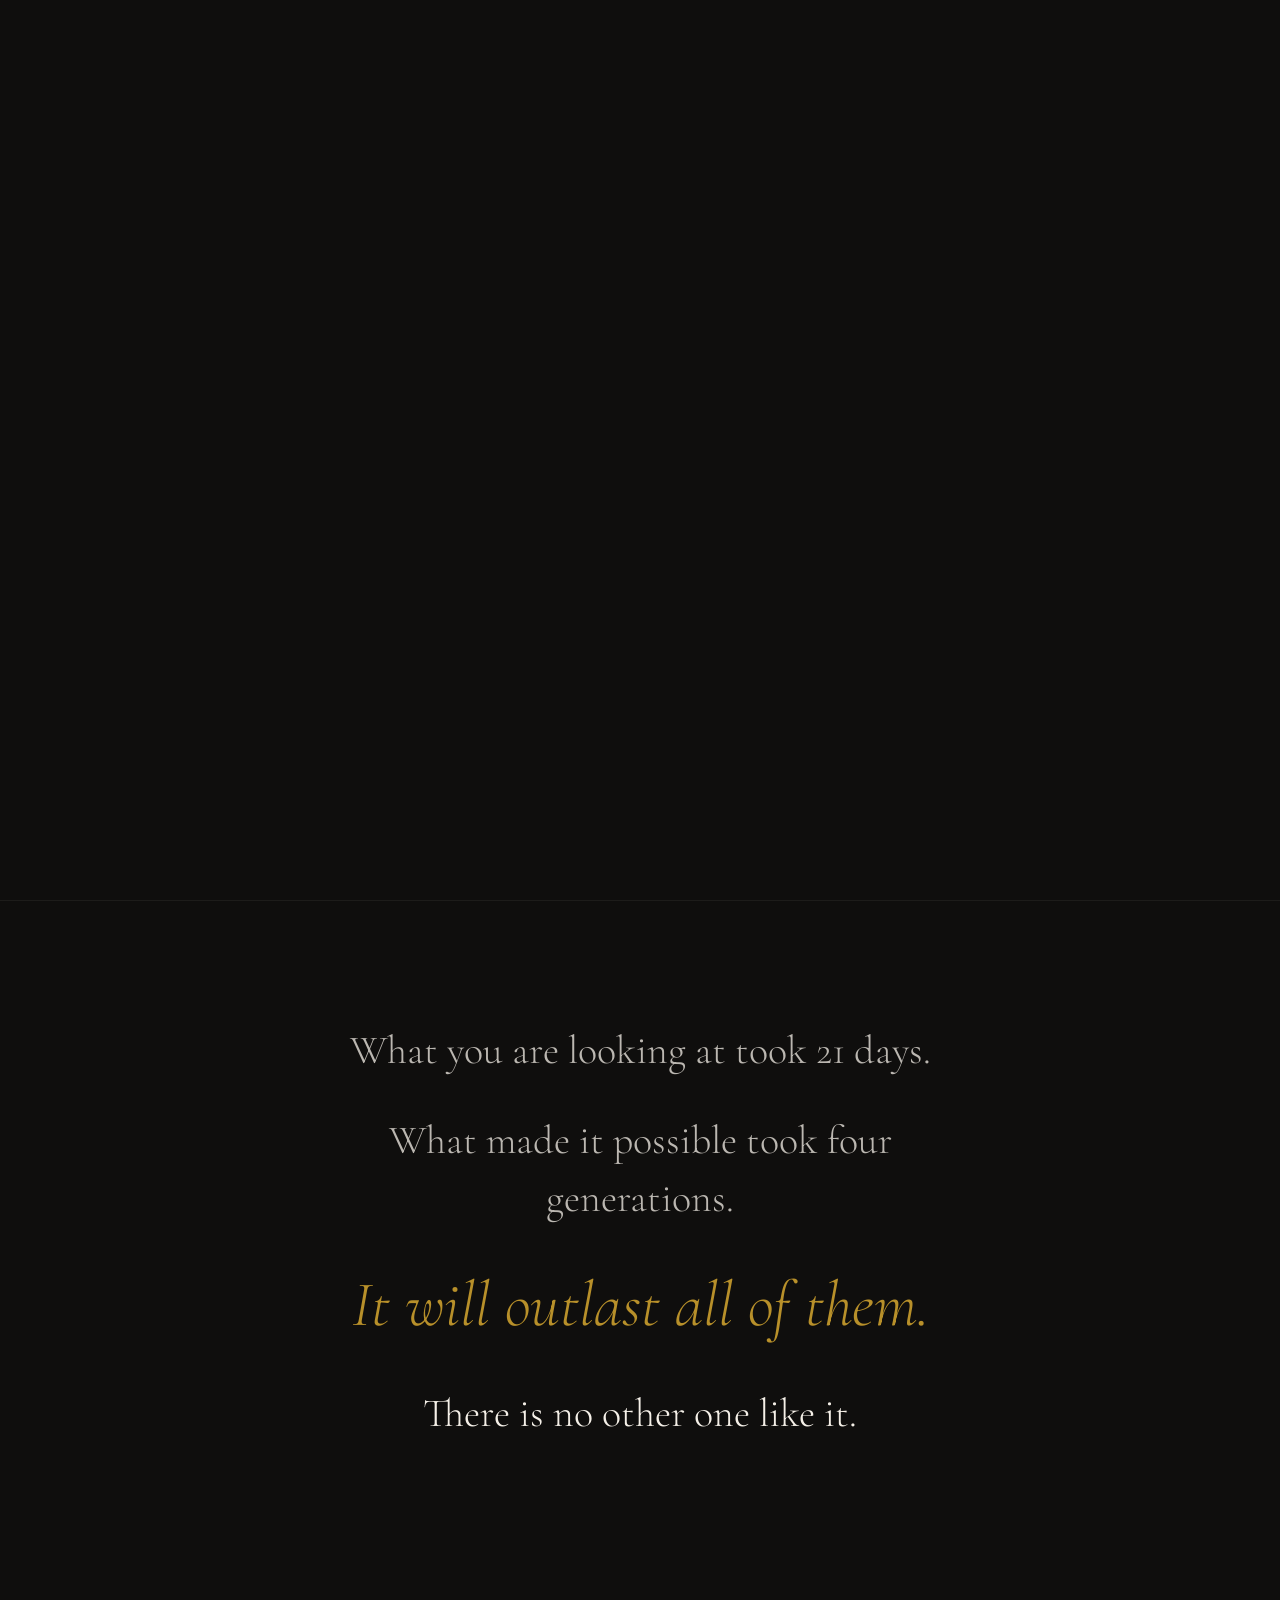
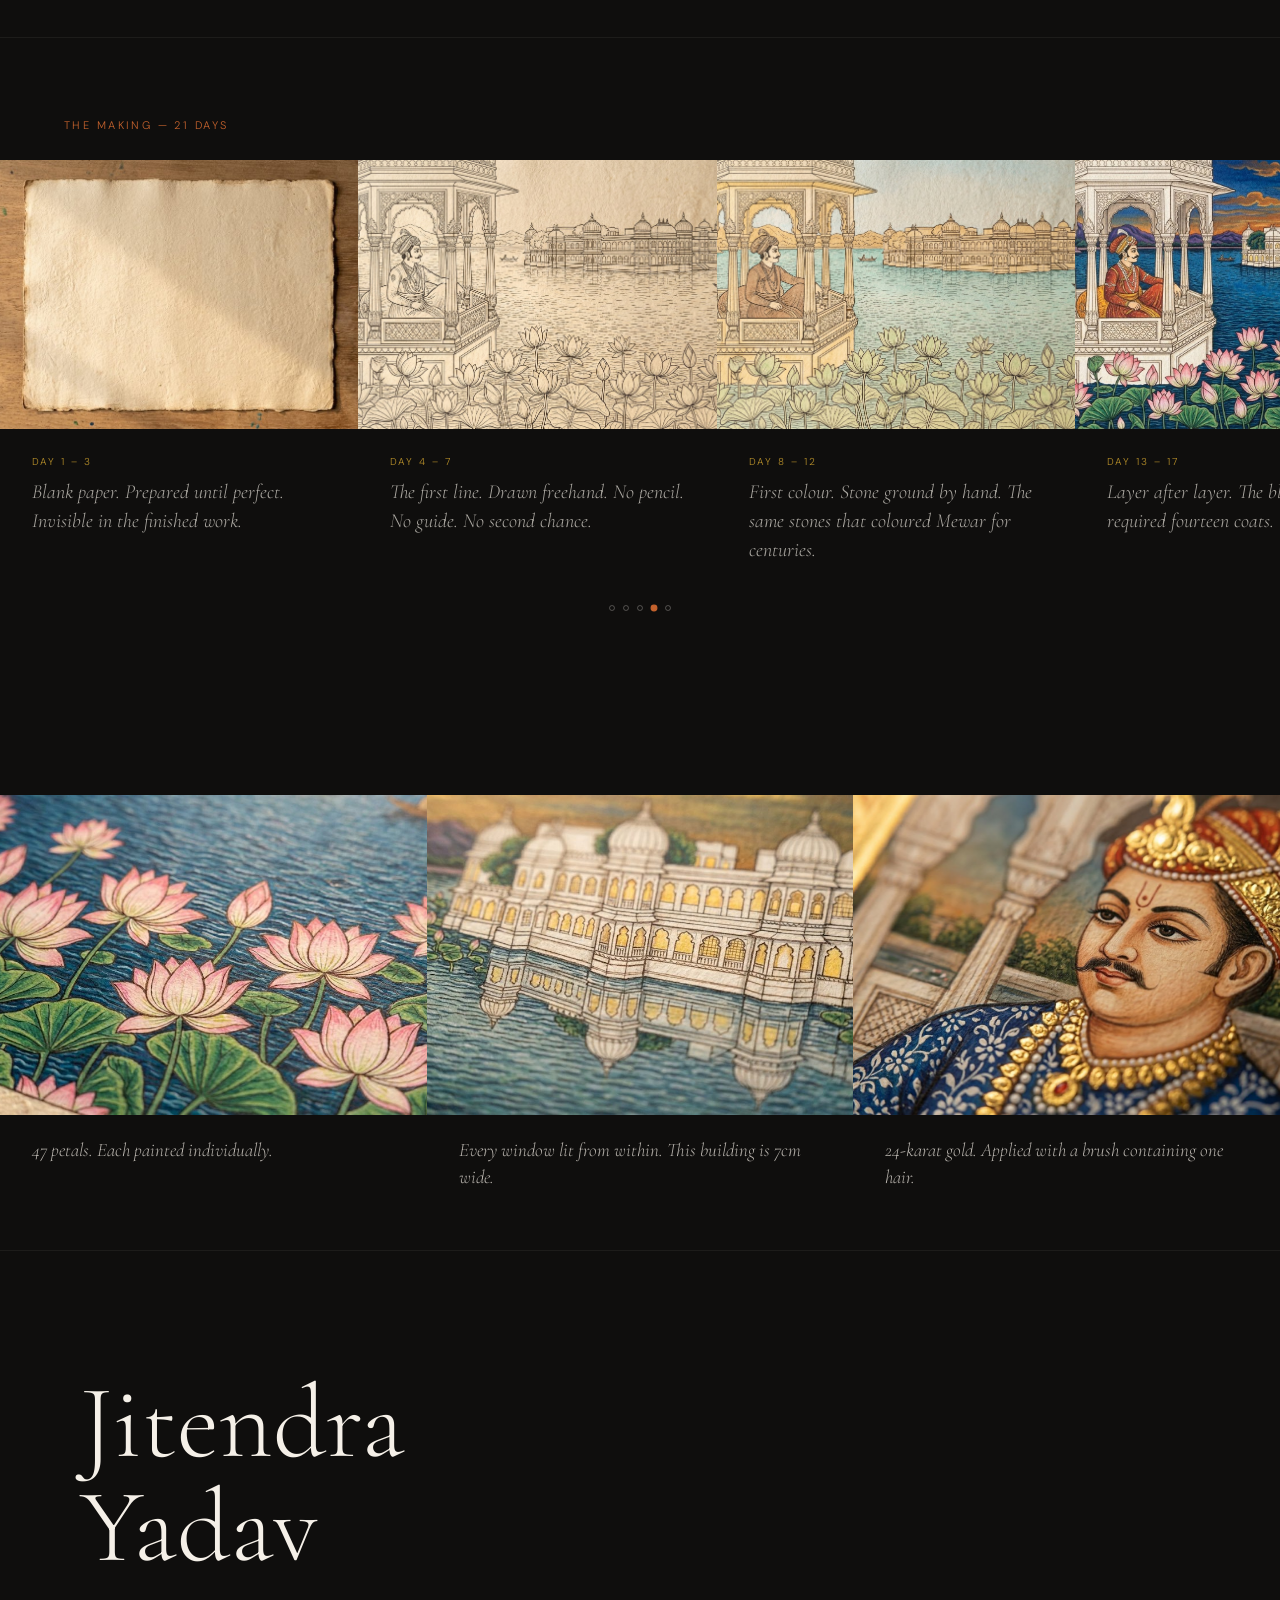
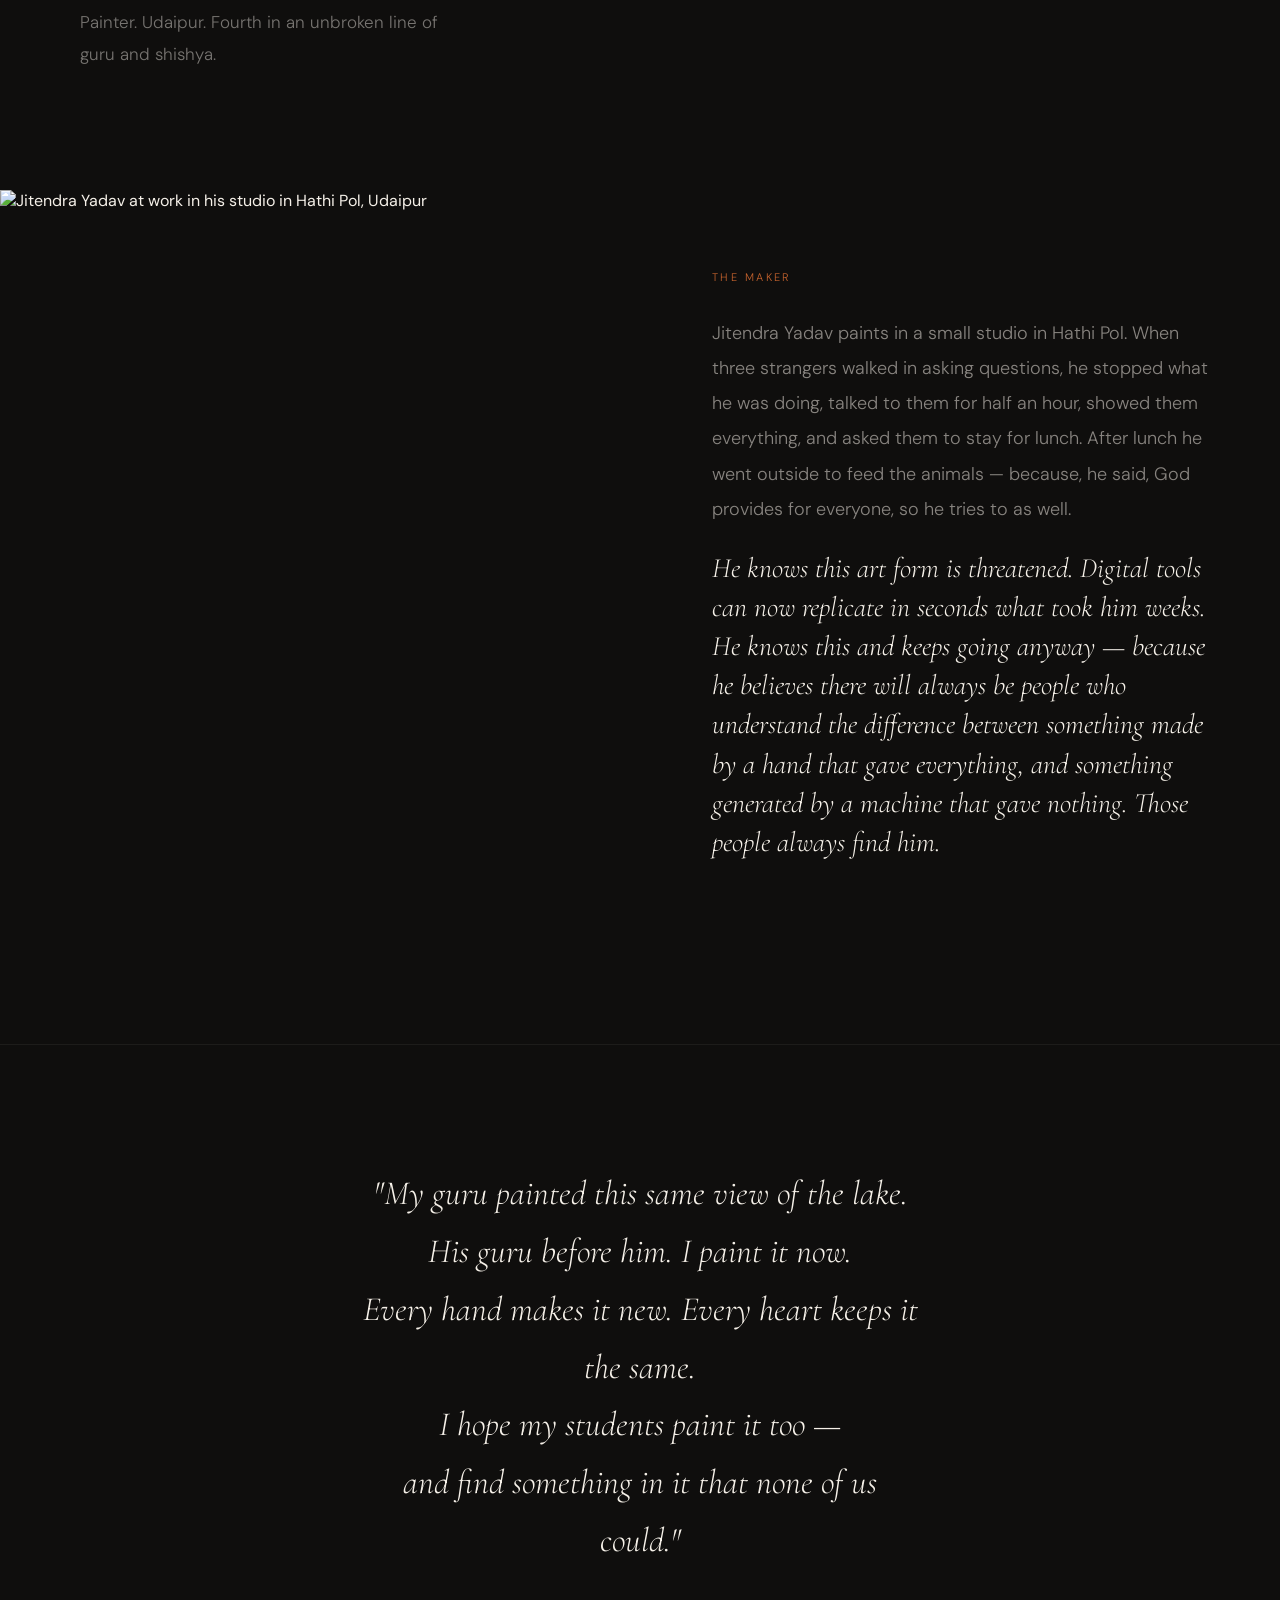
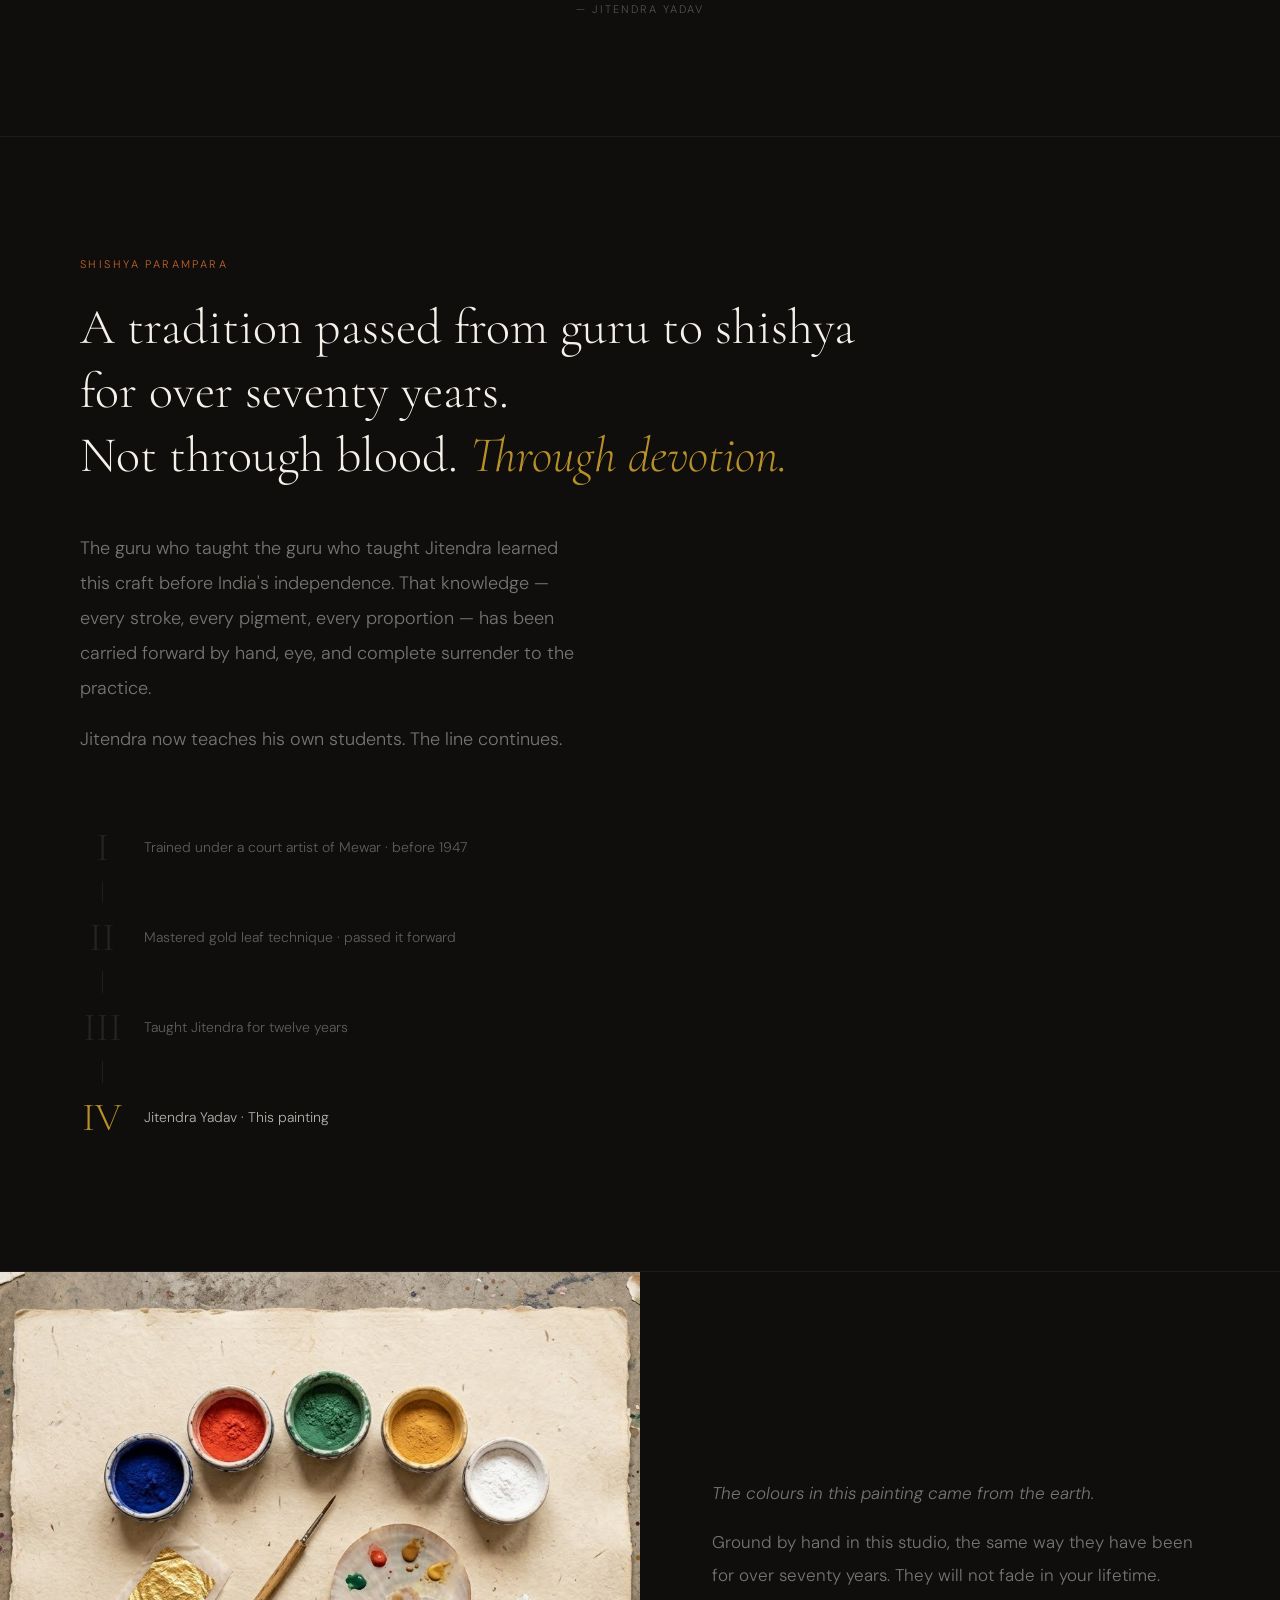
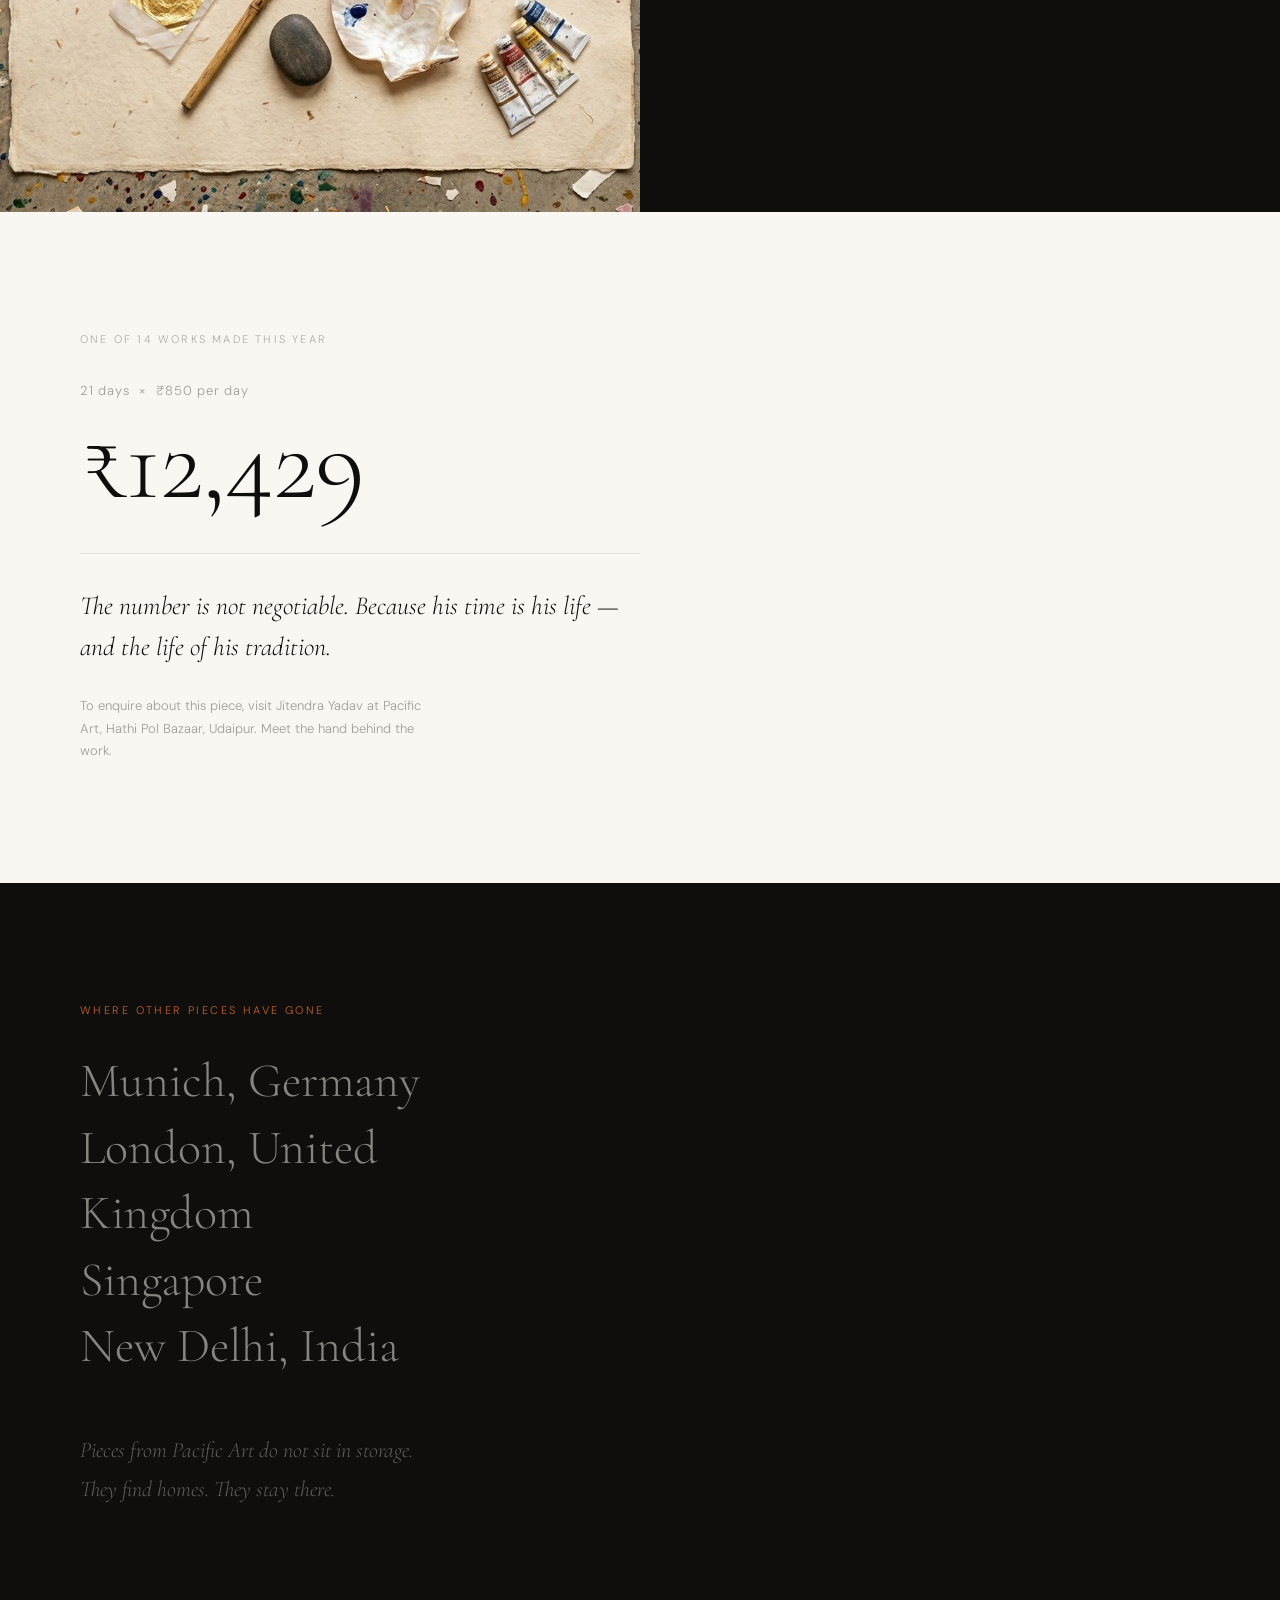
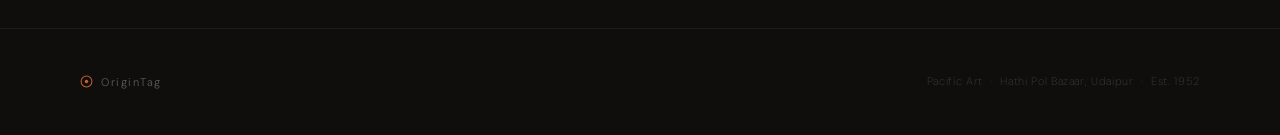
==== v2/index.html @ b02975dc "V2 Phase 1 — structural reorder + 12 content changes + 3 animations STRUCTURE - New order: Hero → Es" ====
<!DOCTYPE html>
<html lang="en">
<head>
  <meta charset="UTF-8">
  <meta name="viewport" content="width=device-width, initial-scale=1.0">
  <meta name="description" content="Udaipur ki Shaam — a Rajasthani miniature by Jitendra Yadav. 21 days. Four generations. One painting.">
  <meta property="og:title" content="Udaipur ki Shaam — Pacific Art, Udaipur">
  <meta property="og:description" content="Four generations. 21 days. A Rajasthani miniature carrying a lineage seventy years in the making.">
  <meta property="og:image" content="https://devashishjose.github.io/origintag/images/painting-finished.png">
  <meta property="og:url" content="https://devashishjose.github.io/origintag/v2/">
  <meta property="og:type" content="website">
  <meta name="twitter:card" content="summary_large_image">
  <title>Udaipur ki Shaam — Pacific Art</title>
  <link rel="preconnect" href="https://fonts.googleapis.com">
  <link rel="preconnect" href="https://fonts.gstatic.com" crossorigin>
  <link href="https://fonts.googleapis.com/css2?family=Cormorant+Garamond:ital,wght@0,200;0,300;0,400;1,200;1,300;1,400&family=DM+Sans:ital,opsz,wght@0,9..40,200;0,9..40,300;0,9..40,400;1,9..40,200&display=swap" rel="stylesheet">
  <link rel="stylesheet" href="css/style.css">
</head>
<body>

<!-- ─── INTRO ───────────────────────────────────────────────── -->
<div id="intro" role="presentation">
  <p class="intro-line" id="iline-1">Some things take a lifetime to make.</p>
  <p class="intro-line" id="iline-2">Four generations, in fact.</p>
  <p class="intro-line" id="iline-3">Take a moment to see one.</p>
</div>

<!-- ─── NAV ─────────────────────────────────────────────────── -->
<nav id="nav" aria-label="Site navigation">
  <div class="nav-logo">
    <svg width="16" height="16" viewBox="0 0 18 18" fill="none" xmlns="http://www.w3.org/2000/svg" aria-hidden="true">
      <circle cx="9" cy="9" r="7.5" stroke="#C4622D" stroke-width="1.4"/>
      <circle cx="9" cy="9" r="2.4" fill="#C4622D"/>
    </svg>
    <span>ORIGINTAG</span>
  </div>
  <div class="nav-right">Pacific Art &nbsp;·&nbsp; Udaipur</div>
</nav>

<!-- ─── 1. HERO ──────────────────────────────────────────────── -->
<section id="hero" aria-label="Udaipur ki Shaam — finished painting">
  <img id="hero-img" src="../images/painting-finished.png" alt="Udaipur ki Shaam — Rajasthani miniature by Jitendra Yadav">
  <div id="hero-overlay" aria-hidden="true"></div>
  <div id="hero-content">
    <h1 id="hero-title">Udaipur ki Shaam</h1>
    <p id="hero-sub">The lake. The light. The last moment before dark.</p>
  </div>
  <div id="scroll-cue" aria-hidden="true"><span></span></div>
</section>

<!-- ─── 2. ESCALATION ────────────────────────────────────────── -->
<section id="escalation" aria-label="About this painting">
  <div class="escalation-inner">
    <p class="esc-line" data-delay="0">What you are looking at took 21 days.</p>
    <p class="esc-line" data-delay="400">What made it possible took four generations.</p>
    <p class="esc-line" data-delay="900">It will outlast all of them.</p>
    <p class="esc-line" data-delay="1400">There is no other one like it.</p>
    <p class="esc-line" data-delay="1800">There never will be.</p>
  </div>
</section>

<!-- ─── 3. THE MAKING ────────────────────────────────────────── -->
<section id="making" aria-label="The making — 21 days">
  <p class="section-label r">The making — 21 days</p>
  <div class="carousel" id="making-carousel" role="region" aria-label="Five stages of making — swipe to explore">
    <div class="carousel-slide stage-slide" role="group" aria-label="Stage 1 of 5">
      <div class="slide-img">
        <img src="../images/stage-01-wasli-paper.png" alt="Blank wasli paper — Day 1">
      </div>
      <div class="stage-info">
        <p class="stage-day-label">Day 1 – 3</p>
        <p class="stage-line">Blank paper. Prepared until perfect. Invisible in the finished work.</p>
      </div>
    </div>
    <div class="carousel-slide stage-slide" role="group" aria-label="Stage 2 of 5">
      <div class="slide-img">
        <img src="../images/stage-02-ink-outline.png" alt="Ink outline — Day 4">
      </div>
      <div class="stage-info">
        <p class="stage-day-label">Day 4 – 7</p>
        <p class="stage-line">The first line. Drawn freehand. No pencil. No guide. No second chance.</p>
      </div>
    </div>
    <div class="carousel-slide stage-slide" role="group" aria-label="Stage 3 of 5">
      <div class="slide-img">
        <img src="../images/stage-03-first-colour.png" alt="First colour — Day 8">
      </div>
      <div class="stage-info">
        <p class="stage-day-label">Day 8 – 12</p>
        <p class="stage-line">First colour. Stone ground by hand. The same stones that coloured Mewar for centuries.</p>
      </div>
    </div>
    <div class="carousel-slide stage-slide" role="group" aria-label="Stage 4 of 5">
      <div class="slide-img">
        <img src="../images/stage-04-deep-pigment.png" alt="Deep pigment — Day 13">
      </div>
      <div class="stage-info">
        <p class="stage-day-label">Day 13 – 17</p>
        <p class="stage-line">Layer after layer. The blue alone required fourteen coats.</p>
      </div>
    </div>
    <div class="carousel-slide stage-slide" role="group" aria-label="Stage 5 of 5">
      <div class="slide-img">
        <img src="../images/painting-finished-alt.png" alt="Finished painting — Day 21">
      </div>
      <div class="stage-info">
        <p class="stage-day-label">Day 18 – 21</p>
        <p class="stage-line">Gold. Applied with natural gum. Burnished. Breathed upon. Complete.</p>
      </div>
    </div>
  </div>
  <div class="carousel-dots" id="making-dots" aria-hidden="true">
    <span class="dot active"></span>
    <span class="dot"></span>
    <span class="dot"></span>
    <span class="dot"></span>
    <span class="dot"></span>
  </div>
</section>

<!-- ─── 4. WHAT YOU CANNOT SEE ──────────────────────────────── -->
<section id="details" aria-label="Detail close-ups">
  <p class="section-label r">What you cannot see</p>
  <div class="carousel" id="detail-carousel" role="region" aria-label="Detail zooms — swipe to explore">
    <div class="carousel-slide" role="group" aria-label="Detail 1 of 3">
      <div class="slide-img">
        <img src="../images/detail-lotus.png" alt="Macro close-up of lotus flowers">
      </div>
      <p class="slide-caption">47 petals. Each painted individually.</p>
    </div>
    <div class="carousel-slide" role="group" aria-label="Detail 2 of 3">
      <div class="slide-img">
        <img src="../images/detail-lake-palace.png" alt="Macro close-up of Lake Palace architecture">
      </div>
      <p class="slide-caption">Every window lit from within. This building is 7cm wide.</p>
    </div>
    <div class="carousel-slide" role="group" aria-label="Detail 3 of 3">
      <div class="slide-img">
        <img src="../images/detail-nobleman.png" alt="Macro close-up of nobleman with gold leaf">
      </div>
      <p class="slide-caption">24-karat gold. Applied with a brush containing one hair.</p>
    </div>
  </div>
  <div class="carousel-dots" id="detail-dots" aria-hidden="true">
    <span class="dot active"></span>
    <span class="dot"></span>
    <span class="dot"></span>
  </div>
</section>

<!-- ─── 5. JITENDRA INTRO ────────────────────────────────────── -->
<section id="jitendra-intro">
  <div class="ji-inner r">
    <p class="ji-name">Jitendra<br>Yadav</p>
    <p class="ji-identity r d1">Painter. Udaipur. Fourth in an unbroken line of guru and shishya.</p>
  </div>
</section>

<!-- ─── 6. JITENDRA PORTRAIT ─────────────────────────────────── -->
<section id="artist">
  <div class="artist-layout">
    <div class="artist-img-wrap r">
      <img src="../images/artist-jitendra-yadav.png" alt="Jitendra Yadav at work in his studio in Hathi Pol, Udaipur">
    </div>
    <div class="artist-story">
      <span class="eyebrow r">The Maker</span>
      <p class="r d1">
        Jitendra Yadav paints in a small studio in Hathi Pol. When three strangers walked in asking questions, he stopped what he was doing, talked to them for half an hour, showed them everything, and asked them to stay for lunch. After lunch he went outside to feed the animals — because, he said, God provides for everyone, so he tries to as well.
      </p>
      <p class="artist-closing r d2">
        He knows this art form is threatened. Digital tools can now replicate in seconds what took him weeks. He knows this and keeps going anyway — because he believes there will always be people who understand the difference between something made by a hand that gave everything, and something generated by a machine that gave nothing. Those people always find him.
      </p>
    </div>
  </div>
</section>

<!-- ─── 7. THE QUOTE ─────────────────────────────────────────── -->
<section id="quote">
  <div class="quote-inner r">
    <blockquote>
      "My guru painted this same view of the lake.<br>
      His guru before him. I paint it now.<br>
      Every hand makes it new. Every heart keeps it the same.<br>
      I hope my students paint it too —<br>
      and find something in it that none of us could."
    </blockquote>
    <p class="quote-attr">— Jitendra Yadav</p>
  </div>
</section>

<!-- ─── 8. SHISHYA PARAMPARA ─────────────────────────────────── -->
<section id="lineage">
  <div class="lineage-inner">
    <span class="eyebrow r">Shishya Parampara</span>
    <h2 class="r d1">A tradition passed from guru to shishya<br>for over seventy years.<br>Not through blood. <em>Through devotion.</em></h2>
    <div class="lineage-prose r d2">
      <p>The guru who taught the guru who taught Jitendra learned this craft before India's independence. That knowledge — every stroke, every pigment, every proportion — has been carried forward by hand, eye, and complete surrender to the practice.</p>
      <p>Jitendra now teaches his own students. The line continues.</p>
    </div>
    <div class="lineage-chain r d3">
      <div class="chain-item">
        <div class="chain-gen">I</div>
        <p class="chain-desc">Trained under a court artist of Mewar · before 1947</p>
      </div>
      <div class="chain-connector" aria-hidden="true"></div>
      <div class="chain-item">
        <div class="chain-gen">II</div>
        <p class="chain-desc">Mastered gold leaf technique · passed it forward</p>
      </div>
      <div class="chain-connector" aria-hidden="true"></div>
      <div class="chain-item">
        <div class="chain-gen">III</div>
        <p class="chain-desc">Taught Jitendra for twelve years</p>
      </div>
      <div class="chain-connector" aria-hidden="true"></div>
      <div class="chain-item active">
        <div class="chain-gen">IV</div>
        <p class="chain-desc">Jitendra Yadav · This painting</p>
      </div>
    </div>
  </div>
</section>

<!-- ─── 9. THE PIGMENTS ──────────────────────────────────────── -->
<section id="pigments">
  <div class="pigments-img-wrap r">
    <img src="../images/pigments-flatlay.png" alt="Natural mineral pigments — bowls of ground colour and a grinding stone">
  </div>
  <div class="pigments-text">
    <p class="pig-lead r">The colours in this painting came from the earth.</p>
    <p class="r d1">Ground by hand in this studio, the same way they have been for over seventy years. They will not fade in your lifetime.</p>
  </div>
</section>

<!-- ─── 10. THE CLOSE ────────────────────────────────────────── -->
<section id="close" aria-label="Pricing">
  <div class="close-inner">
    <p class="close-label r">One of 14 works made this year</p>
    <p class="close-calc r d1">21 days &nbsp;×&nbsp; ₹850 per day</p>
    <p class="close-price r d2">₹17,850</p>
    <hr class="close-rule r d3" aria-hidden="true">
    <p class="close-note r d4">The number is not negotiable. Because his time is his life — and the life of his tradition.</p>
    <p class="close-contact r d5">To enquire about this piece, visit Jitendra Yadav at Pacific Art, Hathi Pol Bazaar, Udaipur. Meet the hand behind the work.</p>
  </div>
</section>

<!-- ─── 11. PROVENANCE ───────────────────────────────────────── -->
<section id="provenance">
  <div class="prov-inner">
    <span class="eyebrow r">Where other pieces have gone</span>
    <div class="prov-locations">
      <p class="prov-item r">Munich, Germany</p>
      <p class="prov-item r d1">London, United Kingdom</p>
      <p class="prov-item r d2">Singapore</p>
      <p class="prov-item r d3">New Delhi, India</p>
    </div>
    <p class="prov-note r d4">Pieces from Pacific Art do not sit in storage.<br>They find homes. They stay there.</p>
  </div>
</section>

<!-- ─── FOOTER ────────────────────────────────────────────────── -->
<footer id="footer">
  <div class="footer-logo">
    <svg width="13" height="13" viewBox="0 0 18 18" fill="none" xmlns="http://www.w3.org/2000/svg" aria-hidden="true">
      <circle cx="9" cy="9" r="7.5" stroke="#C4622D" stroke-width="1.4"/>
      <circle cx="9" cy="9" r="2.4" fill="#C4622D"/>
    </svg>
    <span>OriginTag</span>
  </div>
  <p class="footer-right">Pacific Art &nbsp;·&nbsp; Hathi Pol Bazaar, Udaipur &nbsp;·&nbsp; Est. 1952</p>
</footer>

<script src="js/main.js"></script>
</body>
</html>
---- v2/css/style.css ----
/* ─────────────────────────────────────────────────────────────
   OriginTag V2 — Mobile-First Stylesheet
   Base = mobile (375px+). Breakpoints scale UP.
   ───────────────────────────────────────────────────────────── */

/* ── VARIABLES ─────────────────────────────────────────────── */
:root {
  --ink:    #0F0E0D;
  --cream:  #F5F0E8;
  --warm:   #FAF7F2;
  --gold:   #B8902A;
  --terra:  #C4622D;
  --sans:   'DM Sans', sans-serif;
  --serif:  'Cormorant Garamond', serif;
  --ease:   cubic-bezier(0.76, 0, 0.24, 1);
}

/* ── RESET ──────────────────────────────────────────────────── */
*, *::before, *::after { box-sizing: border-box; margin: 0; padding: 0; }
html { scroll-behavior: smooth; -webkit-text-size-adjust: 100%; }
body {
  font-family: var(--sans);
  background: var(--ink);
  color: var(--cream);
  overflow-x: hidden;
  -webkit-font-smoothing: antialiased;
}
img { display: block; max-width: 100%; }
button { background: none; border: none; cursor: pointer; font: inherit; }

/* ── SCROLL REVEAL ──────────────────────────────────────────── */
.r {
  opacity: 0;
  transform: translateY(28px);
  transition: opacity 0.9s ease, transform 0.9s ease;
}
.r.on { opacity: 1; transform: none; }
.d1 { transition-delay: 0.12s; }
.d2 { transition-delay: 0.24s; }
.d3 { transition-delay: 0.36s; }
.d4 { transition-delay: 0.48s; }
.d5 { transition-delay: 0.62s; }

/* ── EYEBROW LABEL ──────────────────────────────────────────── */
.eyebrow {
  font-family: var(--sans);
  font-size: 11px;
  font-weight: 300;
  letter-spacing: 0.22em;
  text-transform: uppercase;
  color: var(--terra);
  display: block;
  margin-bottom: 24px;
}

/* ── SECTION LABEL ──────────────────────────────────────────── */
.section-label {
  font-family: var(--sans);
  font-size: 11px;
  font-weight: 300;
  letter-spacing: 0.22em;
  text-transform: uppercase;
  color: var(--terra);
  padding: 52px 24px 20px;
  display: block;
}

/* ─────────────────────────────────────────────────────────────
   INTRO
   ───────────────────────────────────────────────────────────── */
#intro {
  position: fixed;
  inset: 0;
  background: var(--ink);
  display: flex;
  align-items: center;
  justify-content: center;
  z-index: 200;
}
.intro-line {
  position: absolute;
  font-family: var(--serif);
  font-size: clamp(22px, 5.5vw, 40px);
  font-weight: 300;
  font-style: italic;
  color: var(--cream);
  text-align: center;
  padding: 0 40px;
  max-width: 560px;
  line-height: 1.4;
  opacity: 0;
  transition: opacity 0.85s ease;
  pointer-events: none;
  user-select: none;
}
.intro-line.visible { opacity: 1; }

#intro-skip {
  position: absolute;
  bottom: 36px;
  font-family: var(--sans);
  font-size: 10px;
  font-weight: 300;
  letter-spacing: 0.22em;
  text-transform: uppercase;
  color: rgba(245,240,232,0.22);
  opacity: 0;
  animation: fadeInDelayed 0.8s ease 2.5s forwards;
  padding: 12px 20px;
}
@keyframes fadeInDelayed {
  to { opacity: 1; }
}

/* ─────────────────────────────────────────────────────────────
   NAVIGATION
   ───────────────────────────────────────────────────────────── */
#nav {
  position: fixed;
  top: 0; left: 0; right: 0;
  padding: 18px 24px;
  display: flex;
  align-items: center;
  justify-content: space-between;
  z-index: 100;
  opacity: 0;
  transition: opacity 0.9s ease, background 0.4s ease, backdrop-filter 0.4s ease;
}
#nav.show { opacity: 1; }
#nav.scrolled {
  background: rgba(15,14,13,0.88);
  backdrop-filter: blur(14px);
  -webkit-backdrop-filter: blur(14px);
}
.nav-logo {
  display: flex;
  align-items: center;
  gap: 9px;
  font-family: var(--sans);
  font-size: 10px;
  font-weight: 300;
  letter-spacing: 0.22em;
  text-transform: uppercase;
  color: var(--cream);
  text-decoration: none;
}
.nav-right {
  font-family: var(--sans);
  font-size: 11px;
  font-weight: 200;
  letter-spacing: 0.1em;
  color: rgba(245,240,232,0.42);
}

/* ─────────────────────────────────────────────────────────────
   HERO
   ───────────────────────────────────────────────────────────── */
#hero {
  position: relative;
  width: 100%;
  height: 70vh;
  min-height: 320px;
  background: var(--ink);
  overflow: hidden;
  clip-path: inset(0 0 100% 0);
  transition: clip-path 1.7s var(--ease);
}
#hero.open { clip-path: inset(0%); }

#hero-img {
  width: 100%;
  height: 100%;
  object-fit: contain;
  object-position: center center;
}
#hero-overlay {
  position: absolute;
  inset: 0;
  background: linear-gradient(
    to top,
    rgba(15,14,13,0.80) 0%,
    rgba(15,14,13,0.18) 42%,
    transparent 66%
  );
  pointer-events: none;
}
#hero-content {
  position: absolute;
  bottom: 36px;
  left: 24px;
  right: 24px;
  opacity: 0;
  transition: opacity 1.2s ease;
}
#hero-content.show { opacity: 1; }

#hero-title {
  font-family: var(--serif);
  font-size: clamp(34px, 9vw, 64px);
  font-weight: 300;
  line-height: 1.08;
  color: var(--cream);
  margin-bottom: 10px;
}
#hero-sub {
  font-family: var(--sans);
  font-size: 13px;
  font-weight: 200;
  letter-spacing: 0.04em;
  color: rgba(245,240,232,0.55);
  line-height: 1.5;
}
#scroll-cue {
  position: absolute;
  bottom: 28px;
  right: 24px;
}
#scroll-cue span {
  display: block;
  width: 1px;
  height: 44px;
  background: linear-gradient(to bottom, transparent, rgba(245,240,232,0.4));
  animation: scrollpulse 2.2s ease-in-out infinite;
}
@keyframes scrollpulse {
  0%, 100% { opacity: 0.35; transform: scaleY(1) translateY(0); }
  50%       { opacity: 0.9;  transform: scaleY(1.15) translateY(4px); }
}
@keyframes kb {
  from { transform: scale(1.06) translate(0, 0); }
  to   { transform: scale(1.00) translate(-1%, 0.8%); }
}

/* ─────────────────────────────────────────────────────────────
   CAROUSEL (shared — detail zooms + making stages)
   ───────────────────────────────────────────────────────────── */
.carousel {
  display: flex;
  overflow-x: auto;
  scroll-snap-type: x mandatory;
  -webkit-overflow-scrolling: touch;
  scrollbar-width: none;
}
.carousel::-webkit-scrollbar { display: none; }

.carousel-slide {
  flex: 0 0 100%;
  scroll-snap-align: start;
}
.slide-img {
  width: 100%;
  aspect-ratio: 4 / 3;
  overflow: hidden;
  background: #161514;
}
.slide-img img {
  width: 100%;
  height: 100%;
  object-fit: cover;
  object-position: center;
}
.slide-caption {
  font-family: var(--serif);
  font-size: 20px;
  font-weight: 300;
  font-style: italic;
  color: rgba(245,240,232,0.72);
  padding: 20px 24px 10px;
  line-height: 1.4;
}
.carousel-dots {
  display: flex;
  justify-content: center;
  align-items: center;
  gap: 8px;
  padding: 18px 0 10px;
}
.dot {
  width: 6px; height: 6px;
  border-radius: 50%;
  background: transparent;
  border: 1.5px solid rgba(245,240,232,0.28);
  transition: background 0.3s ease, border-color 0.3s ease, transform 0.3s ease;
}
.dot.active {
  background: var(--terra);
  border-color: var(--terra);
  transform: scale(1.15);
}

/* ─────────────────────────────────────────────────────────────
   DETAILS SECTION
   ───────────────────────────────────────────────────────────── */
#details {
  background: var(--ink);
  padding-bottom: 36px;
}

/* ─────────────────────────────────────────────────────────────
   MAKING SECTION
   ───────────────────────────────────────────────────────────── */
#making {
  background: var(--ink);
  border-top: 1px solid rgba(245,240,232,0.06);
  padding-bottom: 52px;
}
.stage-info {
  padding: 20px 24px 16px;
}
.stage-day-label {
  font-family: var(--sans);
  font-size: 10px;
  font-weight: 300;
  letter-spacing: 0.2em;
  text-transform: uppercase;
  color: var(--gold);
  margin-bottom: 10px;
}
.stage-line {
  font-family: var(--serif);
  font-size: 20px;
  font-weight: 300;
  font-style: italic;
  color: rgba(245,240,232,0.68);
  line-height: 1.45;
}

/* ─────────────────────────────────────────────────────────────
   THE HANDS
   ───────────────────────────────────────────────────────────── */
#hands {
  position: relative;
  width: 100%;
  height: 68vh;
  min-height: 360px;
  overflow: hidden;
}
#hands img {
  width: 100%;
  height: 100%;
  object-fit: cover;
  object-position: center 35%;
}
.hands-quote {
  position: absolute;
  inset: 0;
  display: flex;
  align-items: flex-end;
  padding: 0 24px 44px;
  background: linear-gradient(
    to top,
    rgba(15,14,13,0.88) 0%,
    rgba(15,14,13,0.35) 45%,
    transparent 78%
  );
}
.hands-quote p {
  font-family: var(--serif);
  font-size: clamp(19px, 5vw, 30px);
  font-style: italic;
  font-weight: 300;
  line-height: 1.6;
  color: rgba(245,240,232,0.95);
  text-shadow: 0 2px 24px rgba(15,14,13,0.85), 0 0 60px rgba(15,14,13,0.6);
  max-width: 500px;
}

/* ─────────────────────────────────────────────────────────────
   ESCALATION
   ───────────────────────────────────────────────────────────── */
#escalation {
  background: var(--ink);
  padding: 88px 24px 100px;
  display: flex;
  align-items: center;
  justify-content: center;
  min-height: 60vh;
  border-top: 1px solid rgba(245,240,232,0.06);
}
.escalation-inner {
  max-width: 600px;
  text-align: center;
}
.esc-line {
  font-family: var(--serif);
  font-weight: 300;
  line-height: 1.45;
  display: block;
  margin-bottom: 32px;
  opacity: 0;
  transform: translateY(18px);
  transition: opacity 1.2s ease, transform 1.2s ease;
}
.esc-line:last-child { margin-bottom: 0; }
.esc-line.on { opacity: 1; transform: none; }

/* Five lines — lines 1, 2, 4, 5 standard; line 3 is the peak */
.esc-line:nth-child(1),
.esc-line:nth-child(2) {
  font-size: clamp(20px, 5vw, 40px);
  color: rgba(245,240,232,0.75);
}
.esc-line:nth-child(3) {
  font-size: clamp(30px, 8vw, 64px);
  color: var(--gold);
  font-style: italic;
  margin-bottom: 32px;
  transition-duration: 1.5s; /* arrives slower */
}
.esc-line:nth-child(4) {
  font-size: clamp(20px, 5vw, 40px);
  color: var(--cream);
}
.esc-line:nth-child(5) {
  font-size: clamp(16px, 4vw, 30px);
  color: rgba(245,240,232,0.45);
  font-style: italic;
}

/* ─────────────────────────────────────────────────────────────
   JITENDRA INTRO
   ───────────────────────────────────────────────────────────── */
#jitendra-intro {
  background: var(--ink);
  padding: 80px 24px;
  border-top: 1px solid rgba(245,240,232,0.06);
}
.ji-inner { max-width: 520px; }
.ji-name {
  font-family: var(--serif);
  font-size: clamp(52px, 14vw, 104px);
  font-weight: 200;
  line-height: 1.0;
  color: var(--cream);
  margin-bottom: 28px;
}
.ji-identity {
  font-family: var(--sans);
  font-size: 16px;
  font-weight: 300;
  line-height: 1.85;
  color: rgba(245,240,232,0.45);
  max-width: 380px;
}

/* ─────────────────────────────────────────────────────────────
   ARTIST FULL
   ───────────────────────────────────────────────────────────── */
#artist {
  background: var(--ink);
  padding-bottom: 80px;
}
.artist-layout {
  display: flex;
  flex-direction: column;
}
.artist-img-wrap {
  width: 100%;
  aspect-ratio: 3 / 4;
  overflow: hidden;
  max-height: 90vw; /* prevent it going too tall on wide phones */
}
.artist-img-wrap img {
  width: 100%;
  height: 100%;
  object-fit: cover;
  object-position: center 15%; /* keeps face + upper body in frame */
}
.artist-story {
  padding: 44px 24px 0;
}
.artist-story .eyebrow { margin-bottom: 32px; }
.artist-story p {
  font-family: var(--sans);
  font-size: 17px;
  font-weight: 300;
  line-height: 1.95;
  color: rgba(245,240,232,0.52);
  margin-bottom: 22px;
}
.artist-closing {
  font-family: var(--serif) !important;
  font-size: clamp(20px, 5vw, 28px) !important;
  font-style: italic;
  color: var(--cream) !important;
  line-height: 1.4 !important;
  margin-top: 8px;
}

/* ─────────────────────────────────────────────────────────────
   THE QUOTE
   ───────────────────────────────────────────────────────────── */
#quote {
  background: var(--ink);
  padding: 80px 24px;
  border-top: 1px solid rgba(245,240,232,0.06);
  border-bottom: 1px solid rgba(245,240,232,0.06);
}
.quote-inner {
  max-width: 560px;
  margin: 0 auto;
  text-align: center;
}
.quote-inner blockquote {
  font-family: var(--serif);
  font-size: clamp(20px, 5.5vw, 34px);
  font-style: italic;
  font-weight: 300;
  line-height: 1.7;
  color: var(--cream);
  margin-bottom: 32px;
  quotes: none;
}
.quote-attr {
  font-family: var(--sans);
  font-size: 11px;
  font-weight: 300;
  letter-spacing: 0.18em;
  text-transform: uppercase;
  color: rgba(245,240,232,0.3);
}

/* ─────────────────────────────────────────────────────────────
   SHISHYA PARAMPARA
   ───────────────────────────────────────────────────────────── */
#lineage {
  background: var(--ink);
  padding: 80px 24px;
}
.lineage-inner h2 {
  font-family: var(--serif);
  font-size: clamp(26px, 7vw, 50px);
  font-weight: 300;
  line-height: 1.28;
  color: var(--cream);
  margin-bottom: 44px;
}
.lineage-inner h2 em { color: var(--gold); font-style: italic; }
.lineage-prose p {
  font-family: var(--sans);
  font-size: 16px;
  font-weight: 300;
  line-height: 1.95;
  color: rgba(245,240,232,0.45);
  margin-bottom: 16px;
  max-width: 500px;
}
.lineage-chain {
  margin-top: 56px;
  display: flex;
  flex-direction: column;
}
.chain-item {
  display: flex;
  align-items: center;
  gap: 20px;
  padding: 14px 0;
}
.chain-gen {
  font-family: var(--serif);
  font-size: 40px;
  font-weight: 200;
  color: rgba(245,240,232,0.1);
  min-width: 44px;
  text-align: center;
  line-height: 1;
  transition: color 0.4s ease;
}
.chain-item.active .chain-gen { color: var(--gold); }
.chain-desc {
  font-family: var(--sans);
  font-size: 14px;
  font-weight: 300;
  line-height: 1.55;
  color: rgba(245,240,232,0.35);
  transition: color 0.4s ease;
}
.chain-item.active .chain-desc { color: rgba(245,240,232,0.72); }
.chain-connector {
  width: 1px;
  height: 22px;
  background: rgba(245,240,232,0.07);
  margin-left: 22px;
}

/* ─────────────────────────────────────────────────────────────
   THE PIGMENTS
   ───────────────────────────────────────────────────────────── */
#pigments {
  background: var(--ink);
  border-top: 1px solid rgba(245,240,232,0.06);
  padding-bottom: 80px;
}
.pigments-img-wrap {
  width: 100%;
  aspect-ratio: 16 / 9;
  overflow: hidden;
  background: #161514;
}
.pigments-img-wrap img {
  width: 100%;
  height: 100%;
  object-fit: cover;
  object-position: center;
}
.pigments-text { padding: 40px 24px 0; }
.pig-lead {
  font-family: var(--serif);
  font-size: clamp(22px, 5.5vw, 34px);
  font-weight: 300;
  font-style: italic;
  color: var(--cream);
  line-height: 1.38;
  margin-bottom: 24px;
}
.pigments-text p {
  font-family: var(--sans);
  font-size: 16px;
  font-weight: 300;
  line-height: 1.95;
  color: rgba(245,240,232,0.45);
  margin-bottom: 16px;
  max-width: 500px;
}

/* ─────────────────────────────────────────────────────────────
   THE CLOSE — completely different feel
   ───────────────────────────────────────────────────────────── */
#close {
  background: var(--warm);
  padding: 80px 24px;
}
.close-inner { max-width: 480px; }
.close-label {
  font-family: var(--sans);
  font-size: 11px;
  font-weight: 300;
  letter-spacing: 0.2em;
  text-transform: uppercase;
  color: rgba(15,14,13,0.32);
  margin-bottom: 36px;
}
.close-calc {
  font-family: var(--sans);
  font-size: 13px;
  font-weight: 300;
  letter-spacing: 0.06em;
  color: rgba(15,14,13,0.38);
  margin-bottom: 10px;
}
.close-price {
  font-family: var(--serif);
  font-size: clamp(56px, 16vw, 108px);
  font-weight: 200;
  color: var(--ink);
  line-height: 1;
  margin-bottom: 36px;
  letter-spacing: -0.01em;
}
.close-rule {
  border: none;
  border-top: 1px solid rgba(15,14,13,0.1);
  margin-bottom: 32px;
}
.close-note {
  font-family: var(--serif);
  font-size: clamp(18px, 4.5vw, 26px);
  font-style: italic;
  font-weight: 300;
  color: var(--ink);
  line-height: 1.55;
  margin-bottom: 28px;
}
.close-contact {
  font-family: var(--sans);
  font-size: 13px;
  font-weight: 300;
  line-height: 1.75;
  color: rgba(15,14,13,0.38);
  max-width: 360px;
}

/* ─────────────────────────────────────────────────────────────
   PROVENANCE
   ───────────────────────────────────────────────────────────── */
#provenance {
  background: var(--ink);
  padding: 80px 24px;
}
.prov-inner { max-width: 460px; }
.prov-locations {
  margin: 32px 0 52px;
  display: flex;
  flex-direction: column;
  gap: 2px;
}
.prov-item {
  font-family: var(--serif);
  font-size: clamp(28px, 7.5vw, 48px);
  font-weight: 200;
  color: rgba(245,240,232,0.16);
  line-height: 1.35;
  transition: color 0.6s ease;
  transform: translateY(28px);    /* override .r for colour-based reveal */
}
.prov-item.on { color: rgba(245,240,232,0.52); }
.prov-note {
  font-family: var(--serif);
  font-size: clamp(16px, 4vw, 22px);
  font-style: italic;
  font-weight: 300;
  color: rgba(245,240,232,0.35);
  line-height: 1.75;
}

/* ─────────────────────────────────────────────────────────────
   FOOTER
   ───────────────────────────────────────────────────────────── */
#footer {
  background: var(--ink);
  border-top: 1px solid rgba(245,240,232,0.06);
  padding: 32px 24px;
  display: flex;
  flex-direction: column;
  gap: 10px;
}
.footer-logo {
  display: flex;
  align-items: center;
  gap: 8px;
  font-family: var(--sans);
  font-size: 11px;
  font-weight: 300;
  letter-spacing: 0.14em;
  color: rgba(245,240,232,0.35);
}
.footer-right {
  font-family: var(--sans);
  font-size: 11px;
  font-weight: 200;
  letter-spacing: 0.06em;
  color: rgba(245,240,232,0.2);
  line-height: 1.6;
}

/* ═════════════════════════════════════════════════════════════
   BREAKPOINT — TABLET (min-width: 640px)
   ═════════════════════════════════════════════════════════════ */
@media (min-width: 640px) {
  #hero { height: 78vh; }
  #hero-content { bottom: 44px; left: 32px; right: 32px; }

  .carousel-slide { flex: 0 0 85%; }

  .section-label { padding: 60px 32px 22px; }
  .slide-caption { font-size: 22px; padding: 22px 32px 12px; }
  .stage-info { padding: 22px 32px 18px; }
  .stage-line { font-size: 22px; }

  #jitendra-intro { padding: 96px 48px; }
  .ji-identity { font-size: 17px; }

  .artist-story { padding: 52px 48px 0; }
  .artist-story p { font-size: 18px; }

  #quote { padding: 96px 48px; }
  #lineage { padding: 96px 48px; }
  .lineage-prose p { font-size: 17px; }
  #pigments { padding-bottom: 96px; }
  .pigments-text { padding: 44px 48px 0; }

  #close { padding: 96px 48px; }
  #provenance { padding: 96px 48px; }

  #footer { flex-direction: row; justify-content: space-between; align-items: center; padding: 36px 48px; }
}

/* ═════════════════════════════════════════════════════════════
   BREAKPOINT — DESKTOP (min-width: 1024px)
   ═════════════════════════════════════════════════════════════ */
@media (min-width: 1024px) {
  /* Hero — full viewport, Ken Burns, cover */
  #hero { height: 100vh; }
  #hero-img {
    object-fit: cover;
    object-position: center 25%;
    animation: kb 24s ease-in-out infinite alternate;
    will-change: transform;
  }
  #hero-content { bottom: 64px; left: 64px; right: 64px; }
  #hero-title { font-size: clamp(56px, 5.5vw, 80px); }
  #hero-sub { font-size: 15px; }
  #scroll-cue { bottom: 40px; right: 48px; }

  .section-label { padding: 80px 64px 28px; }

  /* Details — 3-column grid */
  #detail-carousel {
    display: grid;
    grid-template-columns: repeat(3, 1fr);
    overflow-x: visible;
    scroll-snap-type: none;
  }
  #detail-carousel .carousel-slide {
    flex: unset;
    scroll-snap-align: unset;
  }
  #detail-dots { display: none; }
  .slide-caption { font-size: 19px; padding: 22px 32px 24px; }

  /* Making — show 3 at a time, scroll for more */
  #making-carousel .carousel-slide { flex: 0 0 36%; }
  .stage-info { padding: 26px 32px 22px; }
  .stage-line { font-size: 20px; }

  /* Hands */
  #hands { height: 85vh; }

  /* Escalation */
  #escalation { padding: 120px 80px; min-height: 70vh; }

  /* Jitendra intro */
  #jitendra-intro { padding: 120px 80px; }

  /* Artist — 2-column */
  .artist-layout {
    display: grid;
    grid-template-columns: 1fr 1fr;
    align-items: start;
    min-height: 70vh;
  }
  .artist-img-wrap {
    aspect-ratio: unset;
    height: 80vh;
    min-height: 560px;
  }
  .artist-story { padding: 80px 72px; }
  .artist-story p { font-size: 18px; }

  /* Quote */
  #quote { padding: 120px 80px; }

  /* Lineage */
  #lineage { padding: 120px 80px; }
  .lineage-prose p { font-size: 18px; }

  /* Pigments — 2-column */
  #pigments {
    display: grid;
    grid-template-columns: 1fr 1fr;
    align-items: center;
    padding-bottom: 0;
    min-height: 60vh;
  }
  .pigments-img-wrap {
    aspect-ratio: unset;
    height: 60vh;
    min-height: 420px;
  }
  .pigments-text { padding: 0 72px; }
  .pigments-text p { font-size: 17px; }

  /* Close */
  #close { padding: 120px 80px; }
  .close-inner { max-width: 560px; }

  /* Provenance */
  #provenance { padding: 120px 80px; }

  /* Footer */
  #footer { padding: 44px 80px; }
}

/* ═════════════════════════════════════════════════════════════
   BREAKPOINT — LARGE DESKTOP (min-width: 1280px)
   ═════════════════════════════════════════════════════════════ */
@media (min-width: 1280px) {
  /* Making — show 4 at a time */
  #making-carousel .carousel-slide { flex: 0 0 28%; }

  #hero-title { font-size: clamp(64px, 5vw, 88px); }
}
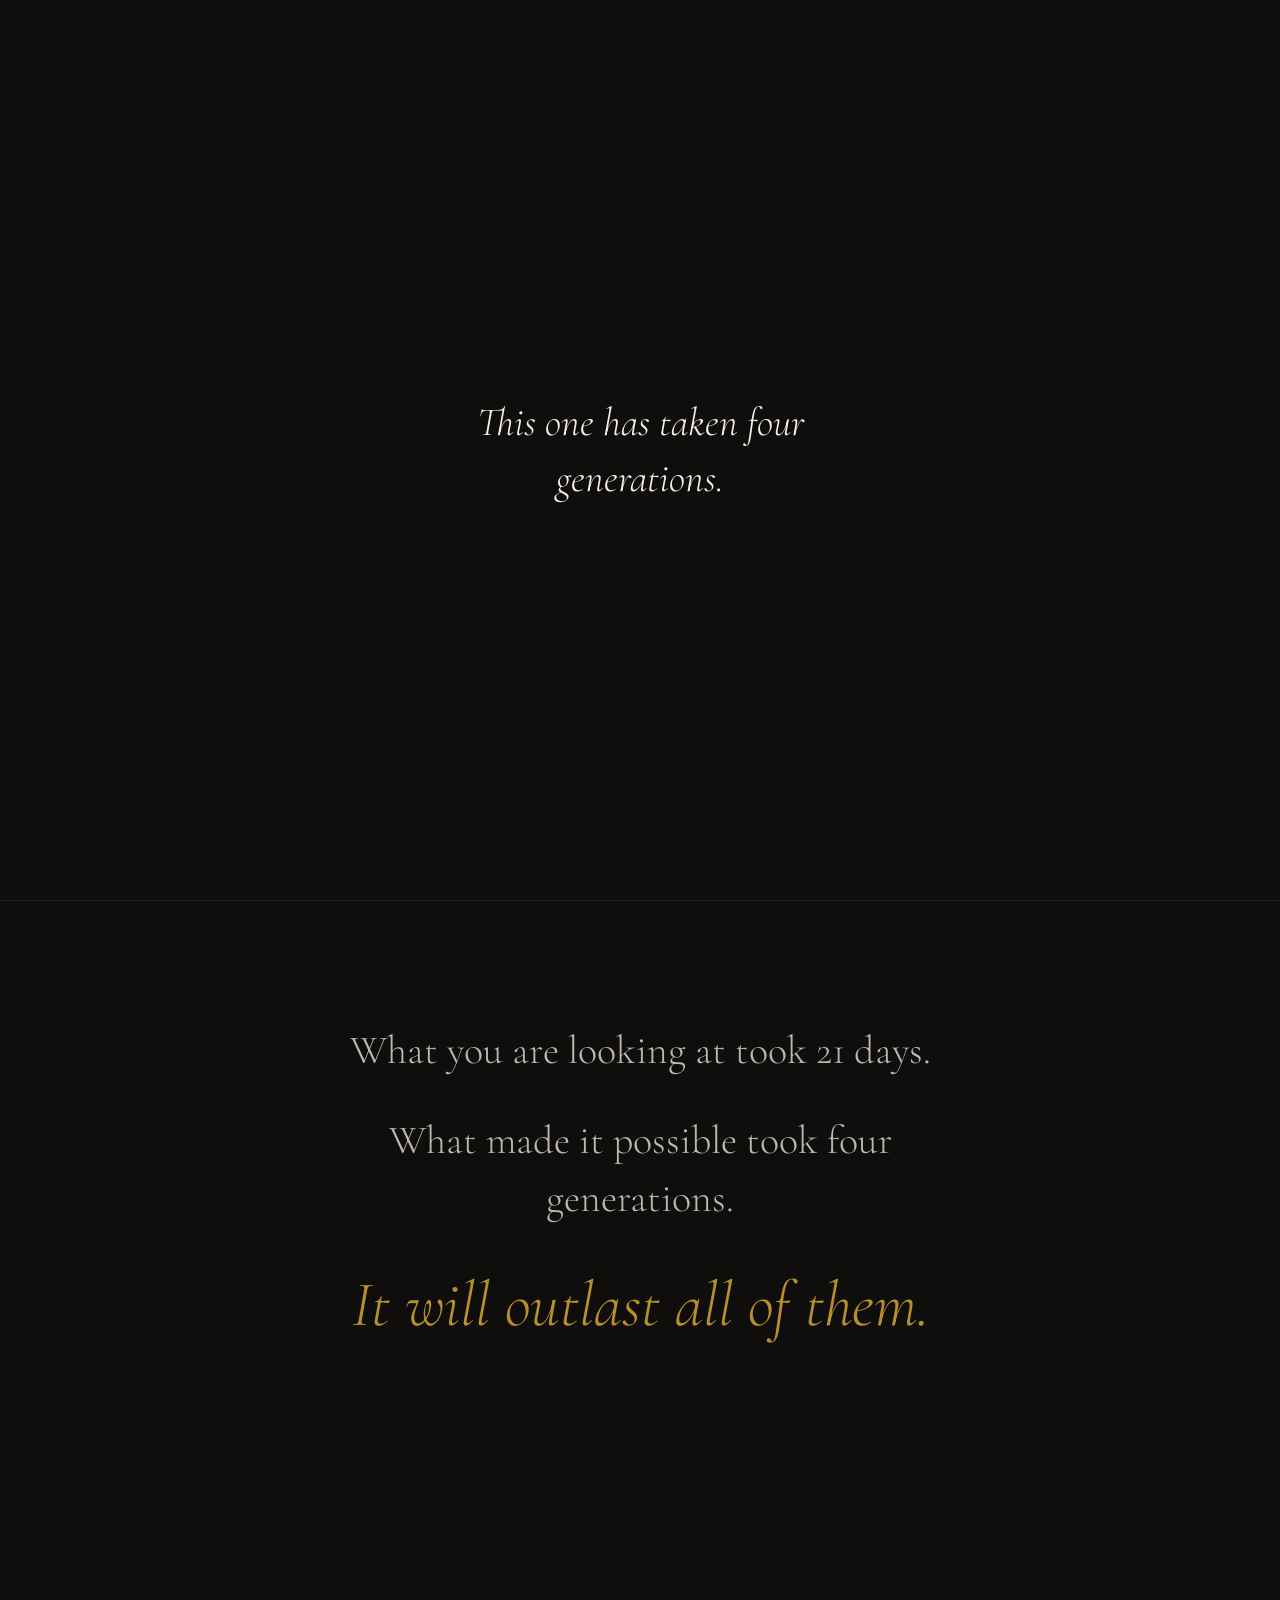
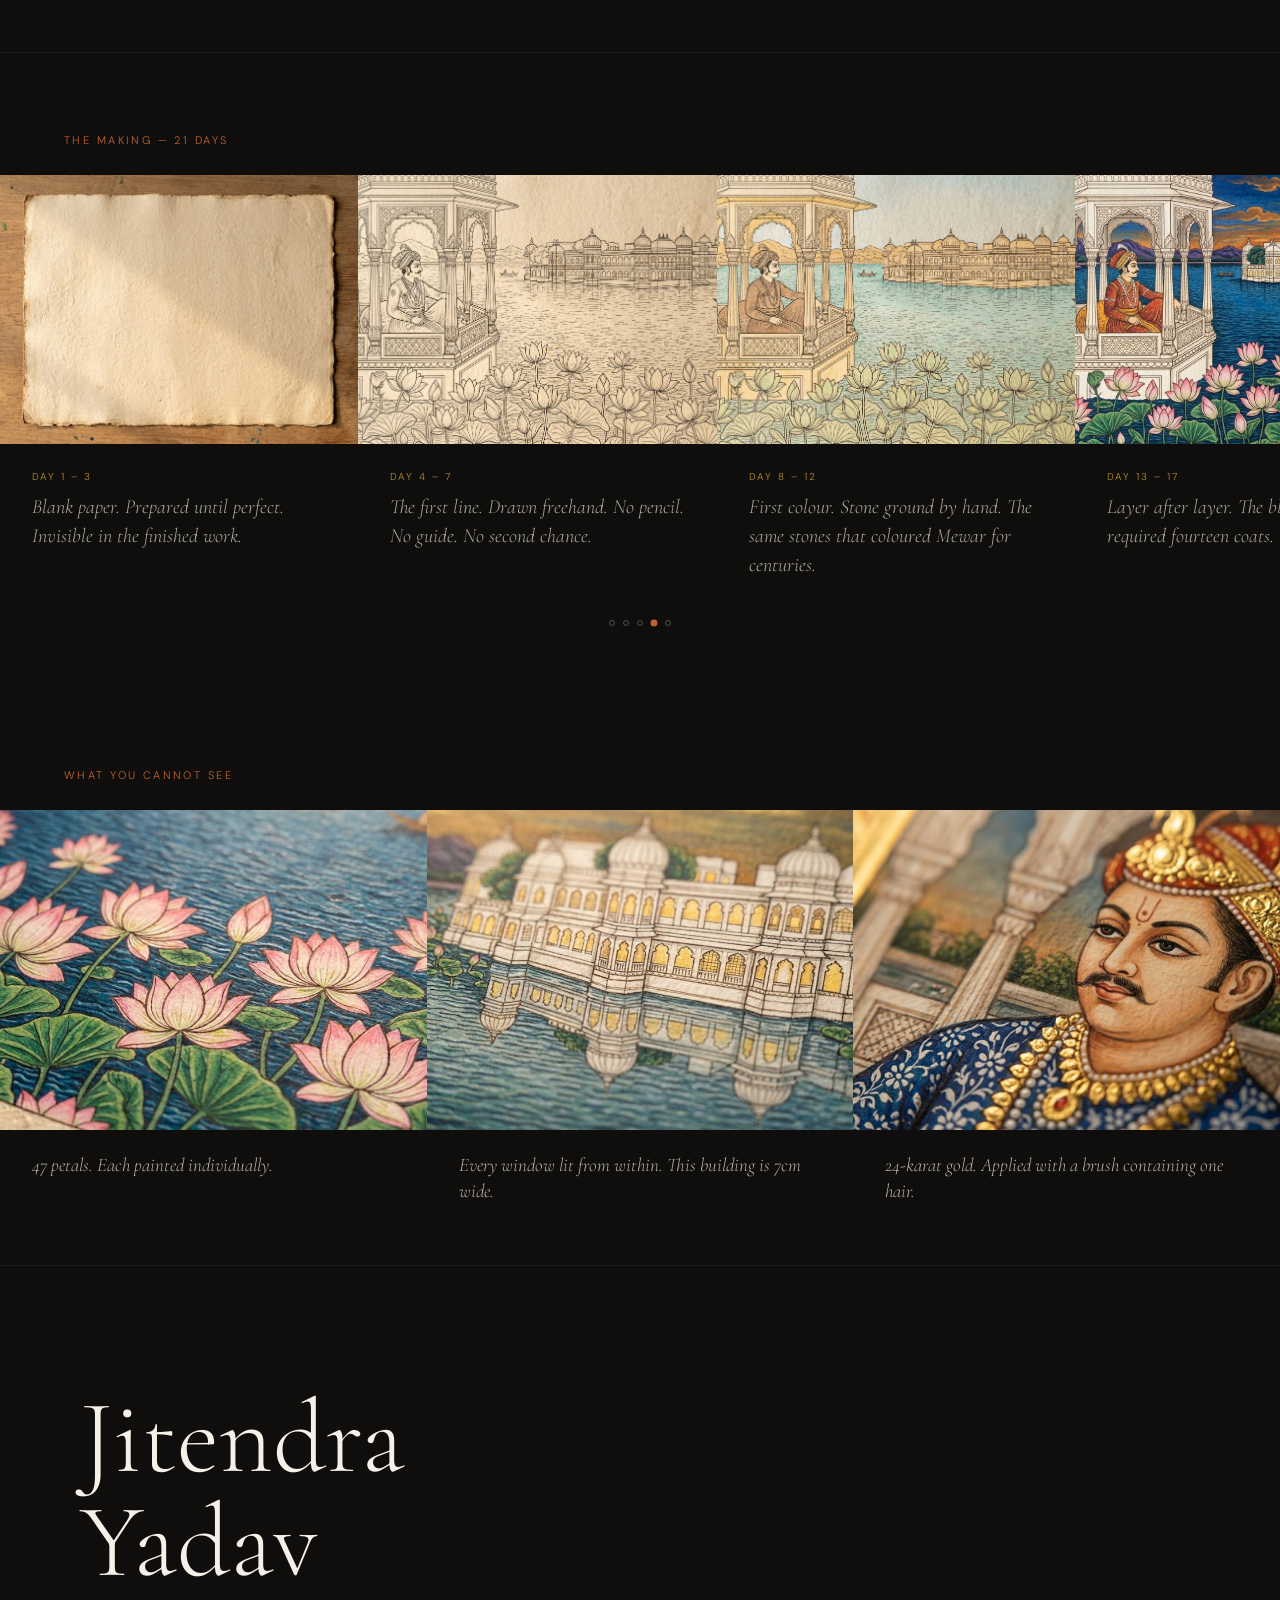
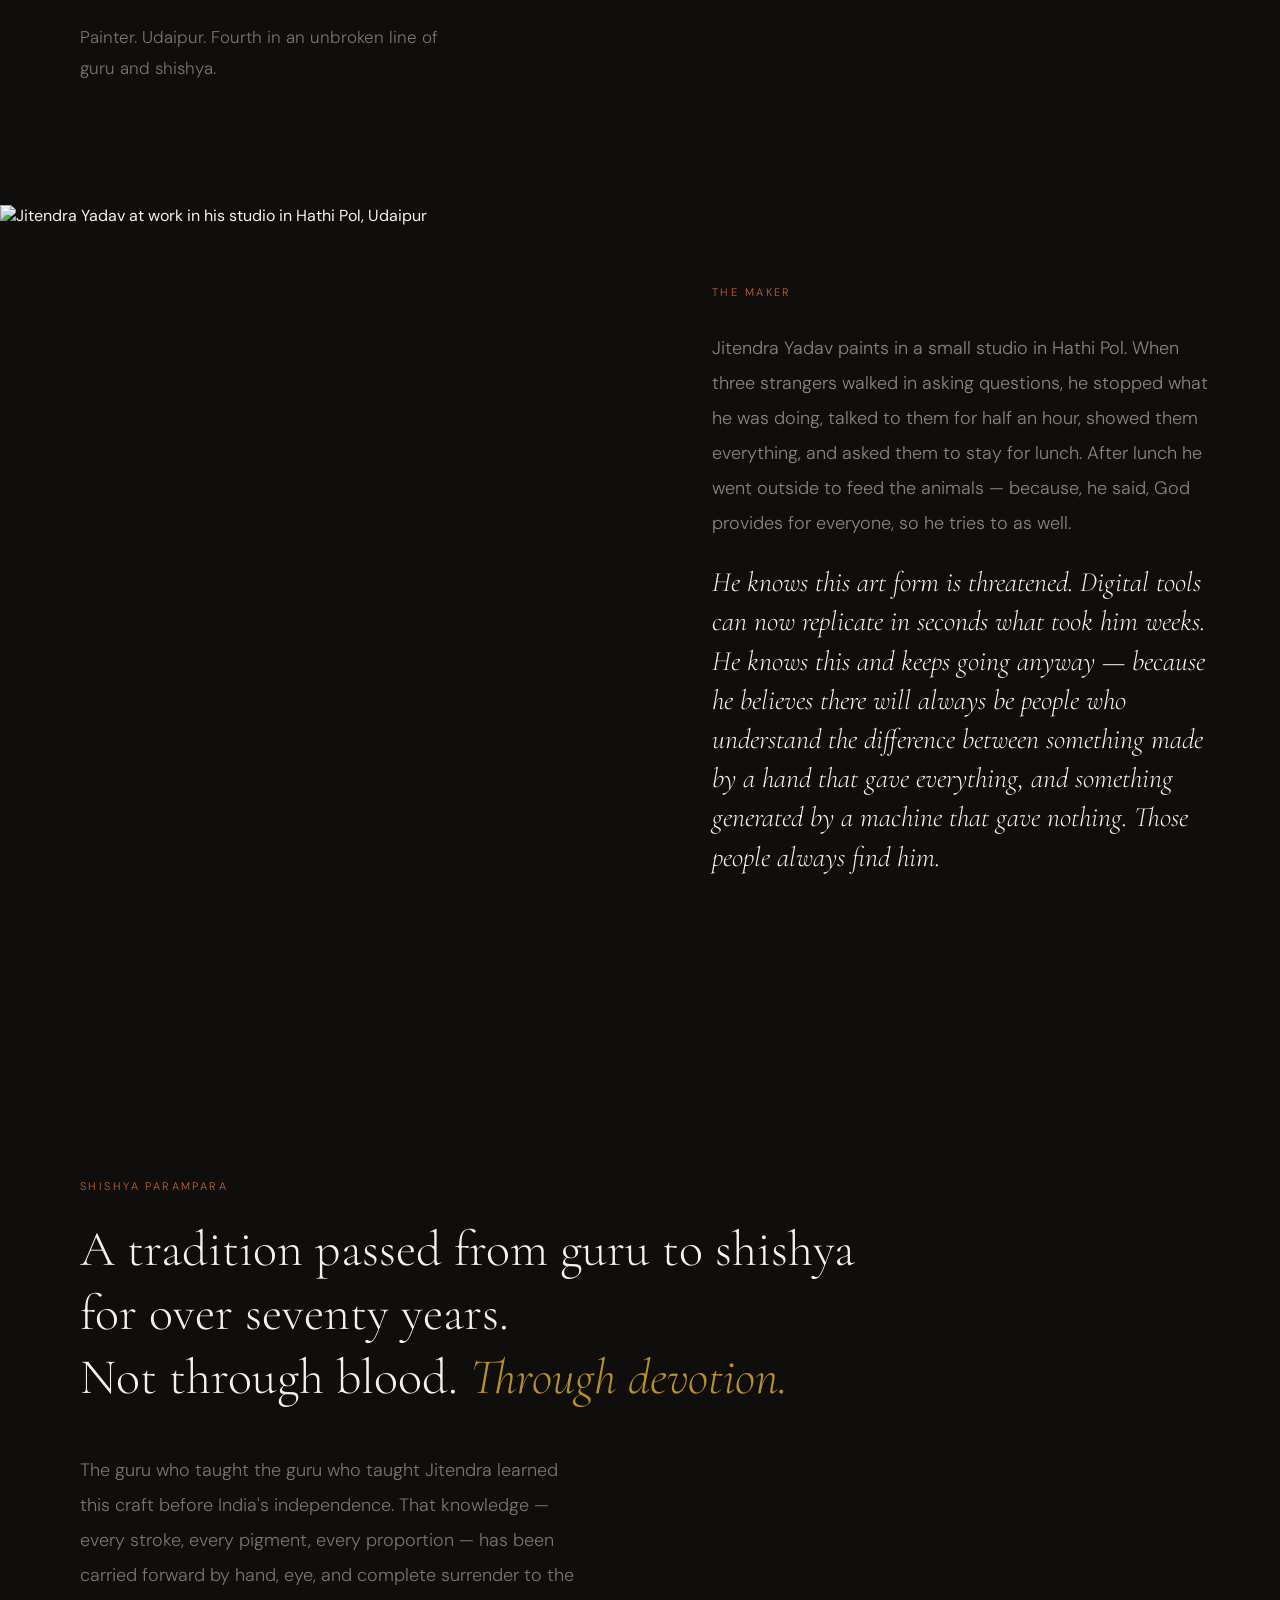
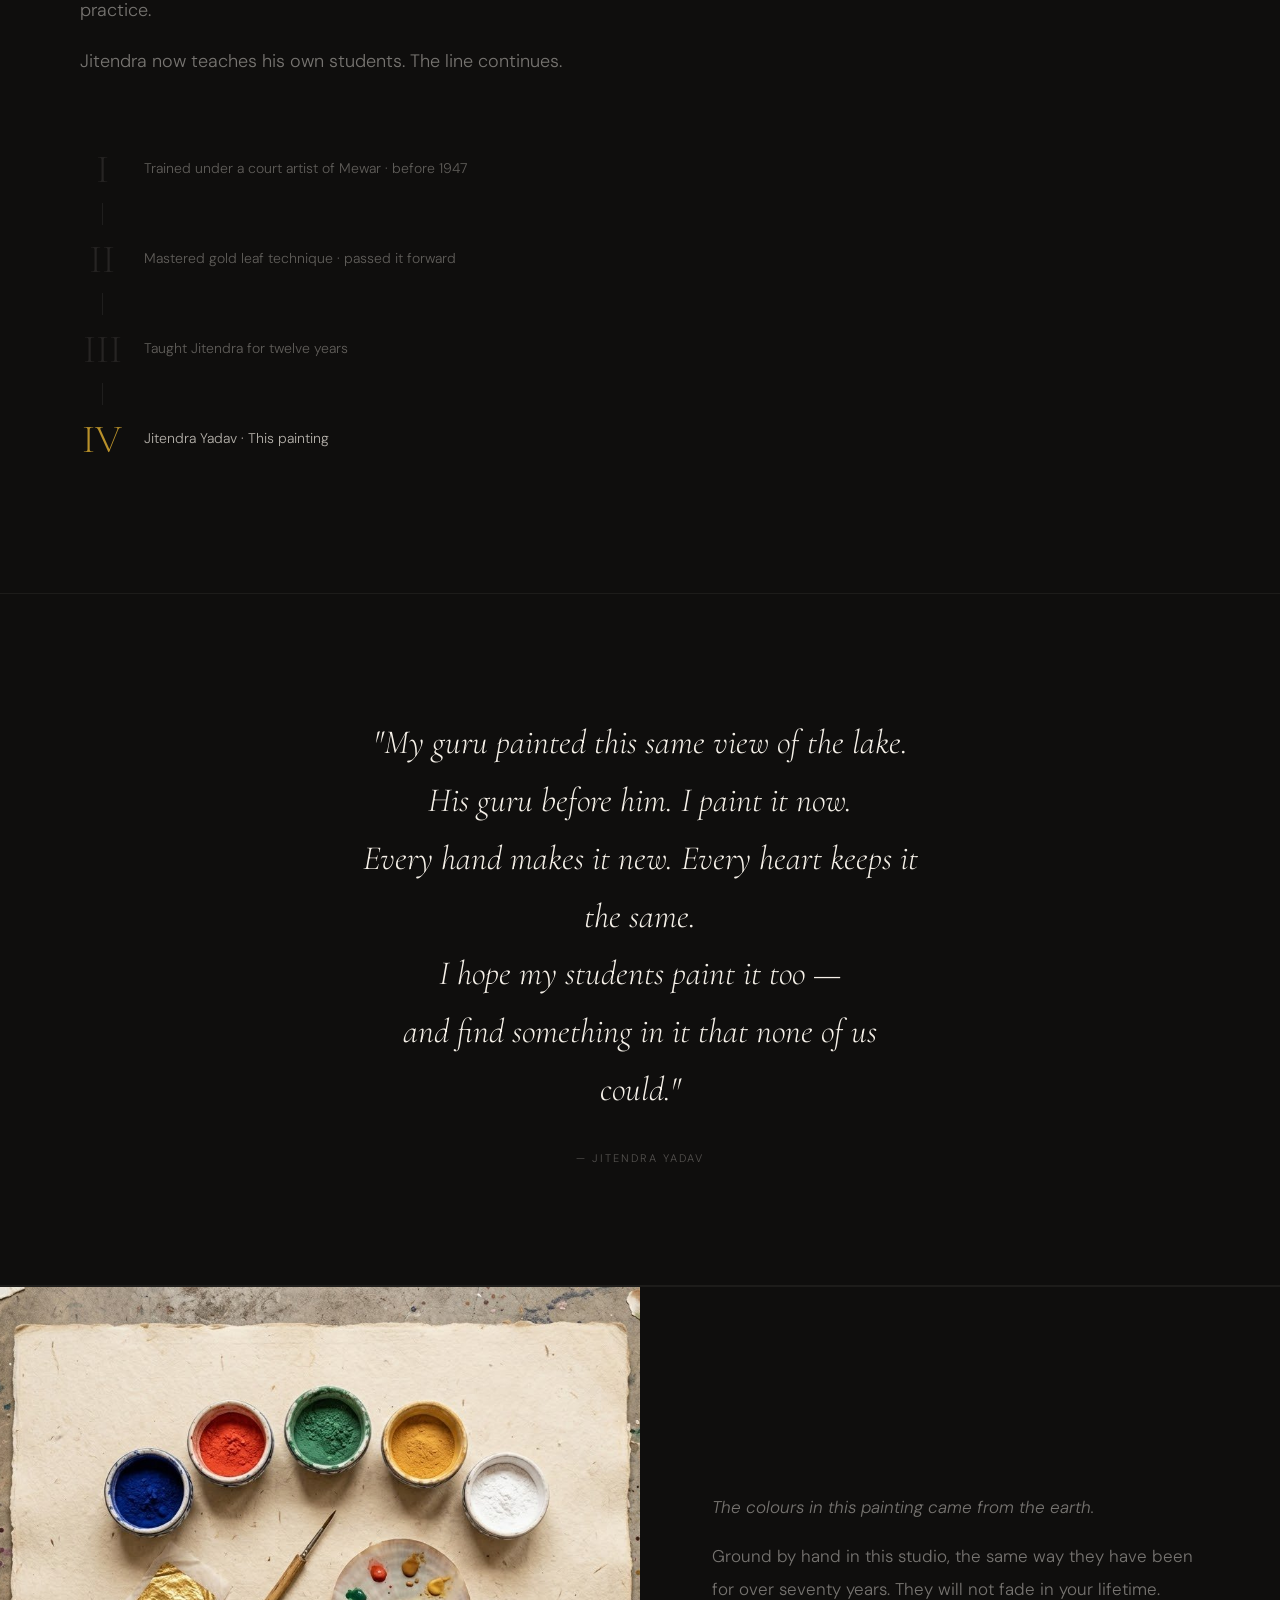
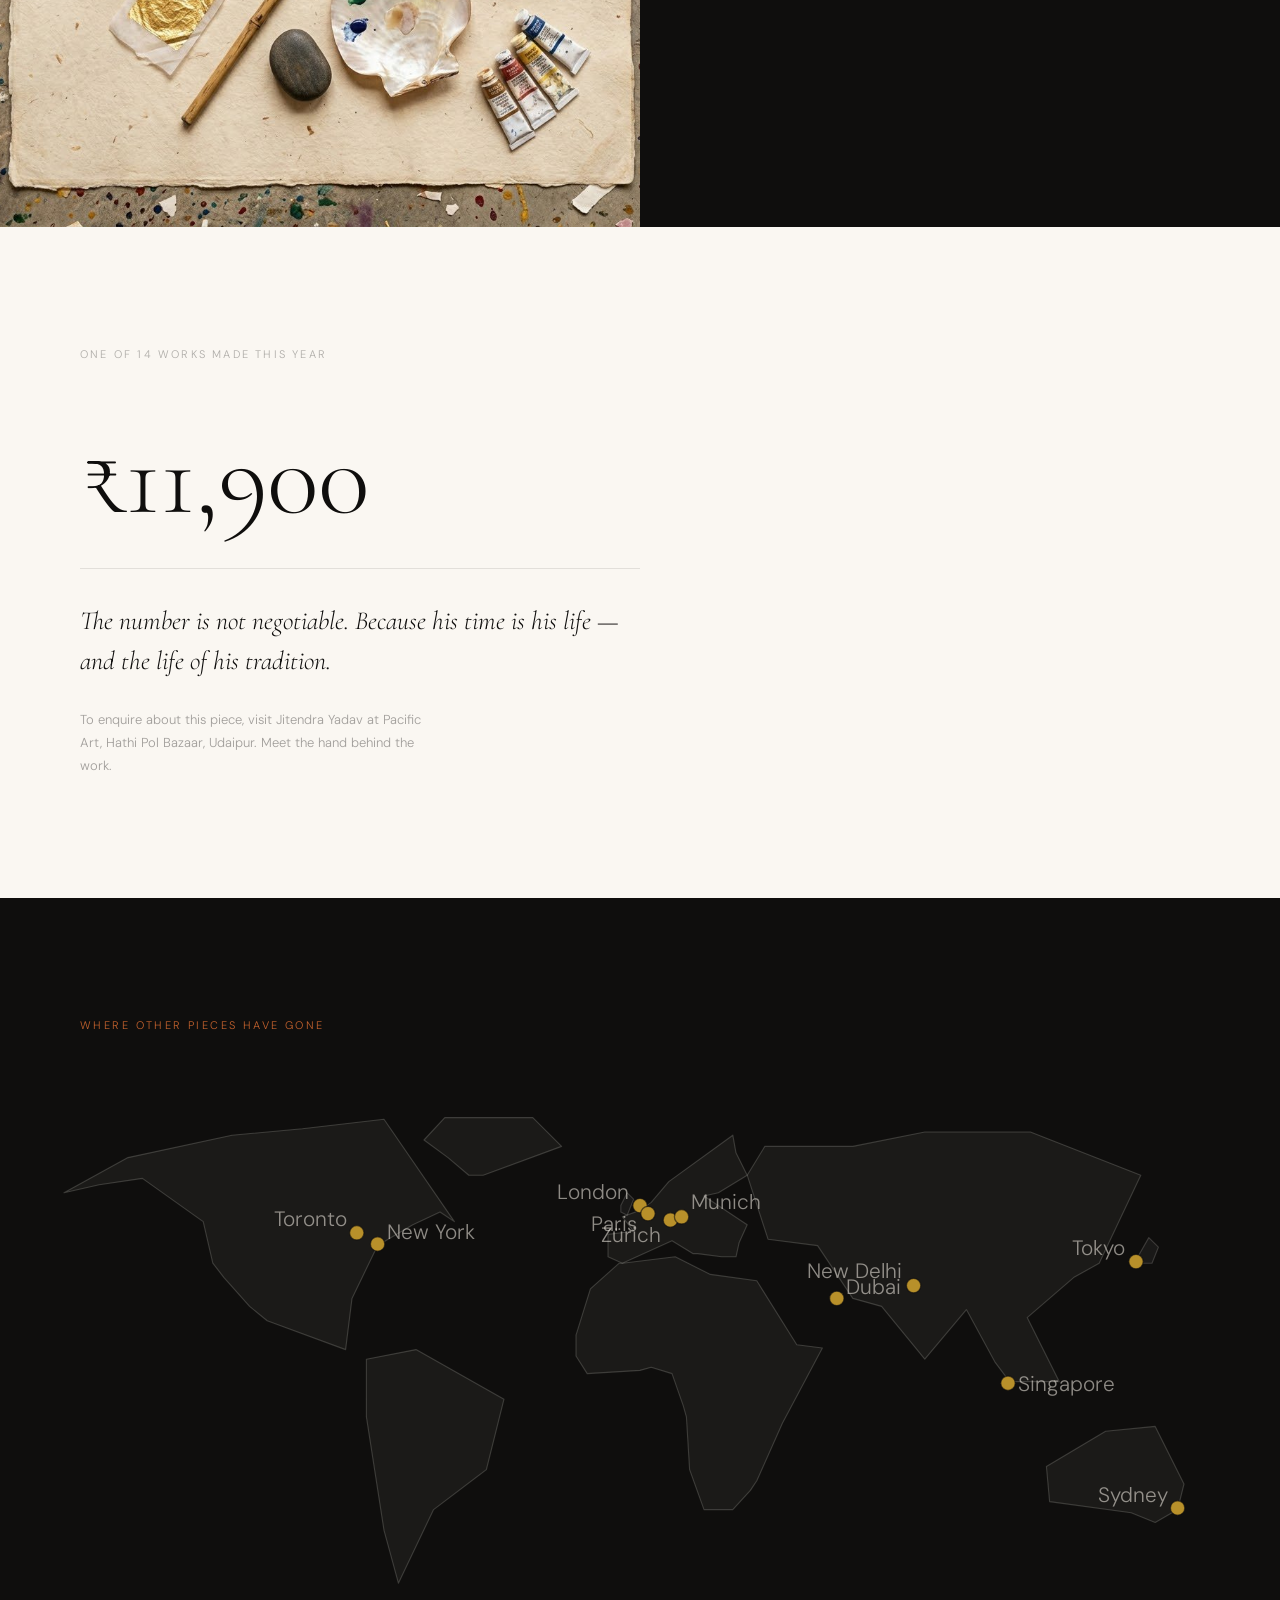
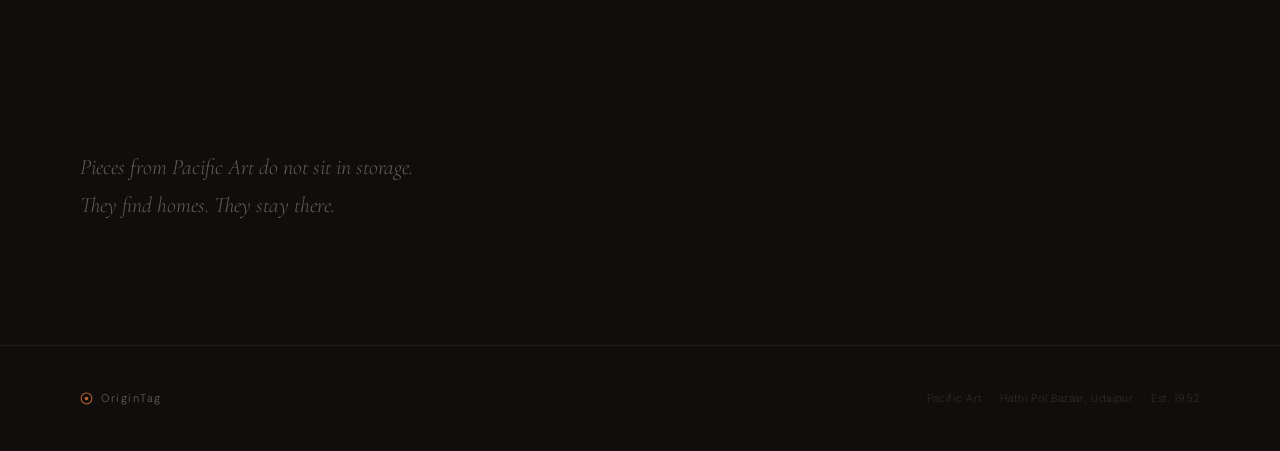
==== commit 9abe46a2: "V2 Phase 2 — 9 animation + content changes Change 1: Intro lines updated Change 2: Hero fills full v" ====
--- a/v2/index.html
+++ b/v2/index.html
@@ -20,8 +20,8 @@
 
 <!-- ─── INTRO ───────────────────────────────────────────────── -->
 <div id="intro" role="presentation">
-  <p class="intro-line" id="iline-1">Some things take a lifetime to make.</p>
-  <p class="intro-line" id="iline-2">Four generations, in fact.</p>
+  <p class="intro-line" id="iline-1">Some crafts take a lifetime to master.</p>
+  <p class="intro-line" id="iline-2">This one has taken four generations.</p>
   <p class="intro-line" id="iline-3">Take a moment to see one.</p>
 </div>
 
@@ -52,10 +52,10 @@
 <section id="escalation" aria-label="About this painting">
   <div class="escalation-inner">
     <p class="esc-line" data-delay="0">What you are looking at took 21 days.</p>
-    <p class="esc-line" data-delay="400">What made it possible took four generations.</p>
-    <p class="esc-line" data-delay="900">It will outlast all of them.</p>
-    <p class="esc-line" data-delay="1400">There is no other one like it.</p>
-    <p class="esc-line" data-delay="1800">There never will be.</p>
+    <p class="esc-line" data-delay="700">What made it possible took four generations.</p>
+    <p class="esc-line" data-delay="1600">It will outlast all of them.</p>
+    <p class="esc-line" data-delay="2800">There is no other one like it.</p>
+    <p class="esc-line" data-delay="3500">There never will be.</p>
   </div>
 </section>
 
@@ -174,7 +174,40 @@
   </div>
 </section>
 
-<!-- ─── 7. THE QUOTE ─────────────────────────────────────────── -->
+<!-- ─── 8. SHISHYA PARAMPARA ─────────────────────────────────── -->
+<section id="lineage">
+  <div class="lineage-inner">
+    <span class="eyebrow r">Shishya Parampara</span>
+    <h2 class="r d1">A tradition passed from guru to shishya<br>for over seventy years.<br>Not through blood. <em>Through devotion.</em></h2>
+    <div class="lineage-prose r d2">
+      <p>The guru who taught the guru who taught Jitendra learned this craft before India's independence. That knowledge — every stroke, every pigment, every proportion — has been carried forward by hand, eye, and complete surrender to the practice.</p>
+      <p>Jitendra now teaches his own students. The line continues.</p>
+    </div>
+    <div class="lineage-chain">
+      <div class="chain-item">
+        <div class="chain-gen">I</div>
+        <p class="chain-desc">Trained under a court artist of Mewar · before 1947</p>
+      </div>
+      <div class="chain-connector" aria-hidden="true"></div>
+      <div class="chain-item">
+        <div class="chain-gen">II</div>
+        <p class="chain-desc">Mastered gold leaf technique · passed it forward</p>
+      </div>
+      <div class="chain-connector" aria-hidden="true"></div>
+      <div class="chain-item">
+        <div class="chain-gen">III</div>
+        <p class="chain-desc">Taught Jitendra for twelve years</p>
+      </div>
+      <div class="chain-connector" aria-hidden="true"></div>
+      <div class="chain-item active">
+        <div class="chain-gen">IV</div>
+        <p class="chain-desc">Jitendra Yadav · This painting</p>
+      </div>
+    </div>
+  </div>
+</section>
+
+<!-- ─── 7. THE QUOTE — Change 5: moved after lineage ─────────── -->
 <section id="quote">
   <div class="quote-inner r">
     <blockquote>
@@ -188,39 +221,6 @@
   </div>
 </section>
 
-<!-- ─── 8. SHISHYA PARAMPARA ─────────────────────────────────── -->
-<section id="lineage">
-  <div class="lineage-inner">
-    <span class="eyebrow r">Shishya Parampara</span>
-    <h2 class="r d1">A tradition passed from guru to shishya<br>for over seventy years.<br>Not through blood. <em>Through devotion.</em></h2>
-    <div class="lineage-prose r d2">
-      <p>The guru who taught the guru who taught Jitendra learned this craft before India's independence. That knowledge — every stroke, every pigment, every proportion — has been carried forward by hand, eye, and complete surrender to the practice.</p>
-      <p>Jitendra now teaches his own students. The line continues.</p>
-    </div>
-    <div class="lineage-chain r d3">
-      <div class="chain-item">
-        <div class="chain-gen">I</div>
-        <p class="chain-desc">Trained under a court artist of Mewar · before 1947</p>
-      </div>
-      <div class="chain-connector" aria-hidden="true"></div>
-      <div class="chain-item">
-        <div class="chain-gen">II</div>
-        <p class="chain-desc">Mastered gold leaf technique · passed it forward</p>
-      </div>
-      <div class="chain-connector" aria-hidden="true"></div>
-      <div class="chain-item">
-        <div class="chain-gen">III</div>
-        <p class="chain-desc">Taught Jitendra for twelve years</p>
-      </div>
-      <div class="chain-connector" aria-hidden="true"></div>
-      <div class="chain-item active">
-        <div class="chain-gen">IV</div>
-        <p class="chain-desc">Jitendra Yadav · This painting</p>
-      </div>
-    </div>
-  </div>
-</section>
-
 <!-- ─── 9. THE PIGMENTS ──────────────────────────────────────── -->
 <section id="pigments">
   <div class="pigments-img-wrap r">
@@ -236,25 +236,76 @@
 <section id="close" aria-label="Pricing">
   <div class="close-inner">
     <p class="close-label r">One of 14 works made this year</p>
-    <p class="close-calc r d1">21 days &nbsp;×&nbsp; ₹850 per day</p>
-    <p class="close-price r d2">₹17,850</p>
+    <p class="close-calc">21 days &nbsp;×&nbsp; ₹850 per day</p>
+    <p class="close-price">₹17,850</p>
     <hr class="close-rule r d3" aria-hidden="true">
     <p class="close-note r d4">The number is not negotiable. Because his time is his life — and the life of his tradition.</p>
     <p class="close-contact r d5">To enquire about this piece, visit Jitendra Yadav at Pacific Art, Hathi Pol Bazaar, Udaipur. Meet the hand behind the work.</p>
   </div>
 </section>
 
-<!-- ─── 11. PROVENANCE ───────────────────────────────────────── -->
+<!-- ─── 11. PROVENANCE — Change 6: SVG world map ─────────────── -->
 <section id="provenance">
   <div class="prov-inner">
-    <span class="eyebrow r">Where other pieces have gone</span>
-    <div class="prov-locations">
-      <p class="prov-item r">Munich, Germany</p>
-      <p class="prov-item r d1">London, United Kingdom</p>
-      <p class="prov-item r d2">Singapore</p>
-      <p class="prov-item r d3">New Delhi, India</p>
-    </div>
-    <p class="prov-note r d4">Pieces from Pacific Art do not sit in storage.<br>They find homes. They stay there.</p>
+    <div class="prov-header">
+      <span class="eyebrow r">Where other pieces have gone</span>
+    </div>
+    <div class="world-map-wrap r d1" aria-hidden="true">
+      <svg class="world-map" viewBox="0 0 800 400" xmlns="http://www.w3.org/2000/svg" aria-label="World map showing cities where Pacific Art pieces have found homes">
+        <!-- ── Continent fills ── -->
+        <g fill="rgba(245,240,232,0.05)" stroke="rgba(245,240,232,0.18)" stroke-width="0.7" stroke-linejoin="round">
+          <!-- Africa -->
+          <polygon points="387,122 369,138 360,167 360,180 367,191 400,189 407,187 420,191 427,211 429,218 431,251 440,276 458,276 469,264 473,258 489,222 514,175 498,173 473,133 444,129 422,118 389,122"/>
+          <!-- Europe -->
+          <polygon points="380,118 380,104 396,102 389,93 400,89 407,84 418,71 458,42 460,53 467,67 449,78 440,80 467,98 462,109 460,118 451,118 436,116 433,116 420,108 389,122"/>
+          <!-- Asia (mainland) -->
+          <polygon points="480,107 511,111 533,144 551,149 578,182 604,151 622,184 631,196 662,196 642,156 671,131 687,122 713,67 644,40 578,40 533,49 478,49 467,67 480,107"/>
+          <!-- Japan (small island) -->
+          <polygon points="710,120 718,106 724,112 720,122 714,122"/>
+          <!-- North America -->
+          <polygon points="40,78 62,73 89,69 127,96 133,122 140,131 156,149 167,158 216,176 220,144 236,111 258,98 275,90 284,96 240,32 189,38 145,42 80,56 40,78"/>
+          <!-- South America -->
+          <polygon points="229,182 260,176 315,207 304,251 271,276 249,322 240,289 229,218 229,182"/>
+          <!-- Australia -->
+          <polygon points="654,249 691,227 722,224 740,260 736,276 722,284 707,278 656,271 654,249"/>
+          <!-- Greenland -->
+          <polygon points="265,45 280,56 293,67 302,67 351,49 333,31 278,31 265,45"/>
+          <!-- UK / Ireland (small) -->
+          <polygon points="388,86 392,78 396,82 392,92 388,90"/>
+        </g>
+
+        <!-- ── City pins ── -->
+        <g fill="#B8902A" stroke="rgba(15,14,13,0.6)" stroke-width="0.8">
+          <!-- London -->    <circle cx="400" cy="86" r="4.5"/>
+          <!-- Paris -->     <circle cx="405" cy="91" r="4.5"/>
+          <!-- Zürich -->    <circle cx="419" cy="95" r="4.5"/>
+          <!-- Munich -->    <circle cx="426" cy="93" r="4.5"/>
+          <!-- Dubai -->     <circle cx="523" cy="144" r="4.5"/>
+          <!-- New Delhi --> <circle cx="571" cy="136" r="4.5"/>
+          <!-- Singapore --> <circle cx="630" cy="197" r="4.5"/>
+          <!-- Tokyo -->     <circle cx="710" cy="121" r="4.5"/>
+          <!-- Sydney -->    <circle cx="736" cy="275" r="4.5"/>
+          <!-- New York -->  <circle cx="236" cy="110" r="4.5"/>
+          <!-- Toronto -->   <circle cx="223" cy="103" r="4.5"/>
+        </g>
+
+        <!-- ── City labels ── -->
+        <g font-family="'DM Sans', sans-serif" font-weight="300" font-size="13" fill="rgba(245,240,232,0.55)">
+          <text x="393" y="82"  text-anchor="end">London</text>
+          <text x="398" y="102" text-anchor="end">Paris</text>
+          <text x="413" y="109" text-anchor="end">Zürich</text>
+          <text x="432" y="88"  text-anchor="start">Munich</text>
+          <text x="529" y="141" text-anchor="start">Dubai</text>
+          <text x="564" y="131" text-anchor="end">New Delhi</text>
+          <text x="636" y="202" text-anchor="start">Singapore</text>
+          <text x="703" y="117" text-anchor="end">Tokyo</text>
+          <text x="730" y="271" text-anchor="end">Sydney</text>
+          <text x="242" y="107" text-anchor="start">New York</text>
+          <text x="217" y="99"  text-anchor="end">Toronto</text>
+        </g>
+      </svg>
+    </div>
+    <p class="prov-note r d2">Pieces from Pacific Art do not sit in storage.<br>They find homes. They stay there.</p>
   </div>
 </section>
 
--- a/v2/css/style.css
+++ b/v2/css/style.css
@@ -153,13 +153,13 @@
 }
 
 /* ─────────────────────────────────────────────────────────────
-   HERO
+   HERO — Change 2: full viewport so escalation never bleeds in
    ───────────────────────────────────────────────────────────── */
 #hero {
   position: relative;
   width: 100%;
-  height: 70vh;
-  min-height: 320px;
+  height: 100vh;
+  min-height: 500px;
   background: var(--ink);
   overflow: hidden;
   clip-path: inset(0 0 100% 0);
@@ -259,6 +259,7 @@
   object-fit: cover;
   object-position: center;
 }
+/* Change 9 — captions start hidden, fade in 300ms after slide enters */
 .slide-caption {
   font-family: var(--serif);
   font-size: 20px;
@@ -267,6 +268,13 @@
   color: rgba(245,240,232,0.72);
   padding: 20px 24px 10px;
   line-height: 1.4;
+  opacity: 0;
+  transform: translateY(6px);
+  transition: opacity 0.5s ease, transform 0.5s ease;
+}
+.slide-caption.visible {
+  opacity: 1;
+  transform: none;
 }
 .carousel-dots {
   display: flex;
@@ -392,7 +400,8 @@
   transition: opacity 1.2s ease, transform 1.2s ease;
 }
 .esc-line:last-child { margin-bottom: 0; }
-.esc-line.on { opacity: 1; transform: none; }
+/* Change 3 — stagger uses .visible (set by JS setTimeout chain) */
+.esc-line.visible { opacity: 1; transform: none; }
 
 /* Five lines — lines 1, 2, 4, 5 standard; line 3 is the peak */
 .esc-line:nth-child(1),
@@ -411,10 +420,10 @@
   font-size: clamp(20px, 5vw, 40px);
   color: var(--cream);
 }
+/* Change 4 — "There never will be" same size as the others, not smaller */
 .esc-line:nth-child(5) {
-  font-size: clamp(16px, 4vw, 30px);
-  color: rgba(245,240,232,0.45);
-  font-style: italic;
+  font-size: clamp(20px, 5vw, 40px);
+  color: rgba(245,240,232,0.75);
 }
 
 /* ─────────────────────────────────────────────────────────────
@@ -550,11 +559,19 @@
   display: flex;
   flex-direction: column;
 }
+/* Change 8 — chain items start hidden, staggered in by JS */
 .chain-item {
   display: flex;
   align-items: center;
   gap: 20px;
   padding: 14px 0;
+  opacity: 0;
+  transform: translateY(12px);
+  transition: opacity 0.6s ease, transform 0.6s ease;
+}
+.chain-item.visible {
+  opacity: 1;
+  transform: none;
 }
 .chain-gen {
   font-family: var(--serif);
@@ -640,6 +657,7 @@
   color: rgba(15,14,13,0.32);
   margin-bottom: 36px;
 }
+/* Change 7 — calc starts hidden, revealed by JS after count finishes */
 .close-calc {
   font-family: var(--sans);
   font-size: 13px;
@@ -647,7 +665,10 @@
   letter-spacing: 0.06em;
   color: rgba(15,14,13,0.38);
   margin-bottom: 10px;
-}
+  opacity: 0;
+  transition: opacity 0.8s ease;
+}
+/* Change 7 — price starts hidden, JS sets opacity:1 when animation begins */
 .close-price {
   font-family: var(--serif);
   font-size: clamp(56px, 16vw, 108px);
@@ -656,6 +677,8 @@
   line-height: 1;
   margin-bottom: 36px;
   letter-spacing: -0.01em;
+  opacity: 0;
+  transition: opacity 0.4s ease;
 }
 .close-rule {
   border: none;
@@ -681,29 +704,33 @@
 }
 
 /* ─────────────────────────────────────────────────────────────
-   PROVENANCE
+   PROVENANCE — Change 6: SVG world map
    ───────────────────────────────────────────────────────────── */
 #provenance {
   background: var(--ink);
-  padding: 80px 24px;
-}
-.prov-inner { max-width: 460px; }
-.prov-locations {
-  margin: 32px 0 52px;
-  display: flex;
-  flex-direction: column;
-  gap: 2px;
-}
-.prov-item {
-  font-family: var(--serif);
-  font-size: clamp(28px, 7.5vw, 48px);
-  font-weight: 200;
-  color: rgba(245,240,232,0.16);
-  line-height: 1.35;
-  transition: color 0.6s ease;
-  transform: translateY(28px);    /* override .r for colour-based reveal */
-}
-.prov-item.on { color: rgba(245,240,232,0.52); }
+  padding: 80px 0 80px;
+}
+.prov-inner { max-width: 100%; }
+.prov-header {
+  padding: 0 24px;
+  margin-bottom: 36px;
+}
+.world-map-wrap {
+  width: 100%;
+  overflow: hidden;
+  margin: 0 0 40px;
+}
+.world-map {
+  width: 100%;
+  height: auto;
+  display: block;
+}
+/* City labels inside SVG */
+.map-label {
+  font-family: var(--sans);
+  font-weight: 300;
+  fill: rgba(245,240,232,0.55);
+}
 .prov-note {
   font-family: var(--serif);
   font-size: clamp(16px, 4vw, 22px);
@@ -711,6 +738,7 @@
   font-weight: 300;
   color: rgba(245,240,232,0.35);
   line-height: 1.75;
+  padding: 0 24px;
 }
 
 /* ─────────────────────────────────────────────────────────────
@@ -770,7 +798,9 @@
   .pigments-text { padding: 44px 48px 0; }
 
   #close { padding: 96px 48px; }
-  #provenance { padding: 96px 48px; }
+  #provenance { padding: 96px 0; }
+  .prov-header { padding: 0 48px; }
+  .prov-note { padding: 0 48px; }
 
   #footer { flex-direction: row; justify-content: space-between; align-items: center; padding: 36px 48px; }
 }
@@ -865,7 +895,9 @@
   .close-inner { max-width: 560px; }
 
   /* Provenance */
-  #provenance { padding: 120px 80px; }
+  #provenance { padding: 120px 0; }
+  .prov-header { padding: 0 80px; }
+  .prov-note { padding: 0 80px; }
 
   /* Footer */
   #footer { padding: 44px 80px; }
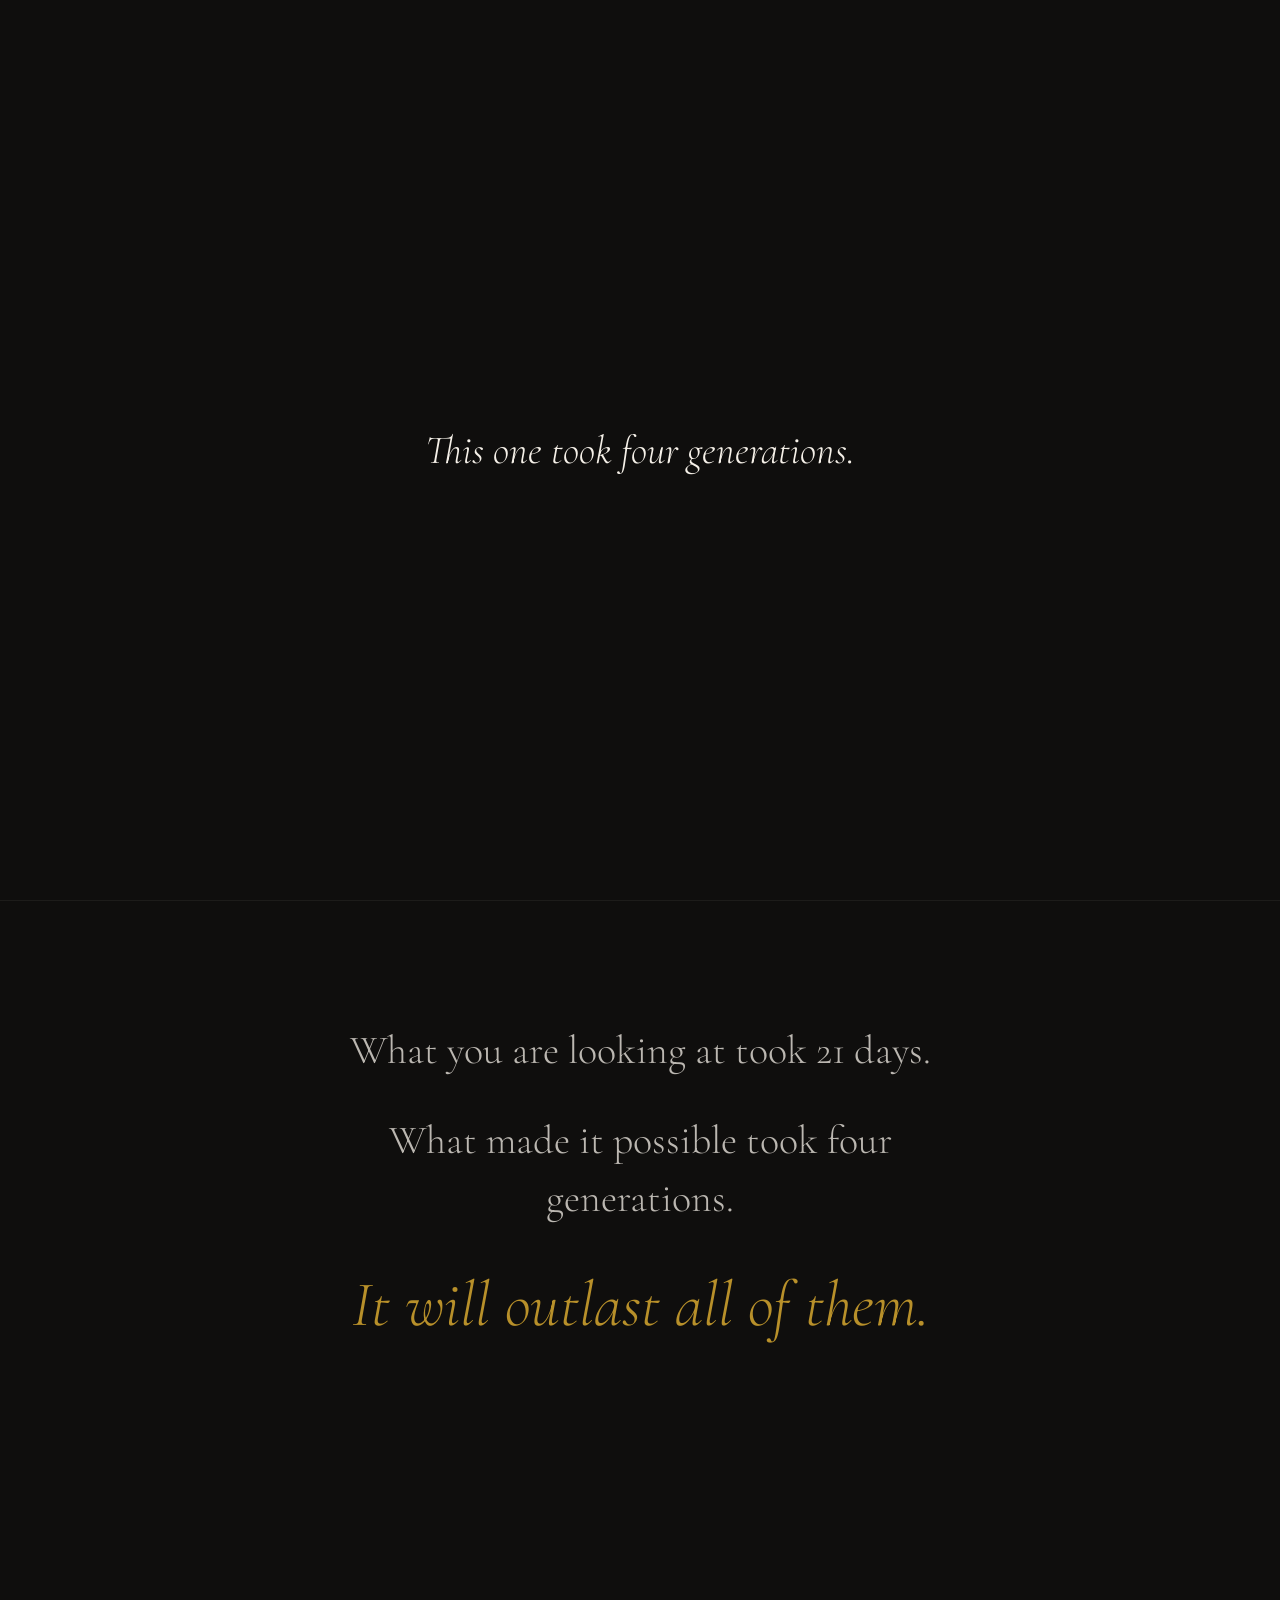
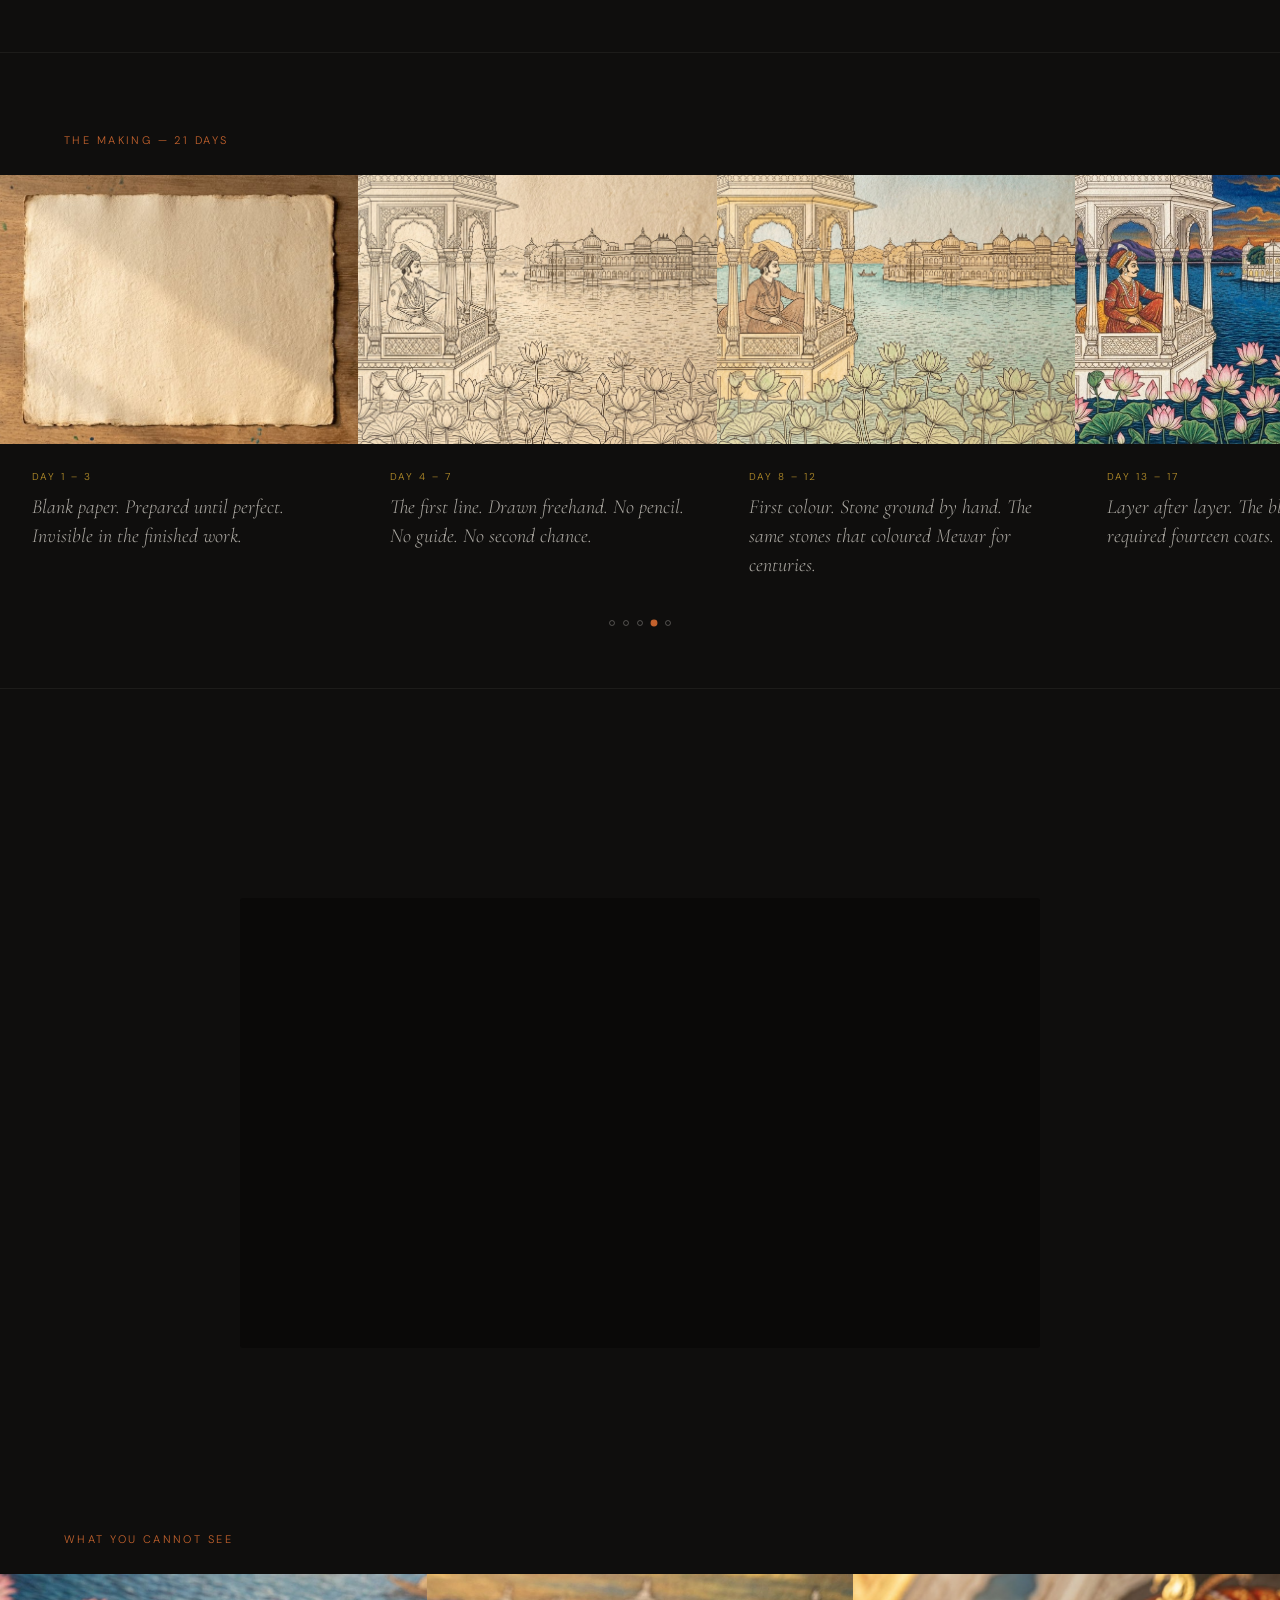
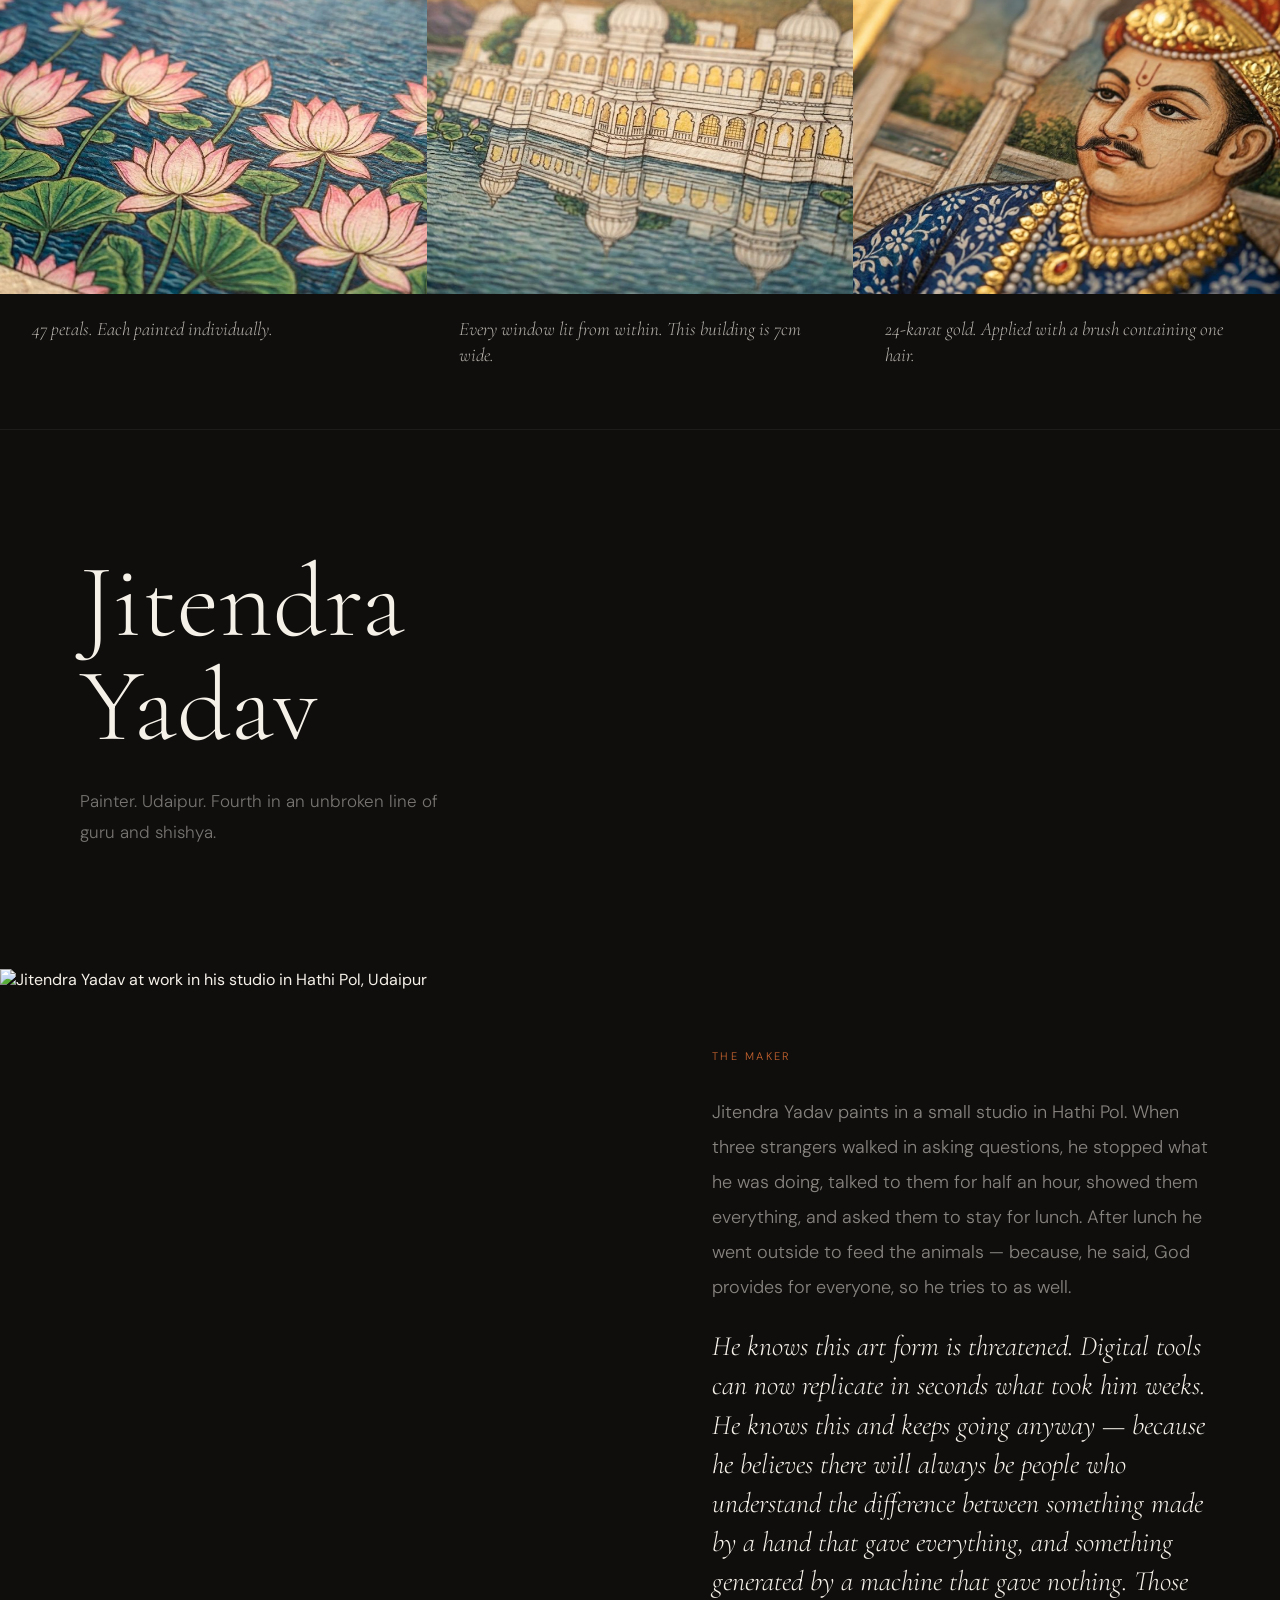
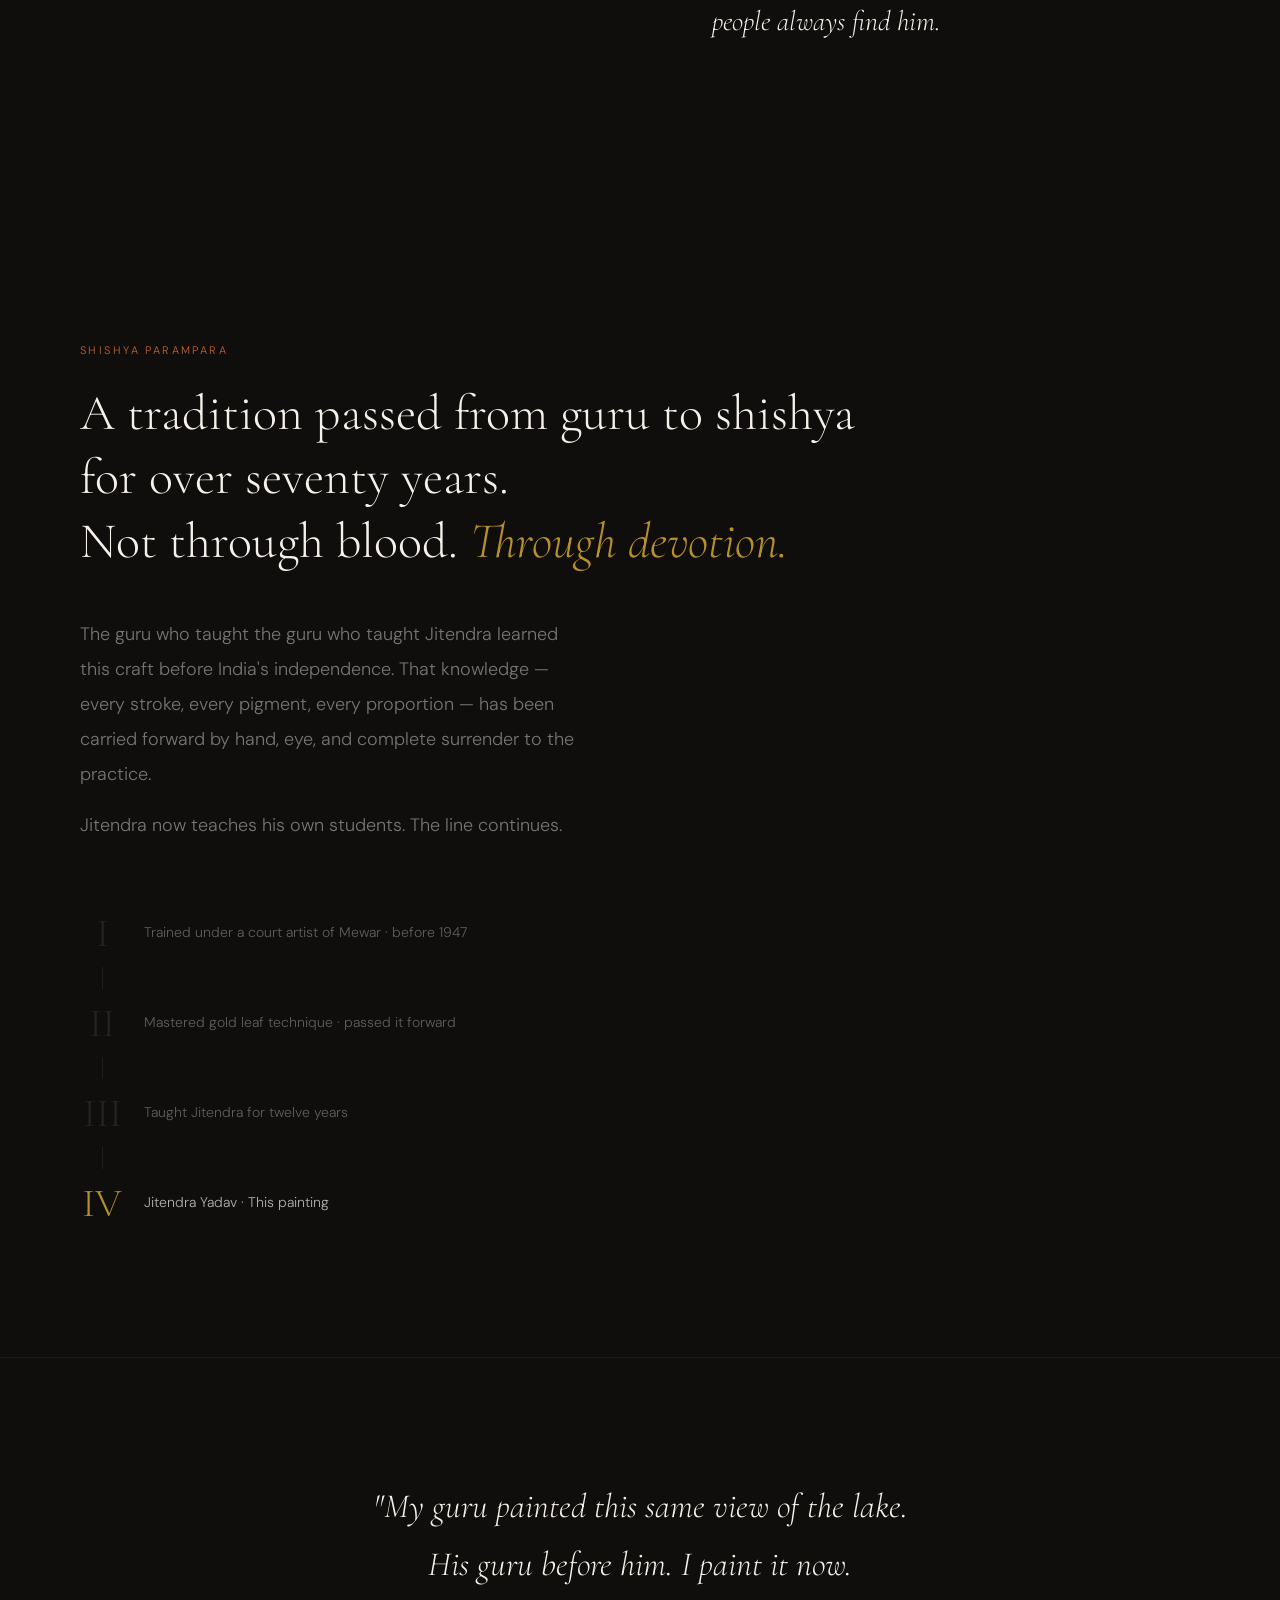
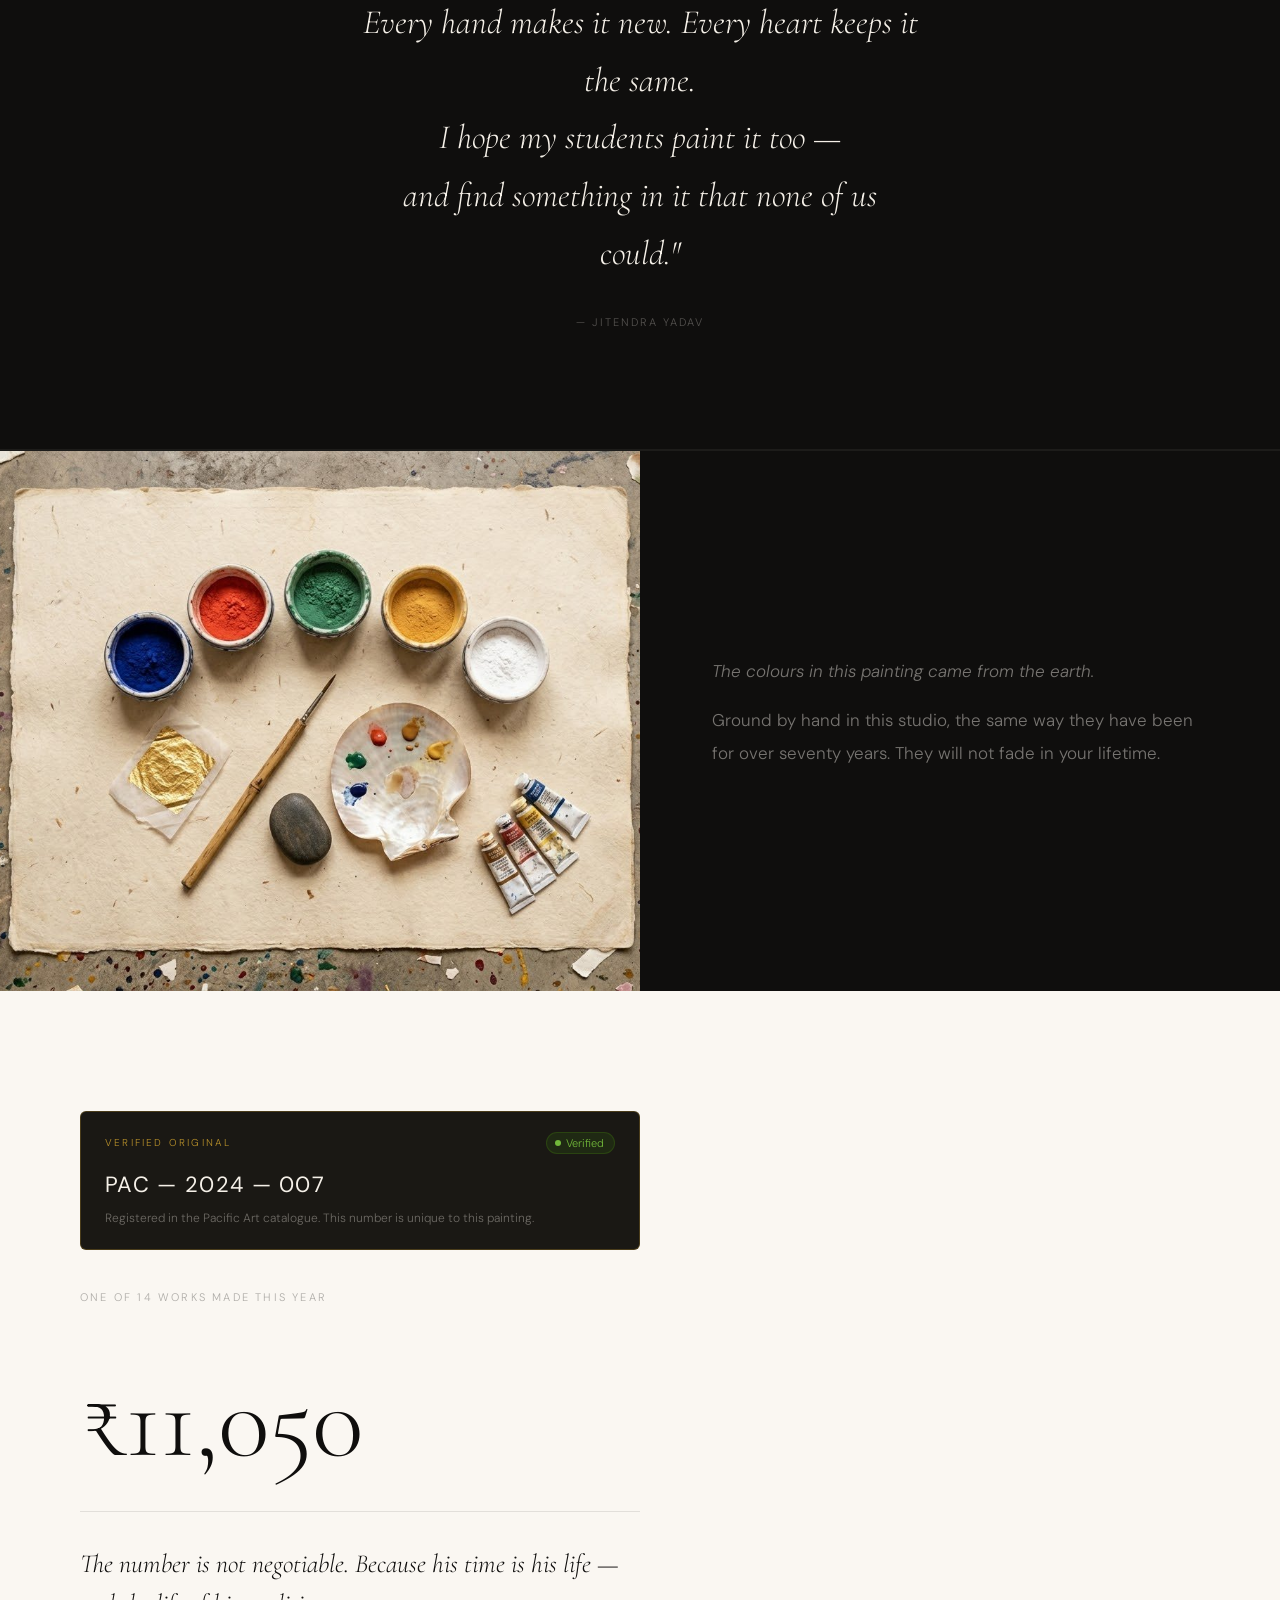
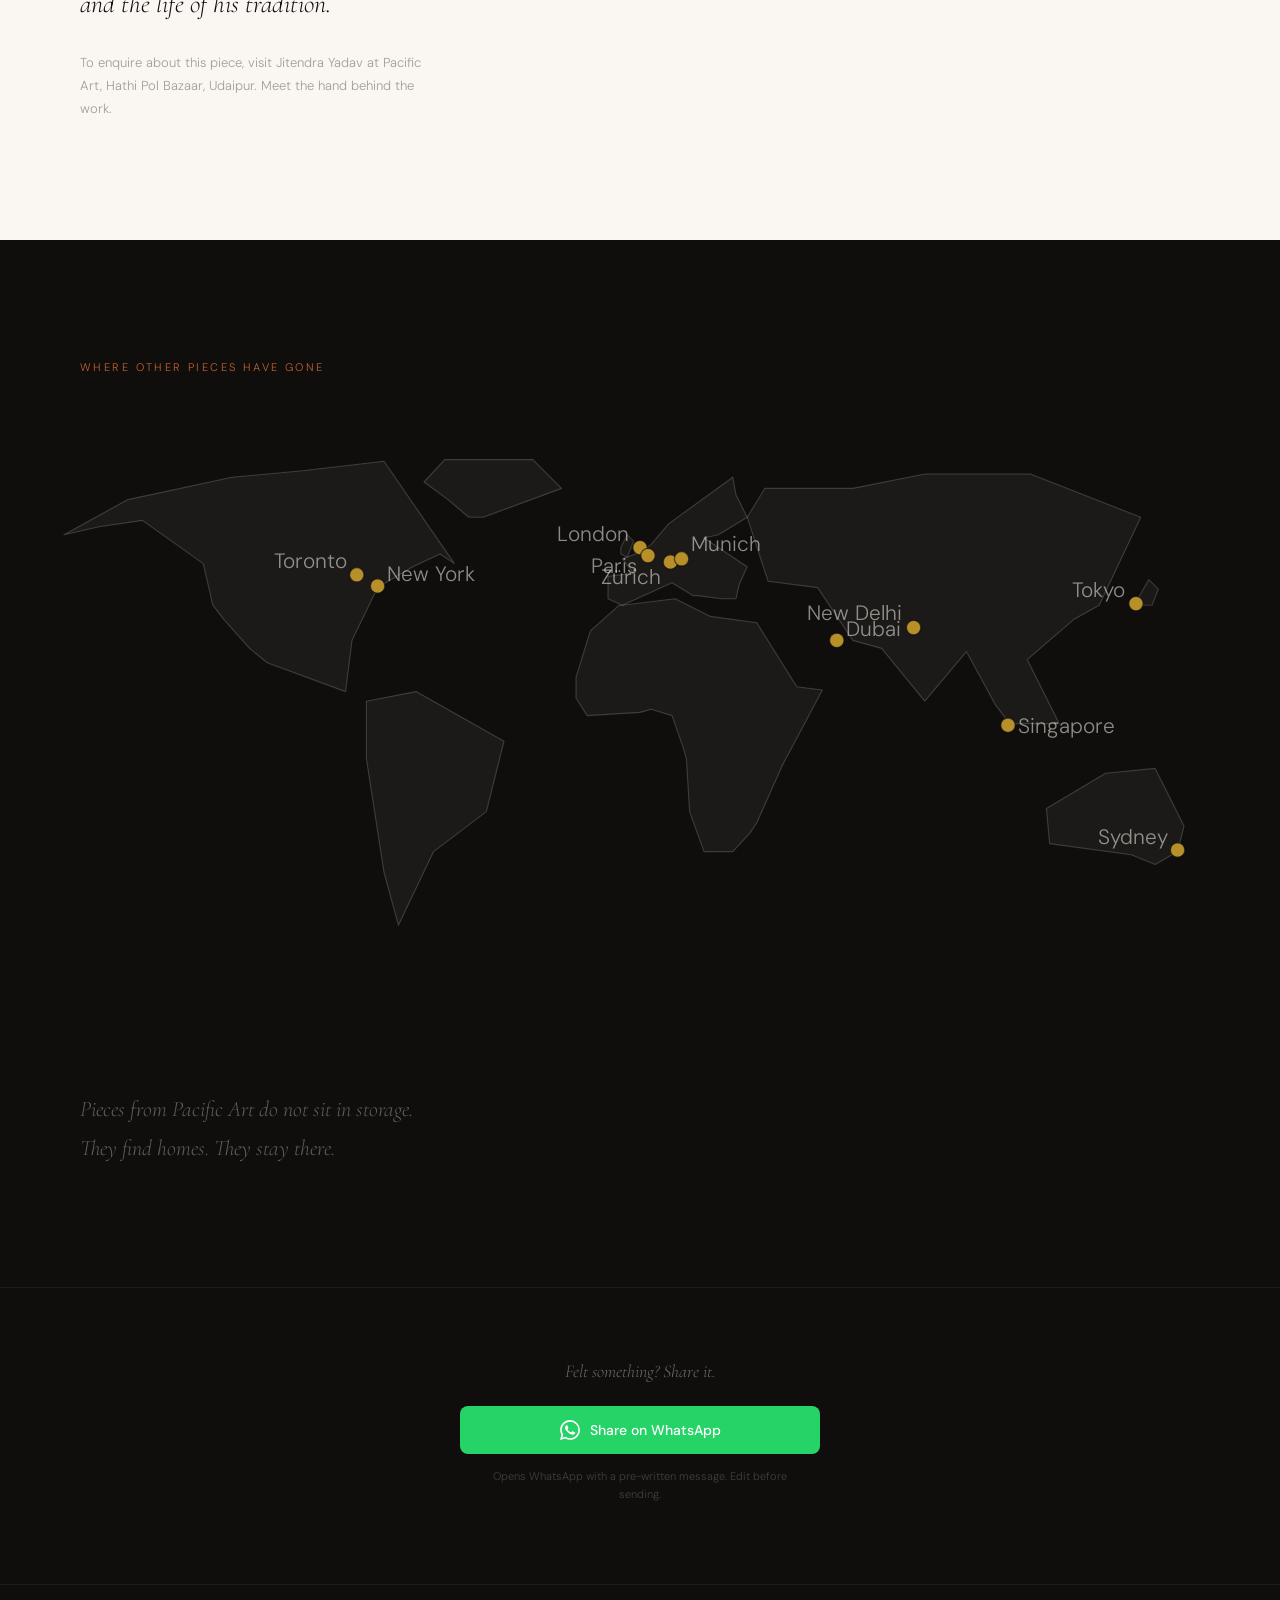
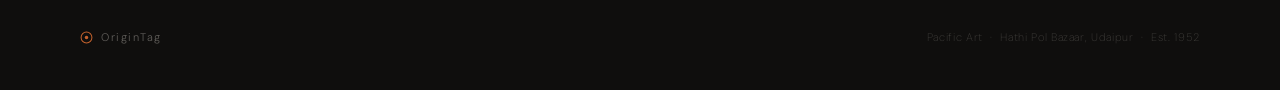
==== commit d115e55e: "V2 Phase 3 — intro rewrite + 4 new features Intro: Option A — 'Some paintings take more than their m" ====
--- a/v2/index.html
+++ b/v2/index.html
@@ -3,13 +3,16 @@
 <head>
   <meta charset="UTF-8">
   <meta name="viewport" content="width=device-width, initial-scale=1.0">
-  <meta name="description" content="Udaipur ki Shaam — a Rajasthani miniature by Jitendra Yadav. 21 days. Four generations. One painting.">
-  <meta property="og:title" content="Udaipur ki Shaam — Pacific Art, Udaipur">
-  <meta property="og:description" content="Four generations. 21 days. A Rajasthani miniature carrying a lineage seventy years in the making.">
-  <meta property="og:image" content="https://devashishjose.github.io/origintag/images/painting-finished.png">
-  <meta property="og:url" content="https://devashishjose.github.io/origintag/v2/">
-  <meta property="og:type" content="website">
-  <meta name="twitter:card" content="summary_large_image">
+  <meta name="description" content="21 days. Four generations. One painting. The story behind the work.">
+  <meta property="og:title" content="Udaipur ki Shaam — Pacific Art, Udaipur" />
+  <meta property="og:description" content="21 days. Four generations. One painting. The story behind the work." />
+  <meta property="og:image" content="https://devashishjose.github.io/origintag/images/painting-finished.png" />
+  <meta property="og:url" content="https://devashishjose.github.io/origintag/v2/" />
+  <meta property="og:type" content="website" />
+  <meta name="twitter:card" content="summary_large_image" />
+  <meta name="twitter:title" content="Udaipur ki Shaam — Pacific Art, Udaipur" />
+  <meta name="twitter:description" content="21 days. Four generations. One painting. The story behind the work." />
+  <meta name="twitter:image" content="https://devashishjose.github.io/origintag/images/painting-finished.png" />
   <title>Udaipur ki Shaam — Pacific Art</title>
   <link rel="preconnect" href="https://fonts.googleapis.com">
   <link rel="preconnect" href="https://fonts.gstatic.com" crossorigin>
@@ -20,9 +23,9 @@
 
 <!-- ─── INTRO ───────────────────────────────────────────────── -->
 <div id="intro" role="presentation">
-  <p class="intro-line" id="iline-1">Some crafts take a lifetime to master.</p>
-  <p class="intro-line" id="iline-2">This one has taken four generations.</p>
-  <p class="intro-line" id="iline-3">Take a moment to see one.</p>
+  <p class="intro-line" id="iline-1">Some paintings take more than their maker.</p>
+  <p class="intro-line" id="iline-2">This one took four generations.</p>
+  <p class="intro-line" id="iline-3">Here's its story.</p>
 </div>
 
 <!-- ─── NAV ─────────────────────────────────────────────────── -->
@@ -115,6 +118,24 @@
     <span class="dot"></span>
     <span class="dot"></span>
     <span class="dot"></span>
+  </div>
+</section>
+
+<!-- ─── VIDEO — Feature 2 ────────────────────────────────────── -->
+<section id="video-section" aria-label="Jitendra Yadav at work">
+  <div class="video-text">
+    <span class="eyebrow r">The hand</span>
+    <p class="video-title r d1">Jitendra at work. No narration needed.</p>
+  </div>
+  <div class="video-wrap r d2">
+    <iframe
+      src="https://www.youtube.com/embed/Vb2PH6cmevI?rel=0&modestbranding=1&color=white"
+      title="Jitendra Yadav — miniature painting at Pacific Art, Udaipur"
+      frameborder="0"
+      allow="accelerometer; clipboard-write; encrypted-media; gyroscope; picture-in-picture"
+      allowfullscreen
+      loading="lazy">
+    </iframe>
   </div>
 </section>
 
@@ -235,6 +256,17 @@
 <!-- ─── 10. THE CLOSE ────────────────────────────────────────── -->
 <section id="close" aria-label="Pricing">
   <div class="close-inner">
+    <!-- Feature 3 — Piece ID verification card -->
+    <div class="piece-id-card r">
+      <div class="piece-id-top">
+        <span class="piece-id-label">Verified Original</span>
+        <span class="piece-id-badge">
+          <span class="piece-id-dot"></span>Verified
+        </span>
+      </div>
+      <p class="piece-id-number">PAC — 2024 — 007</p>
+      <p class="piece-id-note">Registered in the Pacific Art catalogue. This number is unique to this painting.</p>
+    </div>
     <p class="close-label r">One of 14 works made this year</p>
     <p class="close-calc">21 days &nbsp;×&nbsp; ₹850 per day</p>
     <p class="close-price">₹17,850</p>
@@ -309,6 +341,24 @@
   </div>
 </section>
 
+<!-- ─── WHATSAPP SHARE — Feature 4 ──────────────────────────── -->
+<section id="whatsapp-share">
+  <p class="share-prompt r">Felt something? Share it.</p>
+  <div class="share-btn-wrap r d1">
+    <a class="whatsapp-btn"
+       href="https://wa.me/?text=Look%20at%20this%20%E2%80%94%20Udaipur%20ki%20Shaam%20by%20Jitendra%20Yadav.%2021%20days%20of%20work.%20Four%20generations%20of%20craft.%20This%20is%20what%20handmade%20looks%20like.%20https%3A%2F%2Fdevashishjose.github.io%2Forigintag%2Fv2%2F"
+       target="_blank"
+       rel="noopener noreferrer"
+       aria-label="Share on WhatsApp">
+      <svg width="20" height="20" viewBox="0 0 24 24" fill="white" xmlns="http://www.w3.org/2000/svg" aria-hidden="true">
+        <path d="M17.472 14.382c-.297-.149-1.758-.867-2.03-.967-.273-.099-.471-.148-.67.15-.197.297-.767.966-.94 1.164-.173.199-.347.223-.644.075-.297-.15-1.255-.463-2.39-1.475-.883-.788-1.48-1.761-1.653-2.059-.173-.297-.018-.458.13-.606.134-.133.298-.347.446-.52.149-.174.198-.298.298-.497.099-.198.05-.371-.025-.52-.075-.149-.669-1.612-.916-2.207-.242-.579-.487-.5-.669-.51-.173-.008-.371-.01-.57-.01-.198 0-.52.074-.792.372-.272.297-1.04 1.016-1.04 2.479 0 1.462 1.065 2.875 1.213 3.074.149.198 2.096 3.2 5.077 4.487.709.306 1.262.489 1.694.625.712.227 1.36.195 1.871.118.571-.085 1.758-.719 2.006-1.413.248-.694.248-1.289.173-1.413-.074-.124-.272-.198-.57-.347m-5.421 7.403h-.004a9.87 9.87 0 01-5.031-1.378l-.361-.214-3.741.982.998-3.648-.235-.374a9.86 9.86 0 01-1.51-5.26c.001-5.45 4.436-9.884 9.888-9.884 2.64 0 5.122 1.03 6.988 2.898a9.825 9.825 0 012.893 6.994c-.003 5.45-4.437 9.884-9.885 9.884m8.413-18.297A11.815 11.815 0 0012.05 0C5.495 0 .16 5.335.157 11.892c0 2.096.547 4.142 1.588 5.945L.057 24l6.305-1.654a11.882 11.882 0 005.683 1.448h.005c6.554 0 11.89-5.335 11.893-11.893a11.821 11.821 0 00-3.48-8.413Z"/>
+      </svg>
+      Share on WhatsApp
+    </a>
+    <p class="share-hint">Opens WhatsApp with a pre-written message. Edit before sending.</p>
+  </div>
+</section>
+
 <!-- ─── FOOTER ────────────────────────────────────────────────── -->
 <footer id="footer">
   <div class="footer-logo">
--- a/v2/css/style.css
+++ b/v2/css/style.css
@@ -171,7 +171,7 @@
   width: 100%;
   height: 100%;
   object-fit: contain;
-  object-position: center center;
+  object-position: center bottom; /* painting flush with bottom → title sits on painting */
 }
 #hero-overlay {
   position: absolute;
@@ -186,7 +186,7 @@
 }
 #hero-content {
   position: absolute;
-  bottom: 36px;
+  bottom: 56px;
   left: 24px;
   right: 24px;
   opacity: 0;
@@ -771,12 +771,162 @@
   line-height: 1.6;
 }
 
+/* ─────────────────────────────────────────────────────────────
+   VIDEO SECTION — Feature 2
+   ───────────────────────────────────────────────────────────── */
+#video-section {
+  background: var(--ink);
+  padding: 72px 24px 80px;
+  border-top: 1px solid rgba(245,240,232,0.06);
+}
+.video-text {
+  text-align: center;
+  margin-bottom: 36px;
+}
+.video-title {
+  font-family: var(--serif);
+  font-size: clamp(18px, 4.5vw, 26px);
+  font-style: italic;
+  font-weight: 300;
+  color: var(--cream);
+  line-height: 1.5;
+}
+.video-wrap {
+  position: relative;
+  width: 100%;
+  max-width: 800px;
+  margin: 0 auto;
+  aspect-ratio: 16 / 9;
+  overflow: hidden;
+  border-radius: 3px;
+  background: #0a0908;
+}
+.video-wrap iframe {
+  position: absolute;
+  inset: 0;
+  width: 100%;
+  height: 100%;
+  border: none;
+}
+
+/* ─────────────────────────────────────────────────────────────
+   PIECE ID CARD — Feature 3
+   ───────────────────────────────────────────────────────────── */
+.piece-id-card {
+  background: #1A1814;
+  border: 1px solid rgba(184, 144, 42, 0.3);
+  border-radius: 6px;
+  padding: 20px 24px;
+  margin-bottom: 40px;
+}
+.piece-id-top {
+  display: flex;
+  align-items: center;
+  justify-content: space-between;
+  margin-bottom: 16px;
+}
+.piece-id-label {
+  font-family: var(--sans);
+  font-size: 10px;
+  font-weight: 300;
+  letter-spacing: 0.22em;
+  text-transform: uppercase;
+  color: var(--gold);
+}
+.piece-id-badge {
+  display: inline-flex;
+  align-items: center;
+  gap: 5px;
+  background: rgba(59, 109, 17, 0.2);
+  border: 1px solid rgba(59, 109, 17, 0.4);
+  border-radius: 20px;
+  padding: 3px 10px 3px 8px;
+  font-family: var(--sans);
+  font-size: 11px;
+  font-weight: 300;
+  color: #72b83a;
+}
+.piece-id-dot {
+  width: 6px;
+  height: 6px;
+  border-radius: 50%;
+  background: #72b83a;
+  flex-shrink: 0;
+}
+.piece-id-number {
+  font-family: var(--sans);
+  font-size: 22px;
+  font-weight: 400;
+  color: var(--cream);
+  letter-spacing: 0.06em;
+  margin-bottom: 10px;
+}
+.piece-id-note {
+  font-family: var(--sans);
+  font-size: 12px;
+  font-weight: 300;
+  line-height: 1.65;
+  color: rgba(245,240,232,0.38);
+}
+
+/* ─────────────────────────────────────────────────────────────
+   WHATSAPP SHARE — Feature 4
+   ───────────────────────────────────────────────────────────── */
+#whatsapp-share {
+  background: var(--ink);
+  padding: 52px 24px 56px;
+  text-align: center;
+  border-top: 1px solid rgba(245,240,232,0.06);
+}
+.share-prompt {
+  font-family: var(--serif);
+  font-size: 18px;
+  font-style: italic;
+  font-weight: 300;
+  color: rgba(245,240,232,0.4);
+  margin-bottom: 24px;
+}
+.share-btn-wrap {
+  display: flex;
+  flex-direction: column;
+  align-items: center;
+  gap: 14px;
+}
+.whatsapp-btn {
+  display: inline-flex;
+  align-items: center;
+  justify-content: center;
+  gap: 10px;
+  background: #25D366;
+  border-radius: 8px;
+  padding: 14px 24px;
+  width: 100%;
+  max-width: 360px;
+  text-decoration: none;
+  font-family: var(--sans);
+  font-size: 14px;
+  font-weight: 500;
+  color: #fff;
+  transition: opacity 0.25s ease, transform 0.2s ease;
+  -webkit-tap-highlight-color: transparent;
+}
+.whatsapp-btn:hover  { opacity: 0.88; }
+.whatsapp-btn:active { transform: scale(0.97); opacity: 0.8; }
+.share-hint {
+  font-family: var(--sans);
+  font-size: 11px;
+  font-weight: 300;
+  color: rgba(245,240,232,0.22);
+  line-height: 1.6;
+  max-width: 300px;
+}
+
 /* ═════════════════════════════════════════════════════════════
    BREAKPOINT — TABLET (min-width: 640px)
    ═════════════════════════════════════════════════════════════ */
 @media (min-width: 640px) {
   #hero { height: 78vh; }
-  #hero-content { bottom: 44px; left: 32px; right: 32px; }
+  #hero-content { bottom: 60px; left: 32px; right: 32px; }
 
   .carousel-slide { flex: 0 0 85%; }
 
@@ -798,6 +948,8 @@
   .pigments-text { padding: 44px 48px 0; }
 
   #close { padding: 96px 48px; }
+  #video-section { padding: 80px 48px 88px; }
+  #whatsapp-share { padding: 60px 48px 64px; }
   #provenance { padding: 96px 0; }
   .prov-header { padding: 0 48px; }
   .prov-note { padding: 0 48px; }
@@ -894,6 +1046,12 @@
   #close { padding: 120px 80px; }
   .close-inner { max-width: 560px; }
 
+  /* Video */
+  #video-section { padding: 96px 80px 104px; }
+
+  /* WhatsApp */
+  #whatsapp-share { padding: 72px 80px 80px; }
+
   /* Provenance */
   #provenance { padding: 120px 0; }
   .prov-header { padding: 0 80px; }
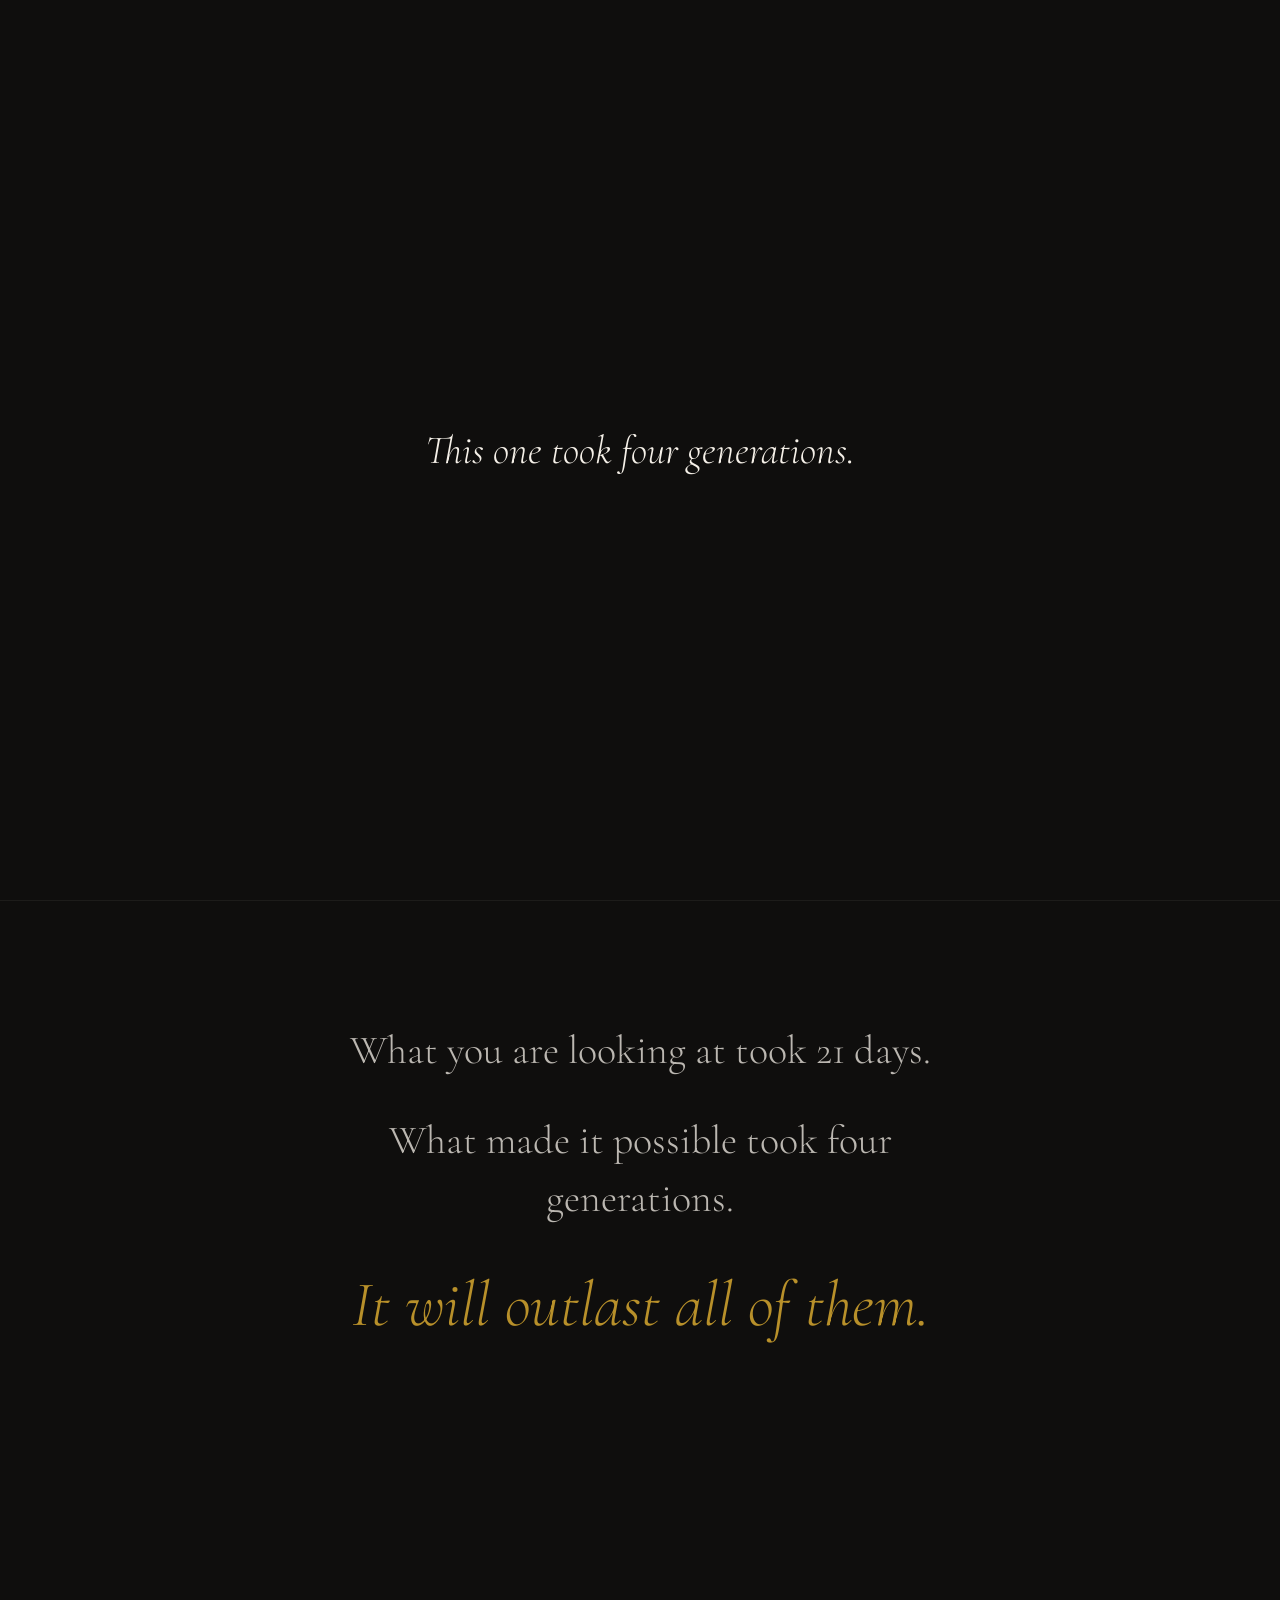
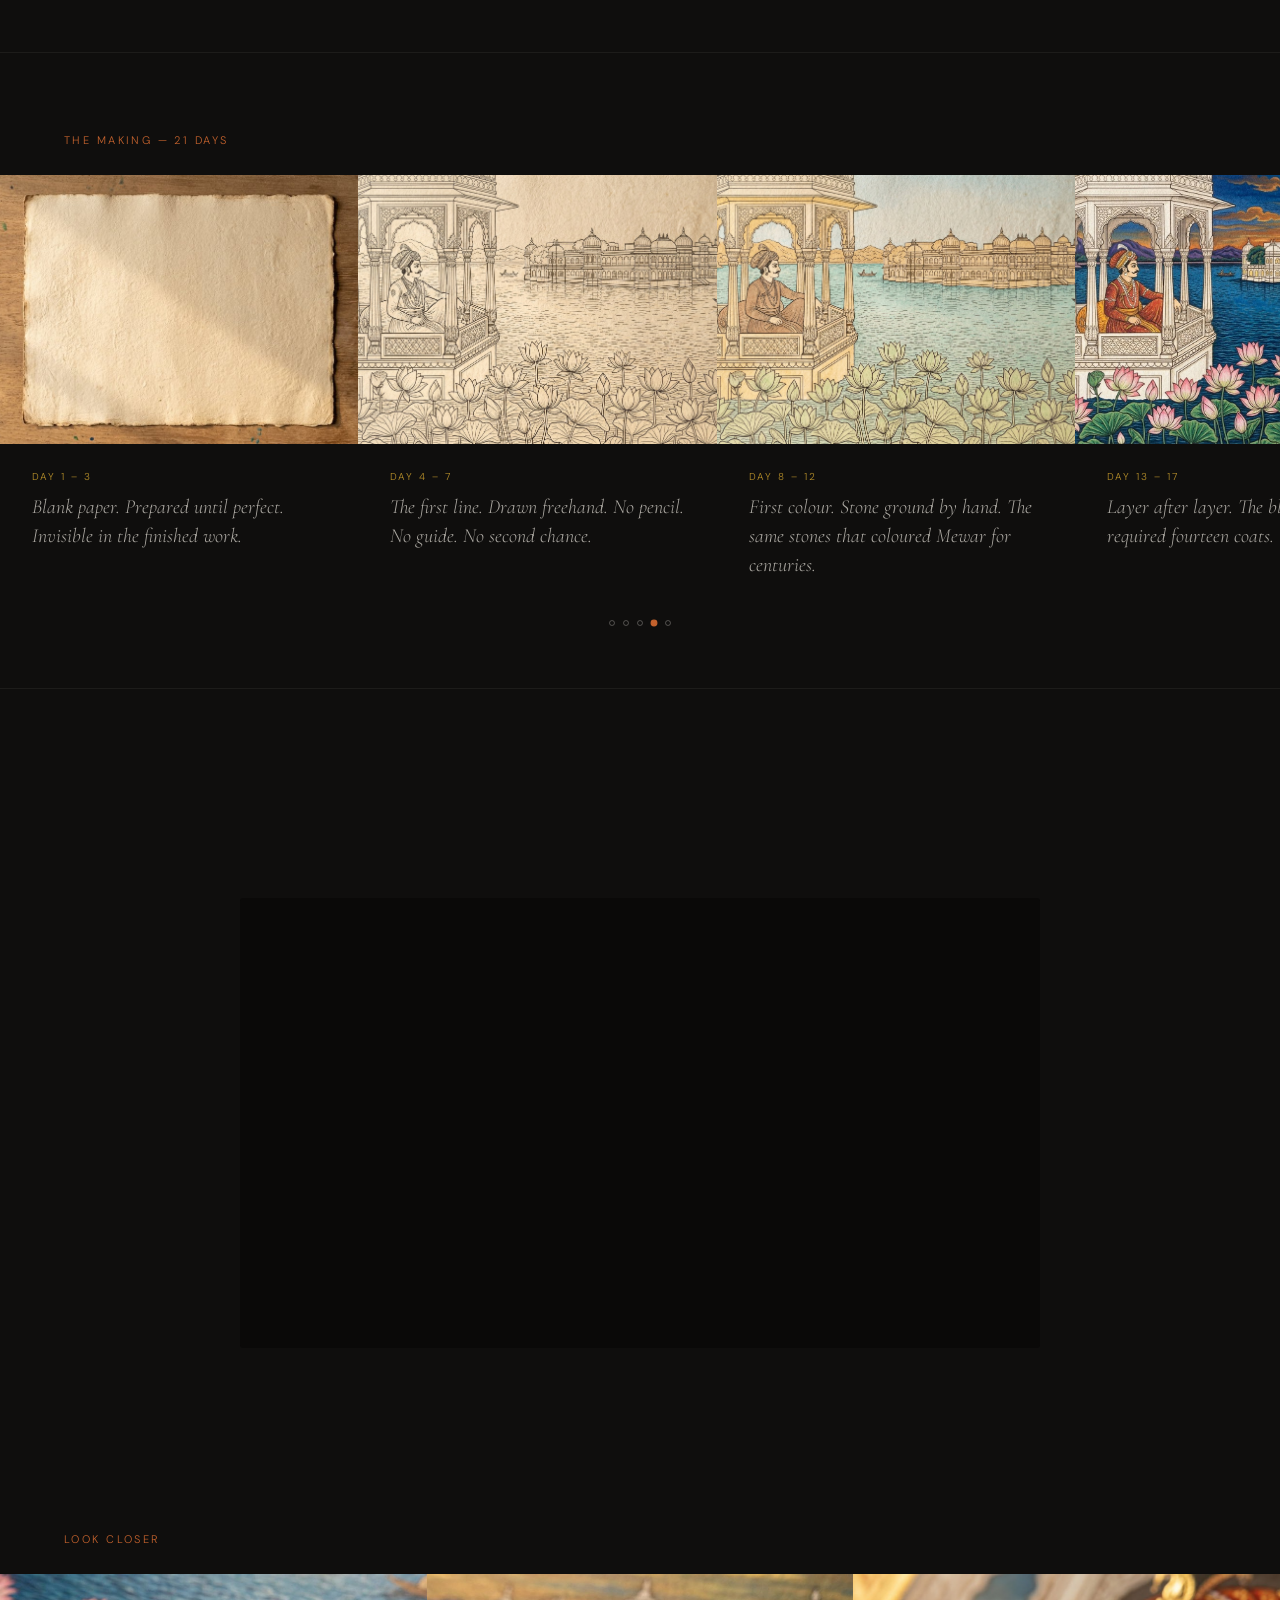
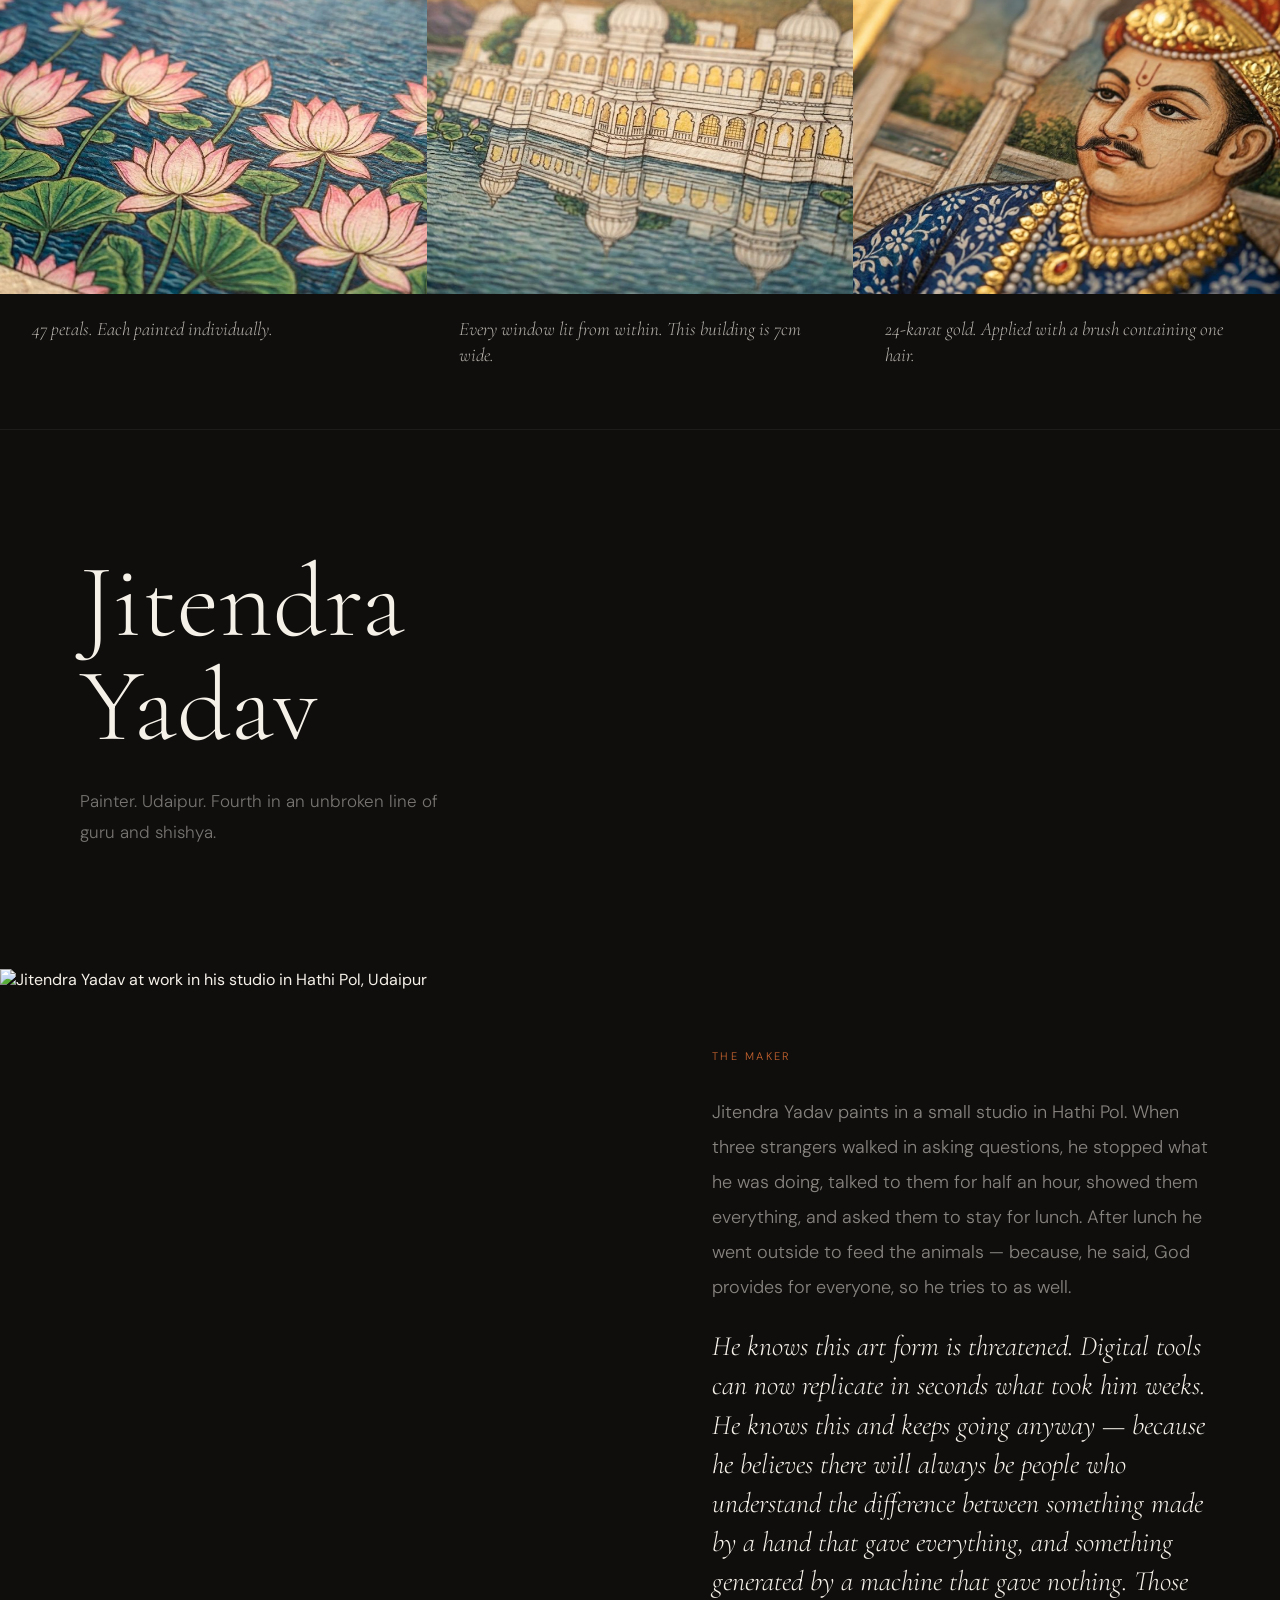
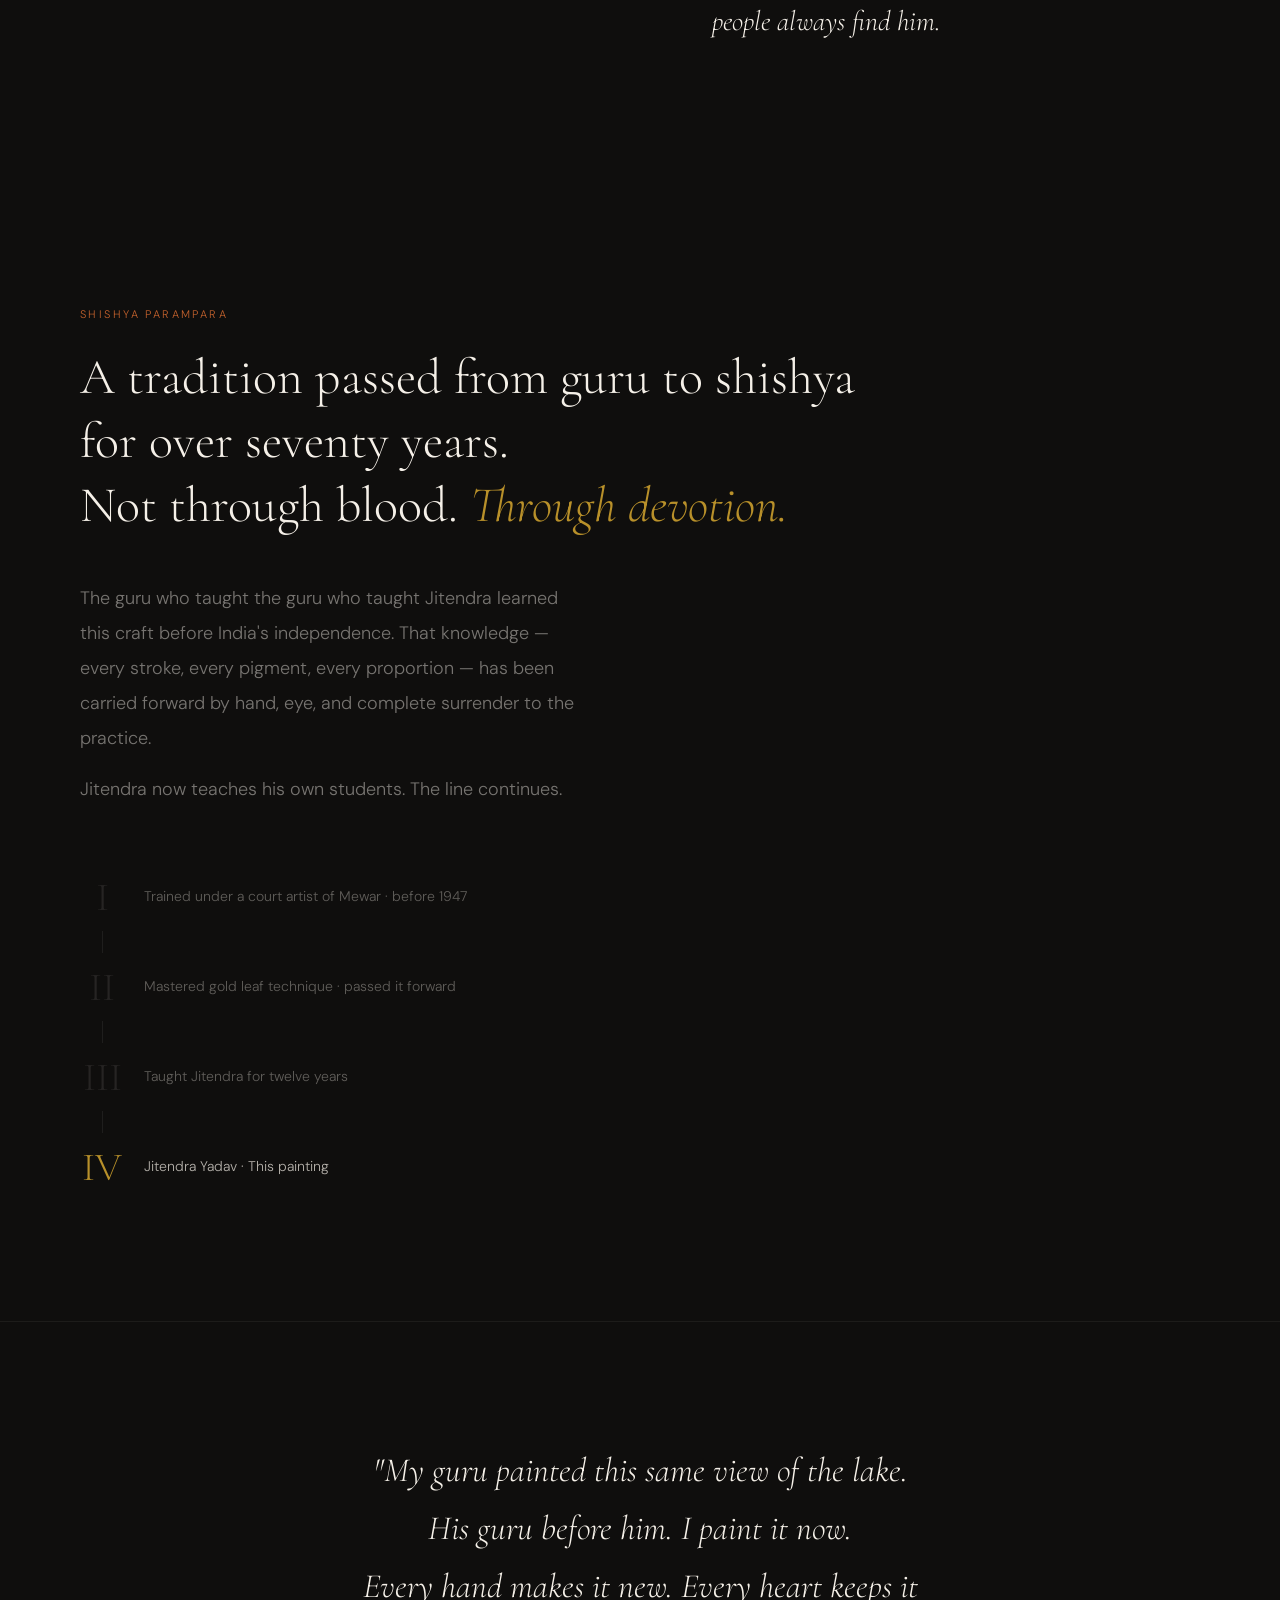
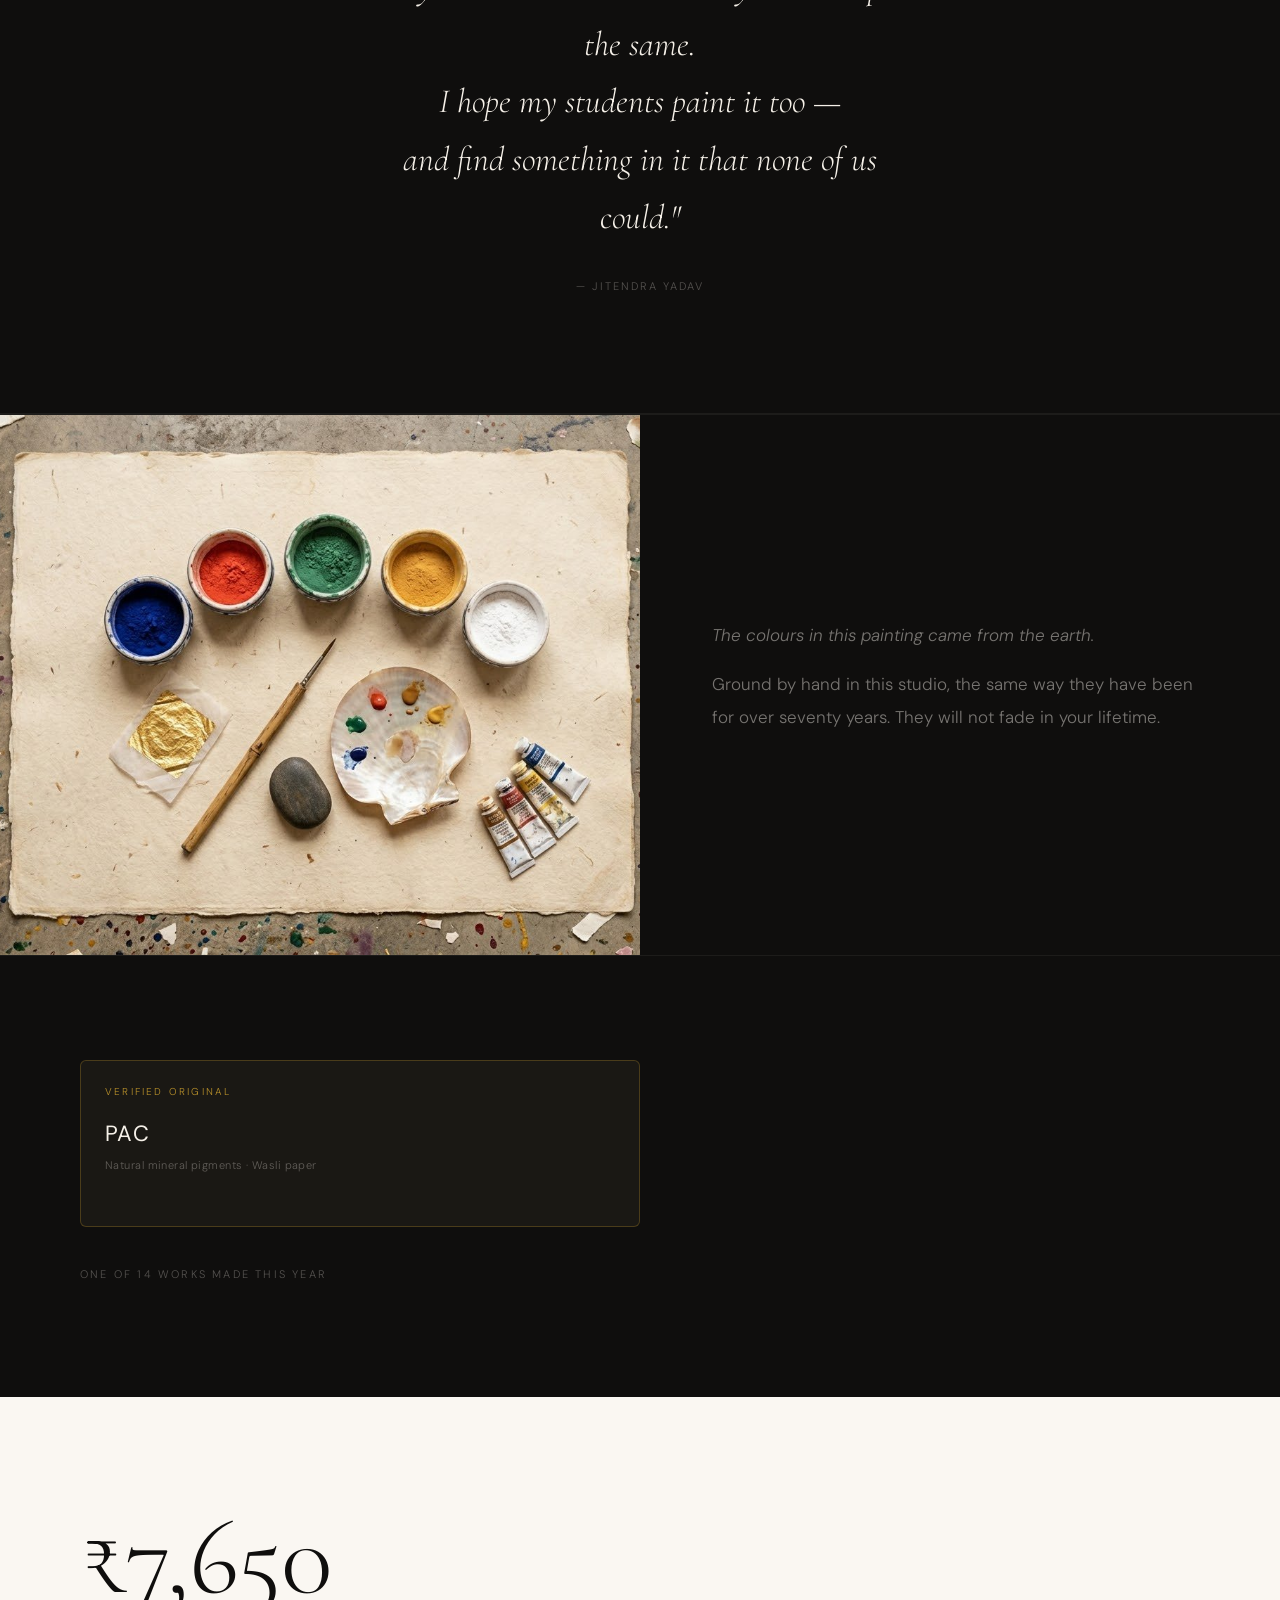
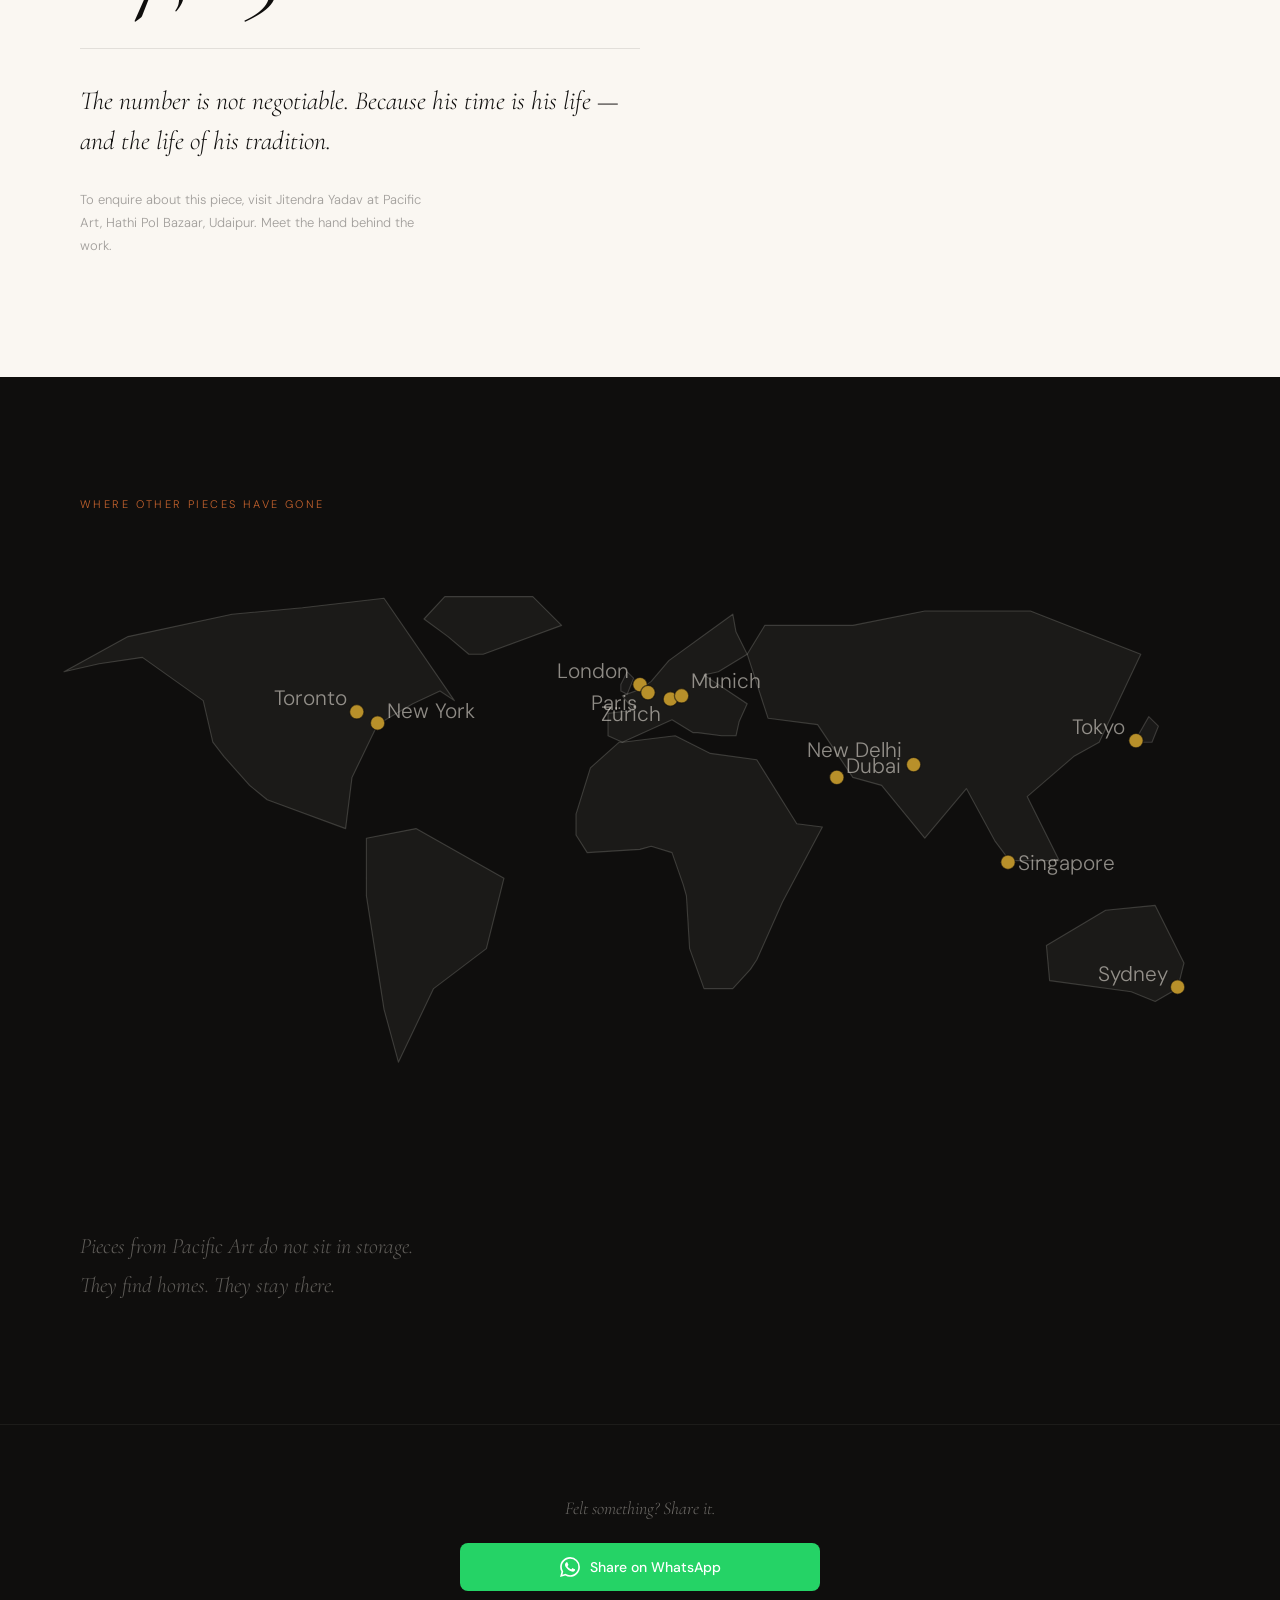
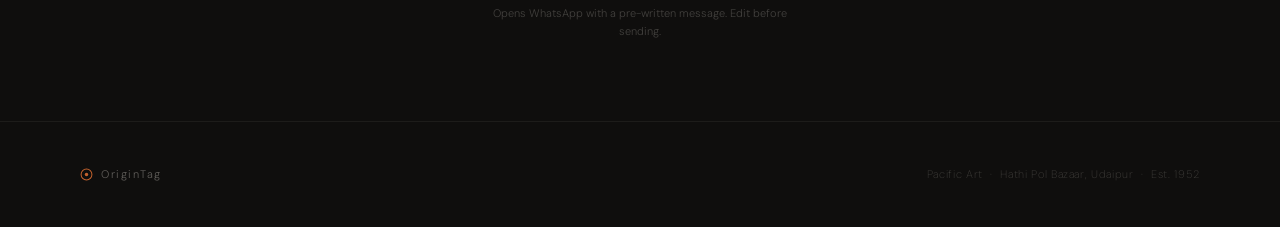
==== commit 09520b3f: "V2 Phase 4 — hero fix, layout tightening, card animation Note 1: 'What you cannot see' → 'Look close" ====
--- a/v2/index.html
+++ b/v2/index.html
@@ -141,7 +141,7 @@
 
 <!-- ─── 4. WHAT YOU CANNOT SEE ──────────────────────────────── -->
 <section id="details" aria-label="Detail close-ups">
-  <p class="section-label r">What you cannot see</p>
+  <p class="section-label r">Look closer</p>
   <div class="carousel" id="detail-carousel" role="region" aria-label="Detail zooms — swipe to explore">
     <div class="carousel-slide" role="group" aria-label="Detail 1 of 3">
       <div class="slide-img">
@@ -255,25 +255,36 @@
 
 <!-- ─── 10. THE CLOSE ────────────────────────────────────────── -->
 <section id="close" aria-label="Pricing">
-  <div class="close-inner">
-    <!-- Feature 3 — Piece ID verification card -->
-    <div class="piece-id-card r">
-      <div class="piece-id-top">
-        <span class="piece-id-label">Verified Original</span>
-        <span class="piece-id-badge">
-          <span class="piece-id-dot"></span>Verified
-        </span>
-      </div>
-      <p class="piece-id-number">PAC — 2024 — 007</p>
-      <p class="piece-id-note">Registered in the Pacific Art catalogue. This number is unique to this painting.</p>
-    </div>
-    <p class="close-label r">One of 14 works made this year</p>
-    <p class="close-calc">21 days &nbsp;×&nbsp; ₹850 per day</p>
-    <p class="close-price">₹17,850</p>
-    <hr class="close-rule r d3" aria-hidden="true">
-    <p class="close-note r d4">The number is not negotiable. Because his time is his life — and the life of his tradition.</p>
-    <p class="close-contact r d5">To enquire about this piece, visit Jitendra Yadav at Pacific Art, Hathi Pol Bazaar, Udaipur. Meet the hand behind the work.</p>
-  </div>
+
+  <!-- Dark zone — authentication -->
+  <div class="close-dark">
+    <div class="close-inner">
+      <div class="piece-id-card r">
+        <div class="piece-id-top">
+          <span class="piece-id-label">Verified Original</span>
+          <span class="piece-id-badge">
+            <span class="piece-id-dot"></span>Verified
+          </span>
+        </div>
+        <p class="piece-id-number">PAC — 2024 — 007</p>
+        <p class="piece-id-meta">Natural mineral pigments · Wasli paper</p>
+        <p class="piece-id-note">Registered in the Pacific Art catalogue. This number is unique to this painting.</p>
+      </div>
+      <p class="close-label r">One of 14 works made this year</p>
+    </div>
+  </div>
+
+  <!-- Cream zone — price -->
+  <div class="close-cream">
+    <div class="close-inner">
+      <p class="close-calc">21 days &nbsp;×&nbsp; ₹850 per day</p>
+      <p class="close-price">₹17,850</p>
+      <hr class="close-rule r d3" aria-hidden="true">
+      <p class="close-note r d4">The number is not negotiable. Because his time is his life — and the life of his tradition.</p>
+      <p class="close-contact r d5">To enquire about this piece, visit Jitendra Yadav at Pacific Art, Hathi Pol Bazaar, Udaipur. Meet the hand behind the work.</p>
+    </div>
+  </div>
+
 </section>
 
 <!-- ─── 11. PROVENANCE — Change 6: SVG world map ─────────────── -->
--- a/v2/css/style.css
+++ b/v2/css/style.css
@@ -170,8 +170,8 @@
 #hero-img {
   width: 100%;
   height: 100%;
-  object-fit: contain;
-  object-position: center bottom; /* painting flush with bottom → title sits on painting */
+  object-fit: cover;
+  object-position: center center;
 }
 #hero-overlay {
   position: absolute;
@@ -457,7 +457,7 @@
    ───────────────────────────────────────────────────────────── */
 #artist {
   background: var(--ink);
-  padding-bottom: 80px;
+  padding-bottom: 44px; /* Note 3 — reduce gap before lineage */
 }
 .artist-layout {
   display: flex;
@@ -534,7 +534,7 @@
    ───────────────────────────────────────────────────────────── */
 #lineage {
   background: var(--ink);
-  padding: 80px 24px;
+  padding: 44px 24px 80px; /* Note 3 — tighter top, generous bottom */
 }
 .lineage-inner h2 {
   font-family: var(--serif);
@@ -641,11 +641,24 @@
 }
 
 /* ─────────────────────────────────────────────────────────────
-   THE CLOSE — completely different feel
-   ───────────────────────────────────────────────────────────── */
-#close {
+   THE CLOSE — two zones: dark auth → cream price
+   ───────────────────────────────────────────────────────────── */
+#close { padding: 0; }
+
+.close-dark {
+  background: var(--ink);
+  padding: 72px 24px 56px;
+  border-top: 1px solid rgba(245,240,232,0.06);
+}
+/* close-label sits in the dark zone — needs cream colour */
+.close-dark .close-label {
+  color: rgba(245,240,232,0.3);
+  margin-top: 36px;
+}
+
+.close-cream {
   background: var(--warm);
-  padding: 80px 24px;
+  padding: 60px 24px 80px;
 }
 .close-inner { max-width: 480px; }
 .close-label {
@@ -861,12 +874,30 @@
   letter-spacing: 0.06em;
   margin-bottom: 10px;
 }
+.piece-id-meta {
+  font-family: var(--sans);
+  font-size: 11px;
+  font-weight: 300;
+  letter-spacing: 0.04em;
+  color: rgba(245,240,232,0.32);
+  margin-bottom: 14px;
+}
 .piece-id-note {
   font-family: var(--sans);
   font-size: 12px;
   font-weight: 300;
   line-height: 1.65;
   color: rgba(245,240,232,0.38);
+}
+
+/* Verified badge pulse — fires once after typewriter completes */
+@keyframes verified-pulse {
+  0%   { box-shadow: 0 0 0 0 rgba(114,184,58,0.55); }
+  65%  { box-shadow: 0 0 0 10px rgba(114,184,58,0); }
+  100% { box-shadow: 0 0 0 0 rgba(114,184,58,0); }
+}
+.piece-id-badge.pulse {
+  animation: verified-pulse 0.9s ease-out forwards;
 }
 
 /* ─────────────────────────────────────────────────────────────
@@ -947,7 +978,8 @@
   #pigments { padding-bottom: 96px; }
   .pigments-text { padding: 44px 48px 0; }
 
-  #close { padding: 96px 48px; }
+  .close-dark  { padding: 88px 48px 64px; }
+  .close-cream { padding: 72px 48px 96px; }
   #video-section { padding: 80px 48px 88px; }
   #whatsapp-share { padding: 60px 48px 64px; }
   #provenance { padding: 96px 0; }
@@ -1043,7 +1075,8 @@
   .pigments-text p { font-size: 17px; }
 
   /* Close */
-  #close { padding: 120px 80px; }
+  .close-dark  { padding: 104px 80px 80px; }
+  .close-cream { padding: 80px 80px 120px; }
   .close-inner { max-width: 560px; }
 
   /* Video */
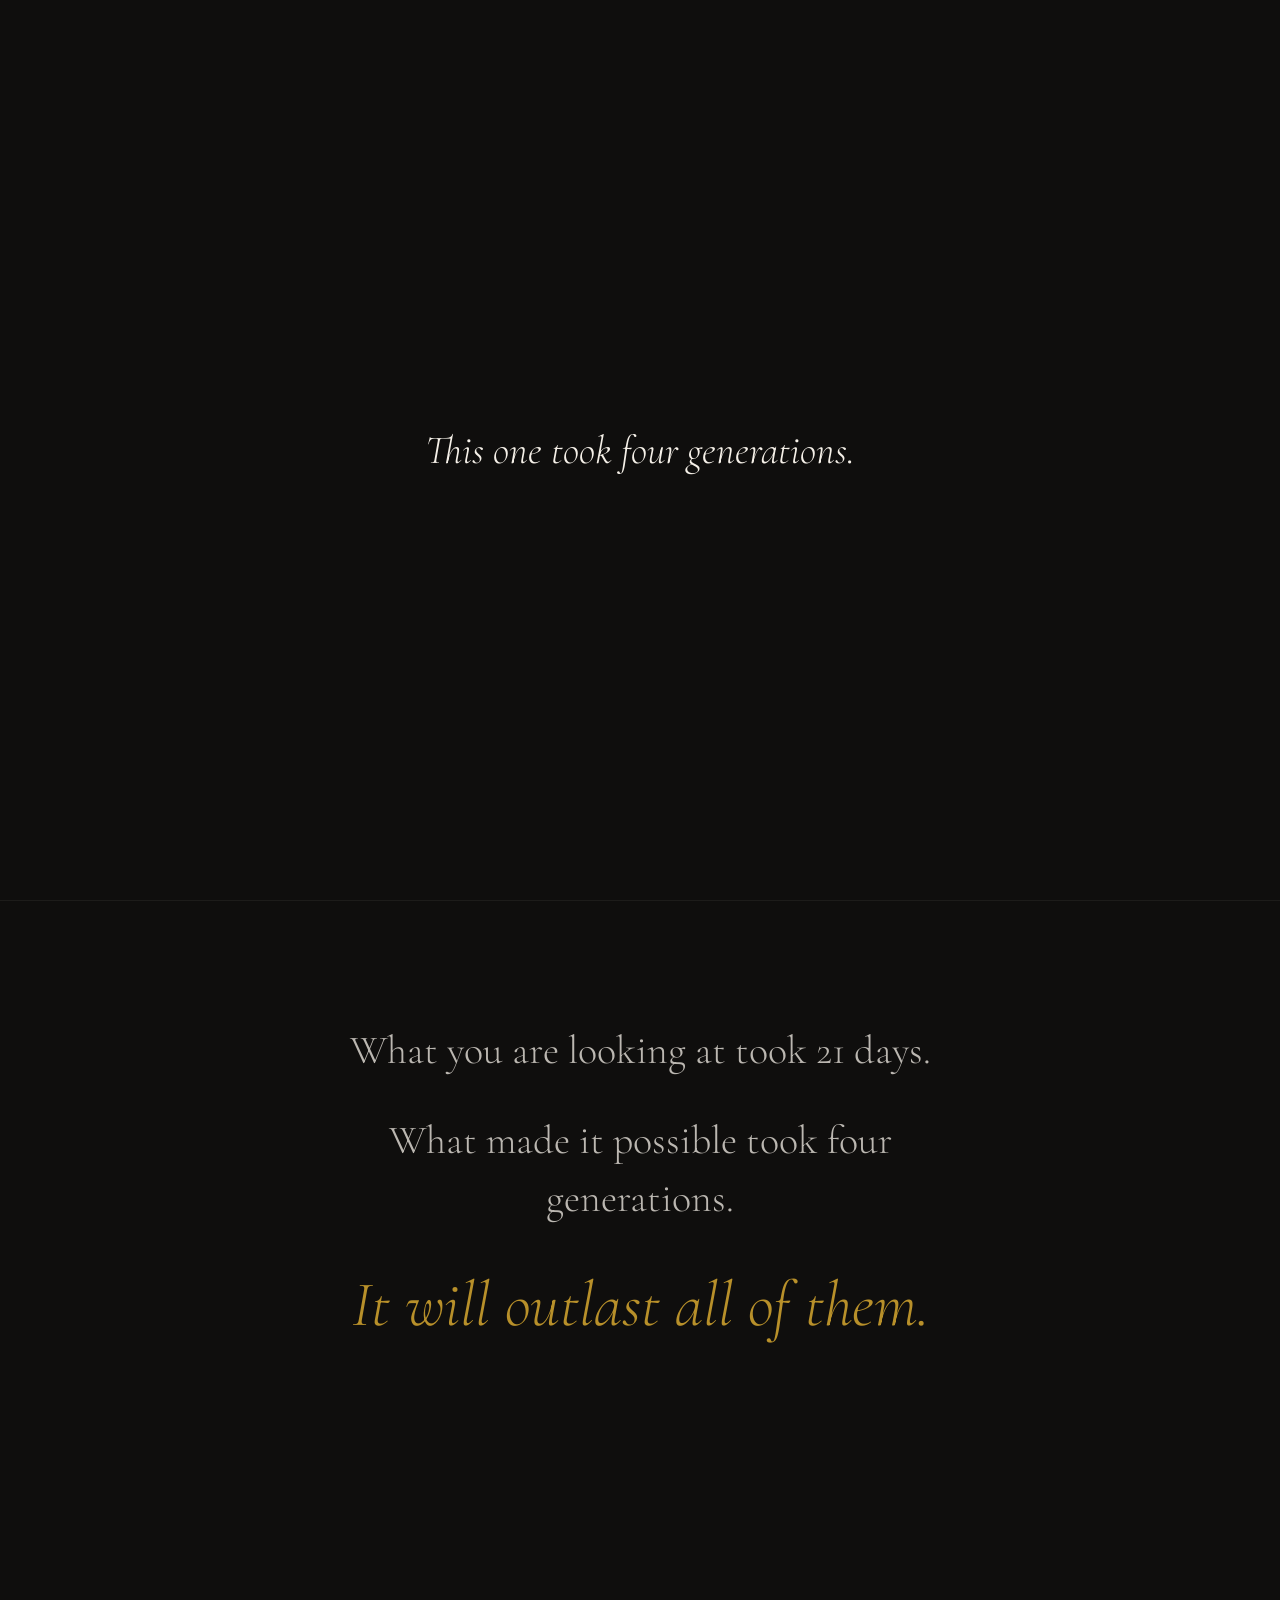
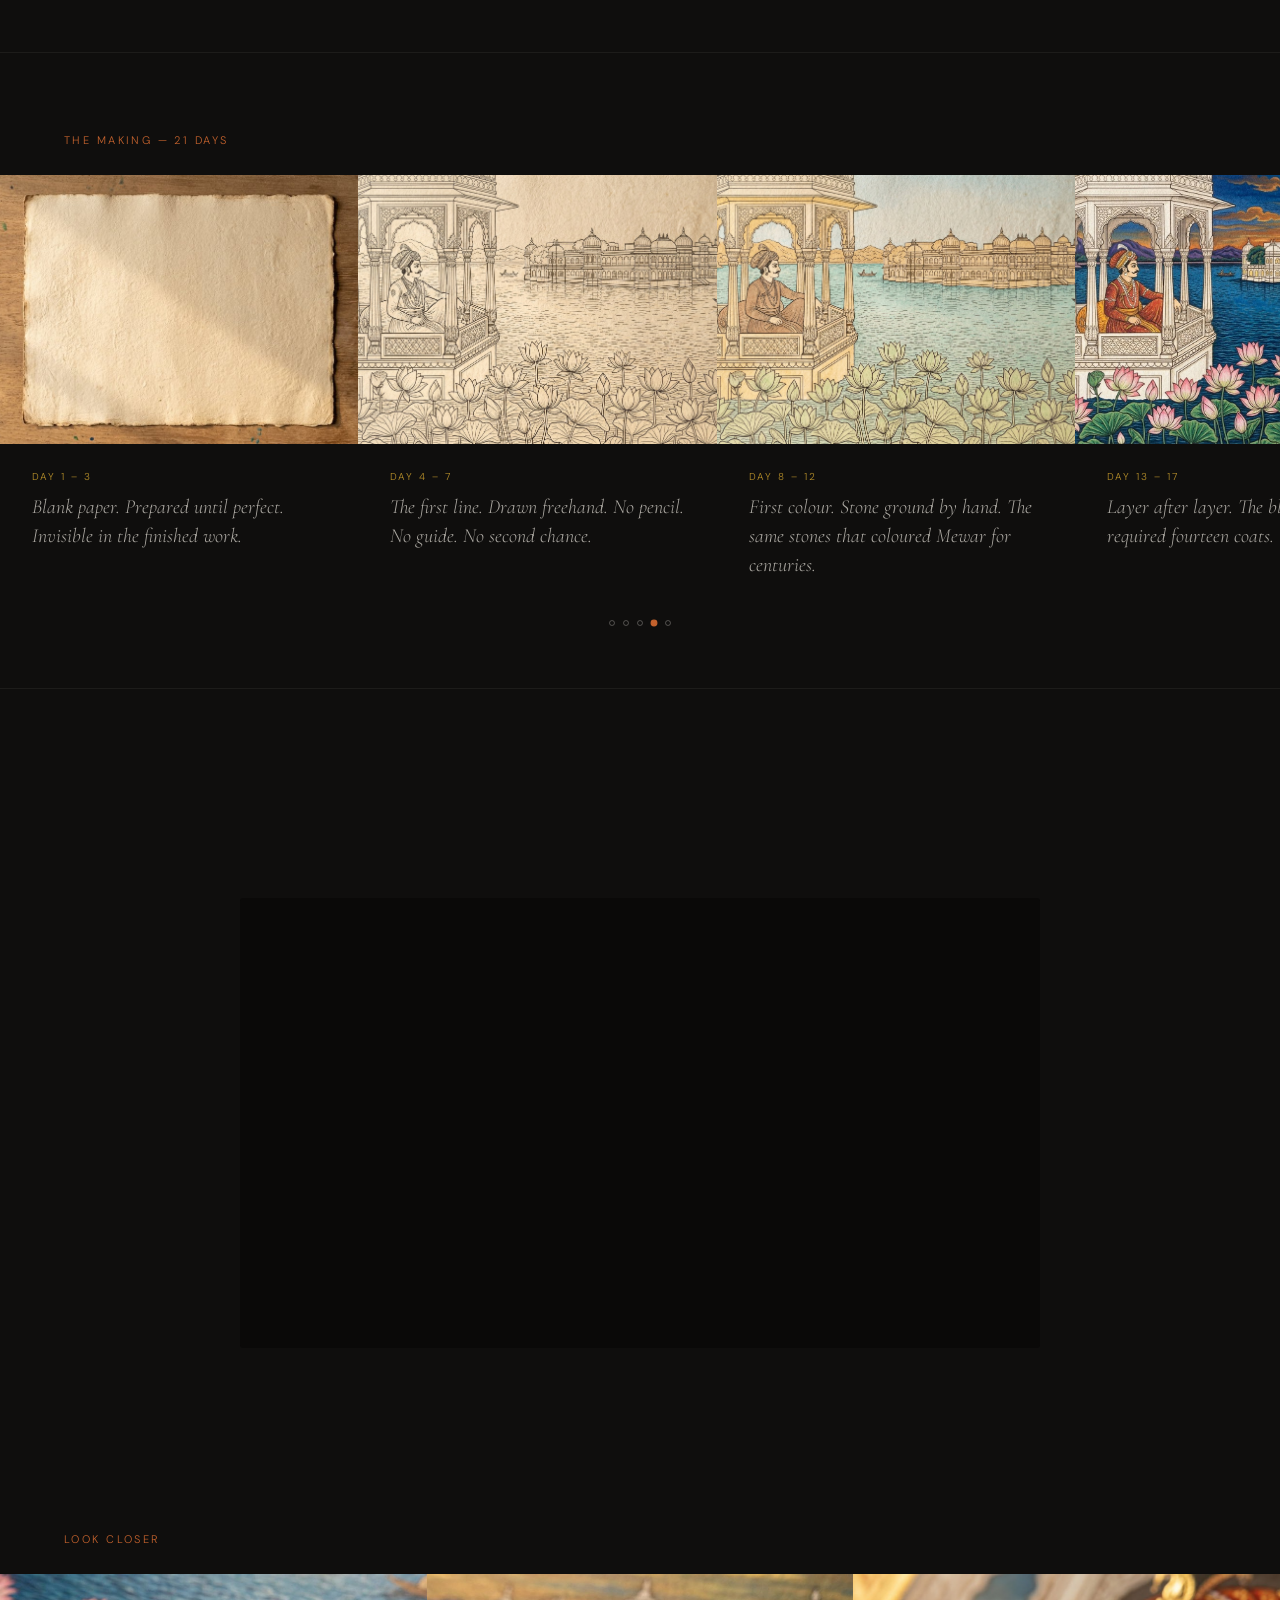
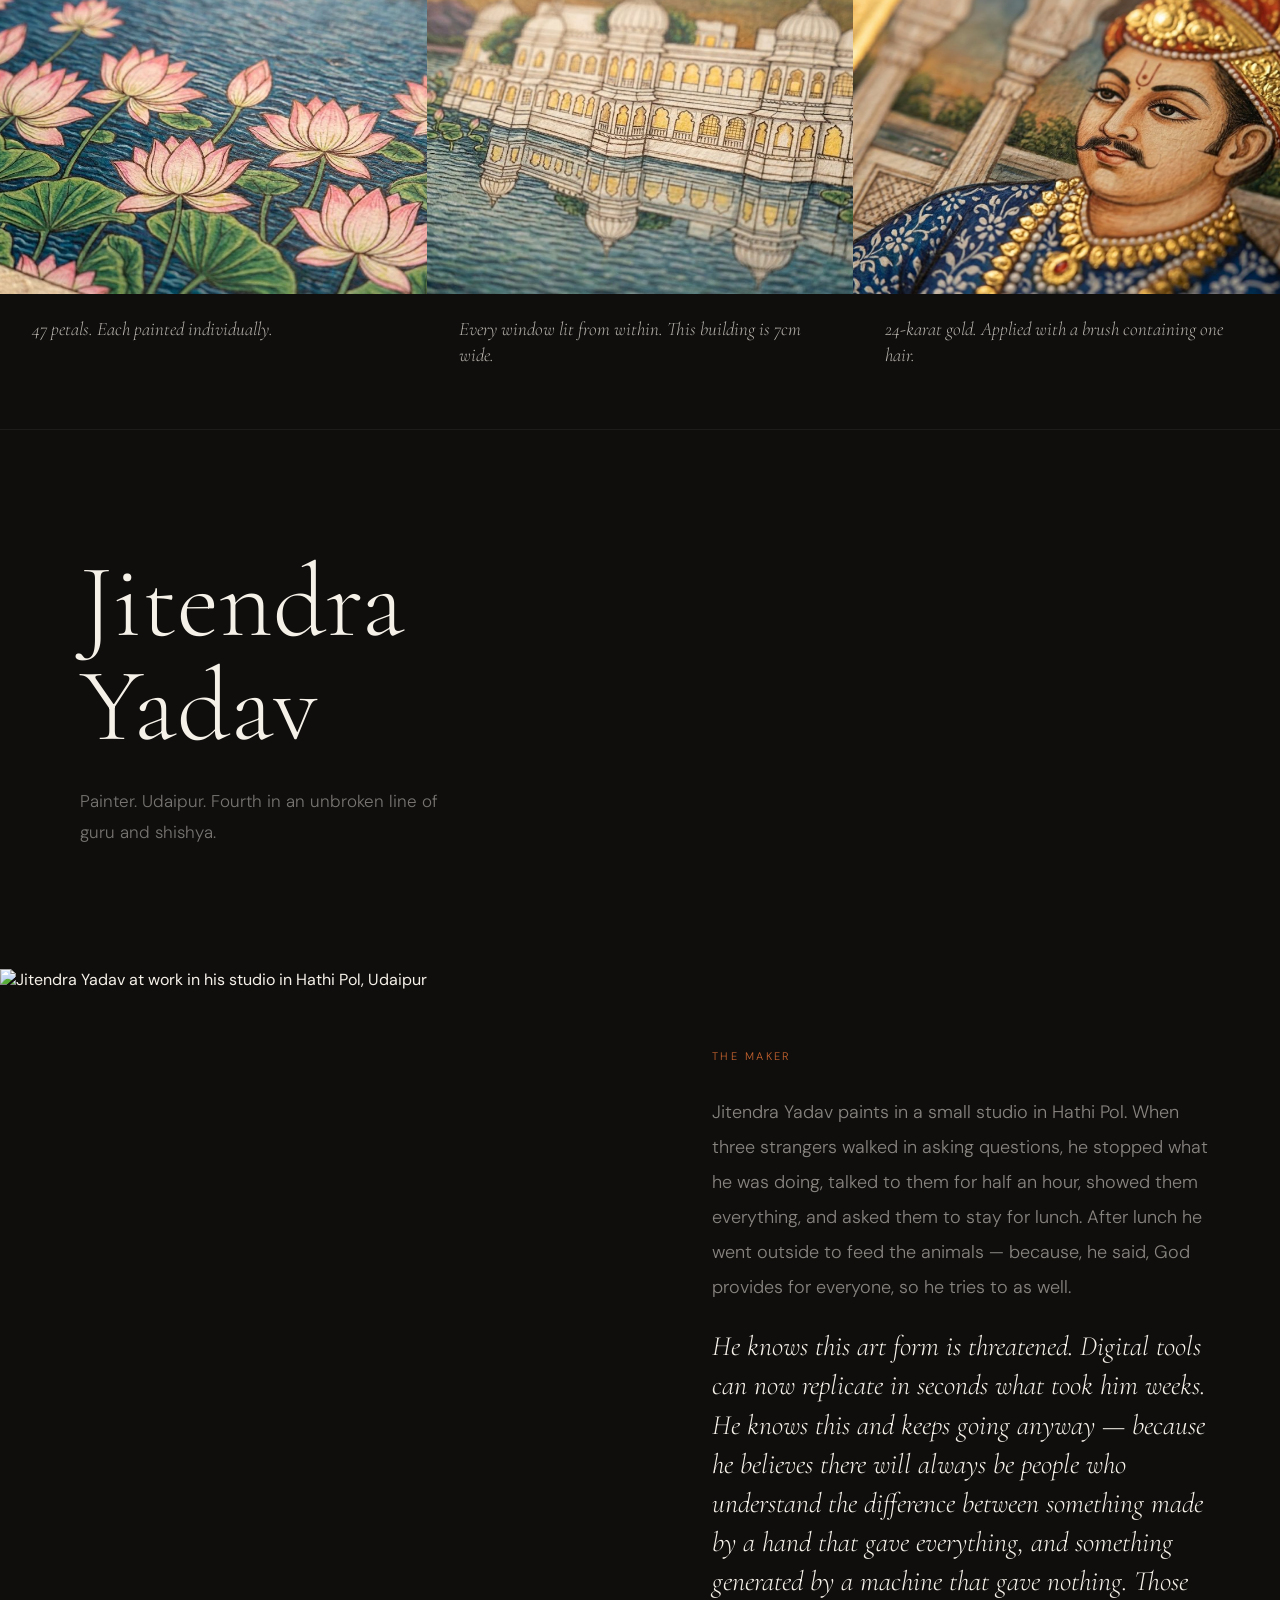
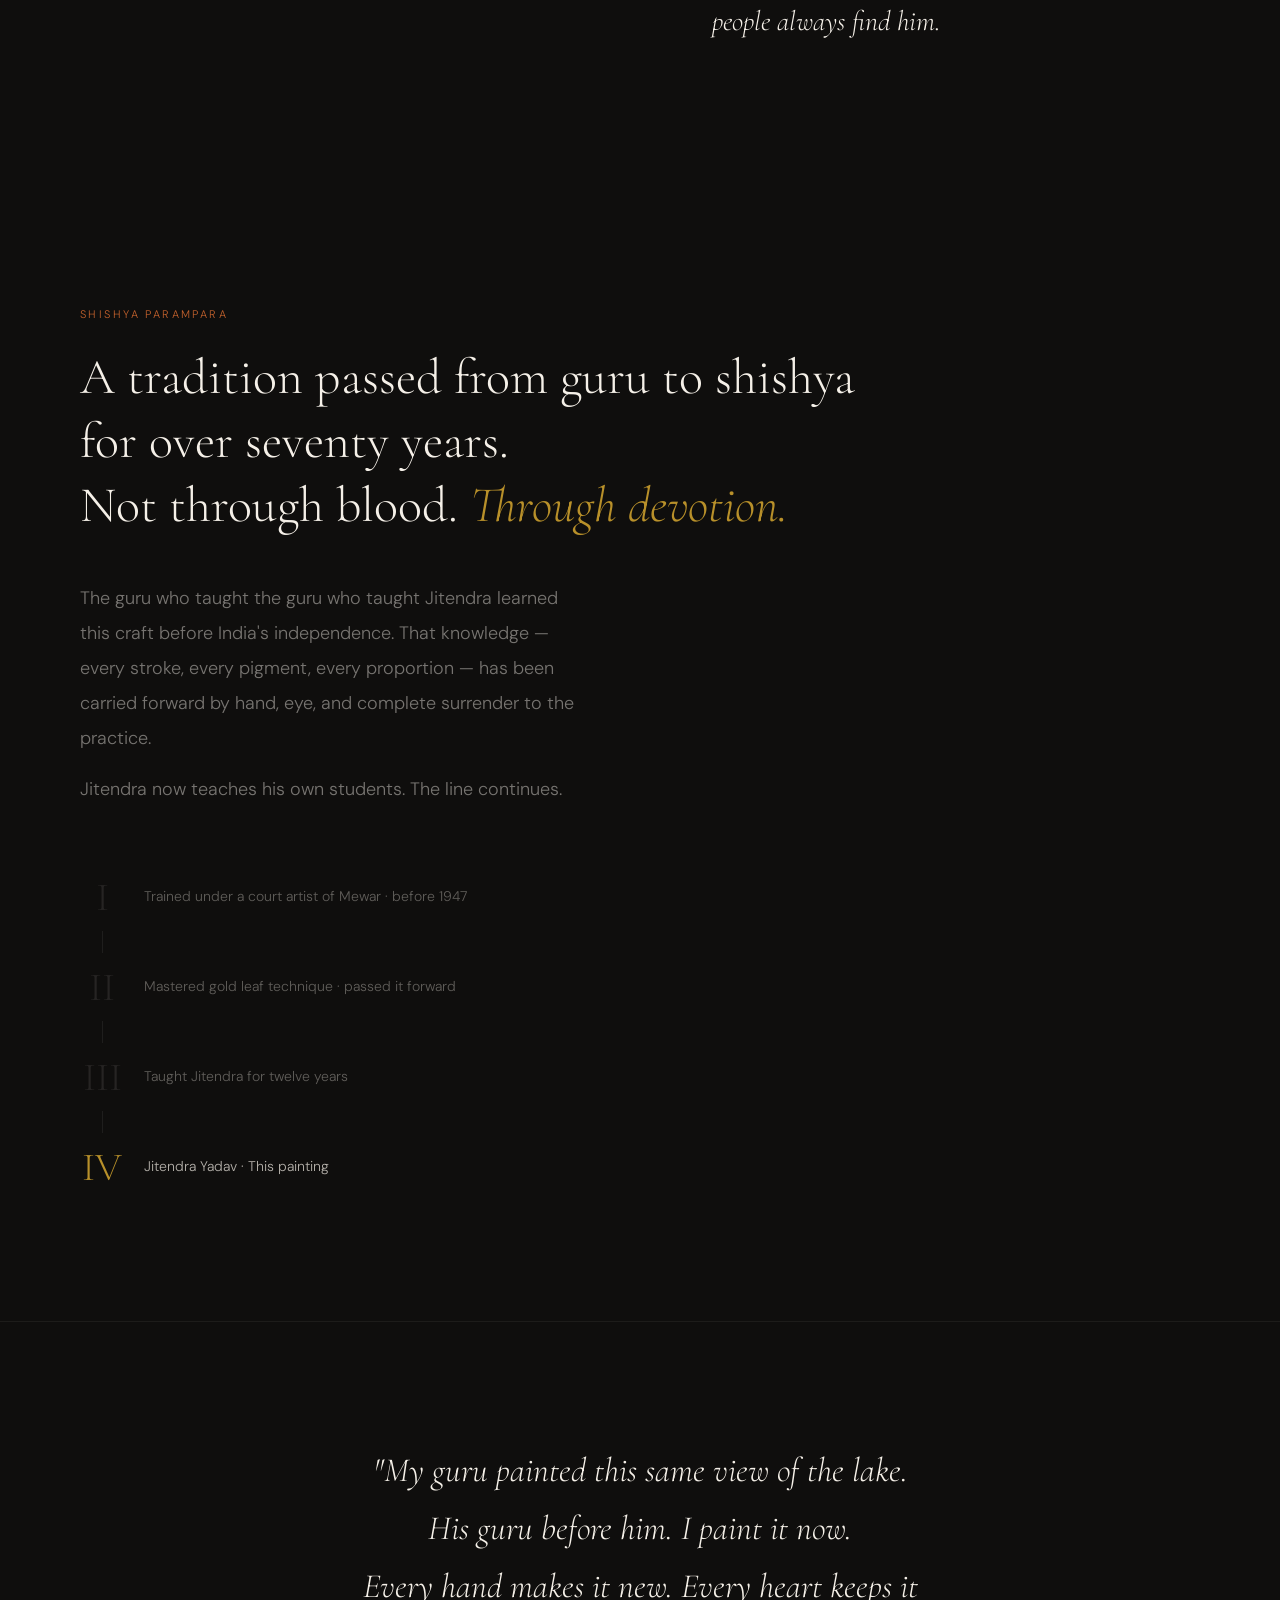
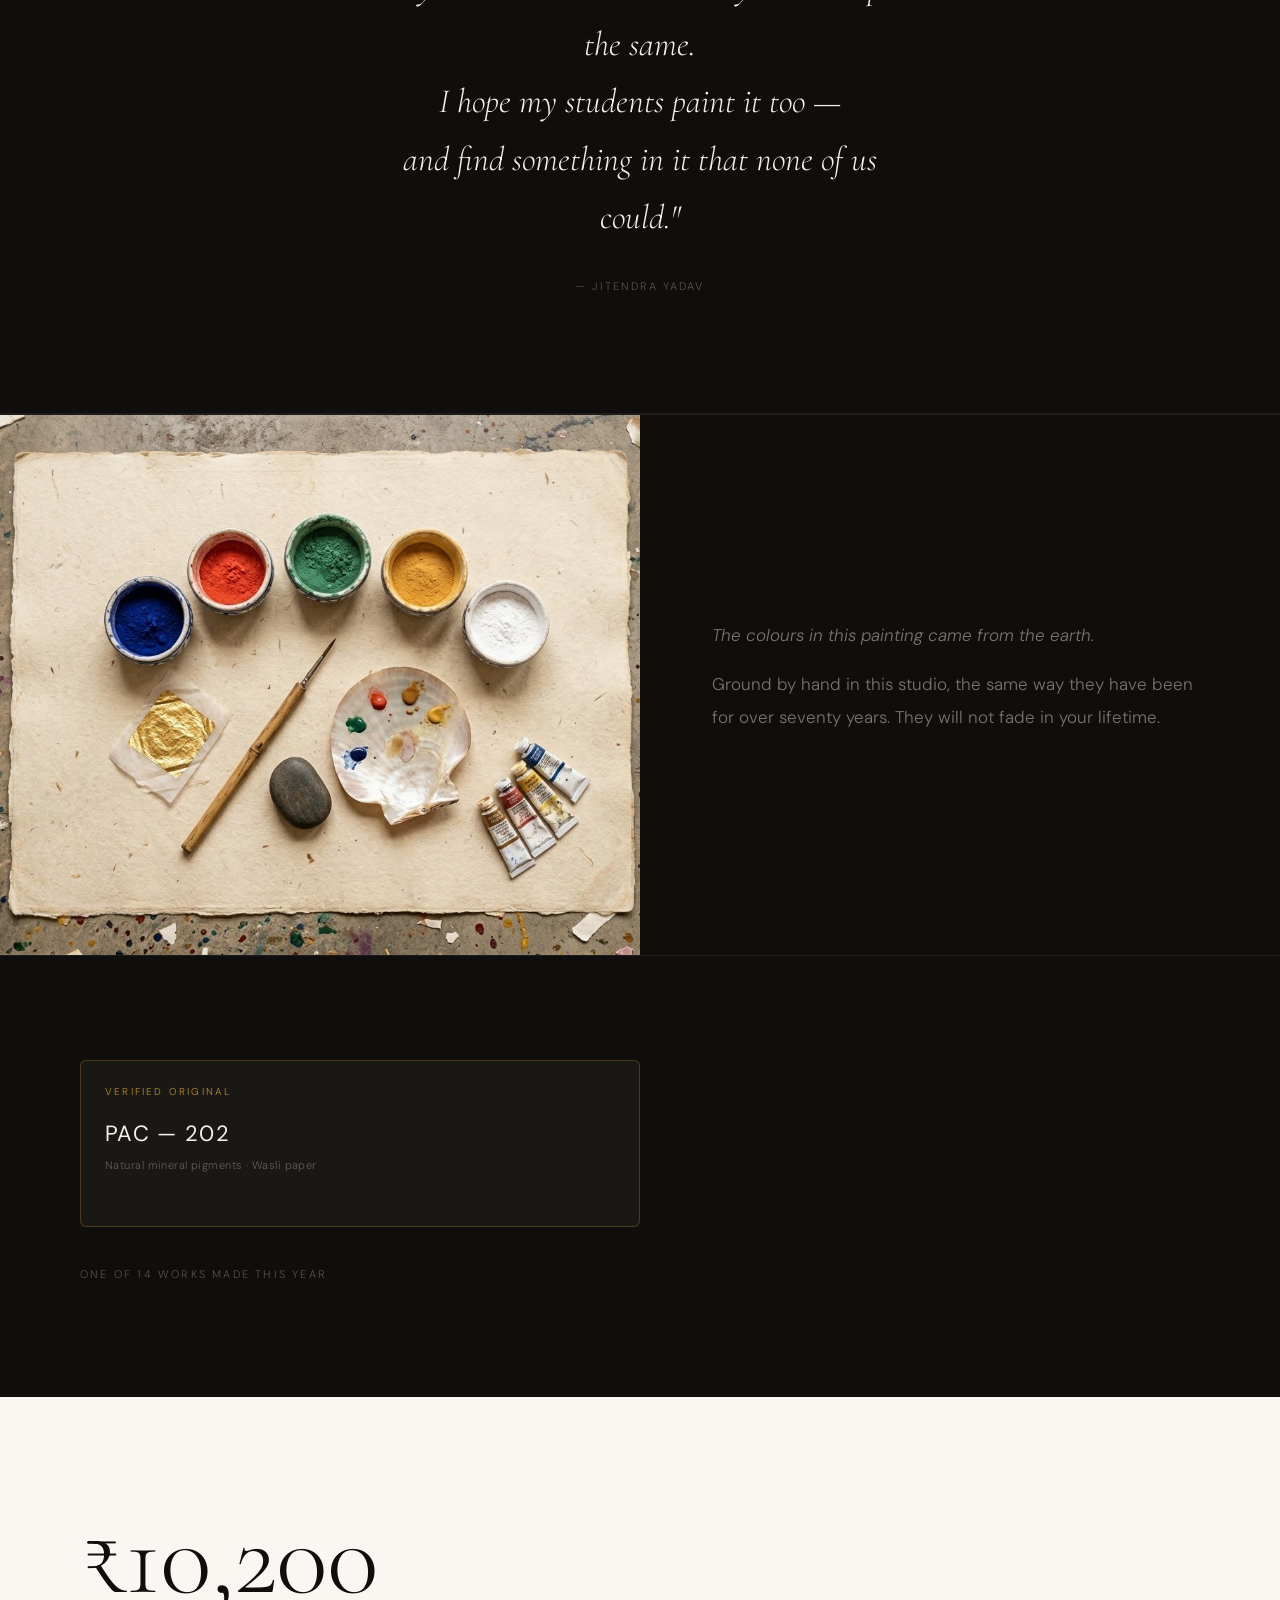
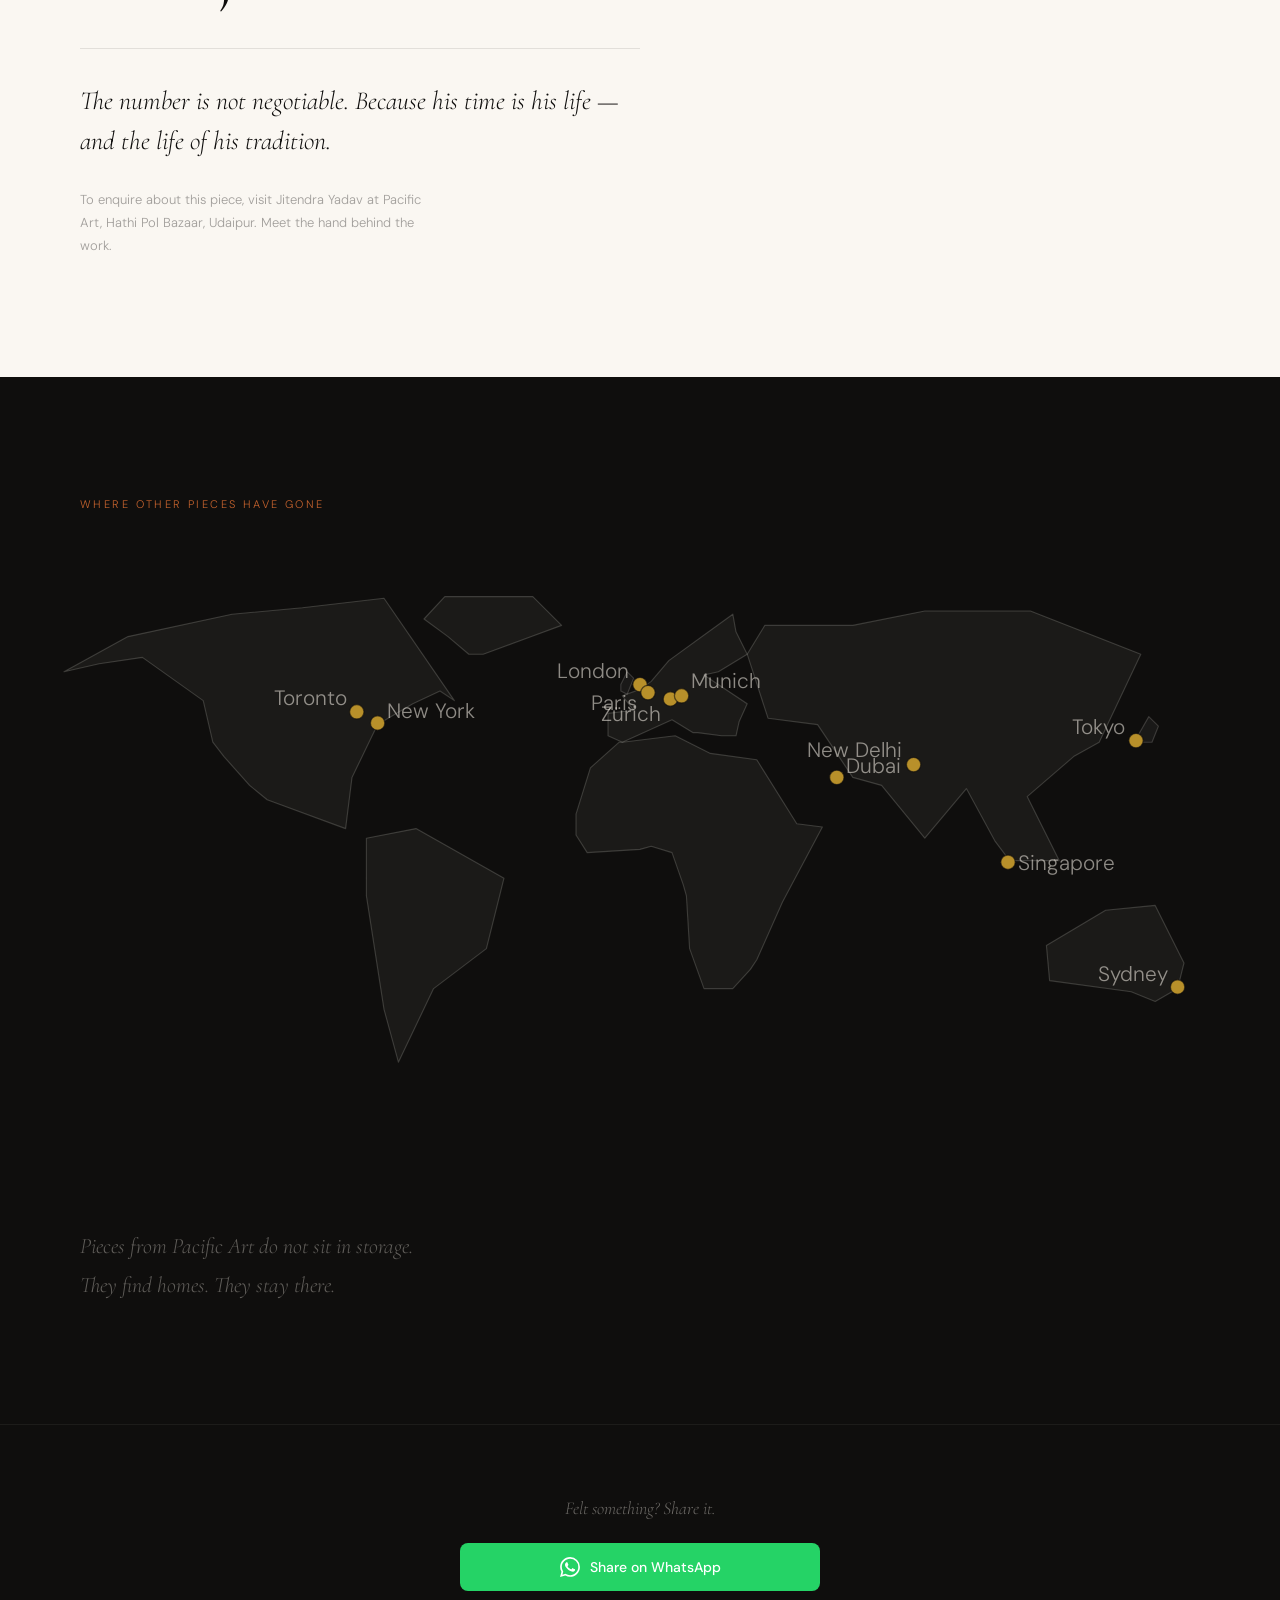
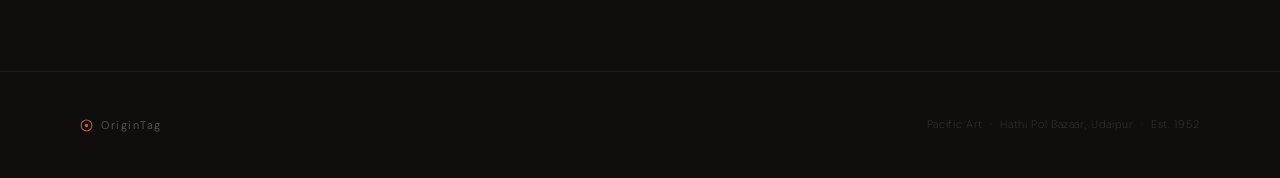
==== commit 64cb1cbd: "Remove WhatsApp hint text below share button Co-Authored-By: Claude Sonnet 4.6 <noreply@anthropic.co" ====
--- a/v2/index.html
+++ b/v2/index.html
@@ -366,7 +366,6 @@
       </svg>
       Share on WhatsApp
     </a>
-    <p class="share-hint">Opens WhatsApp with a pre-written message. Edit before sending.</p>
   </div>
 </section>
 
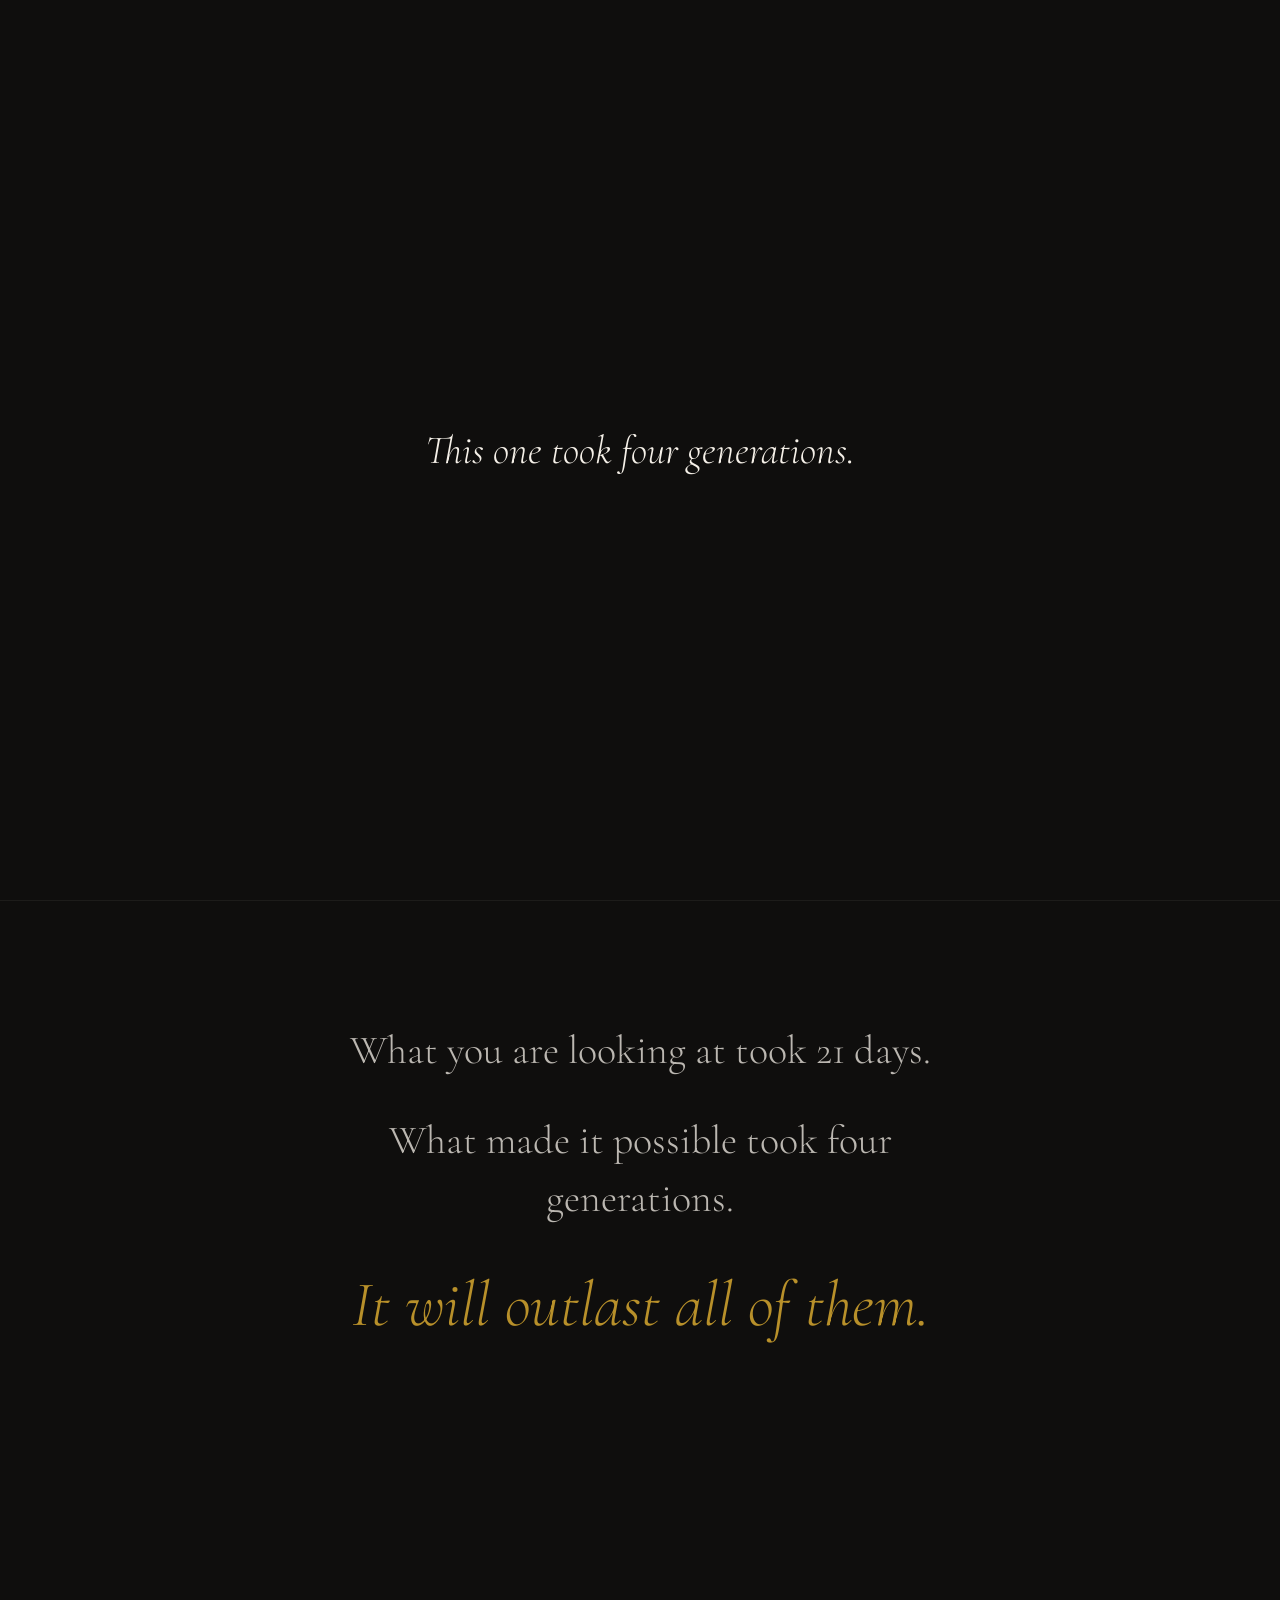
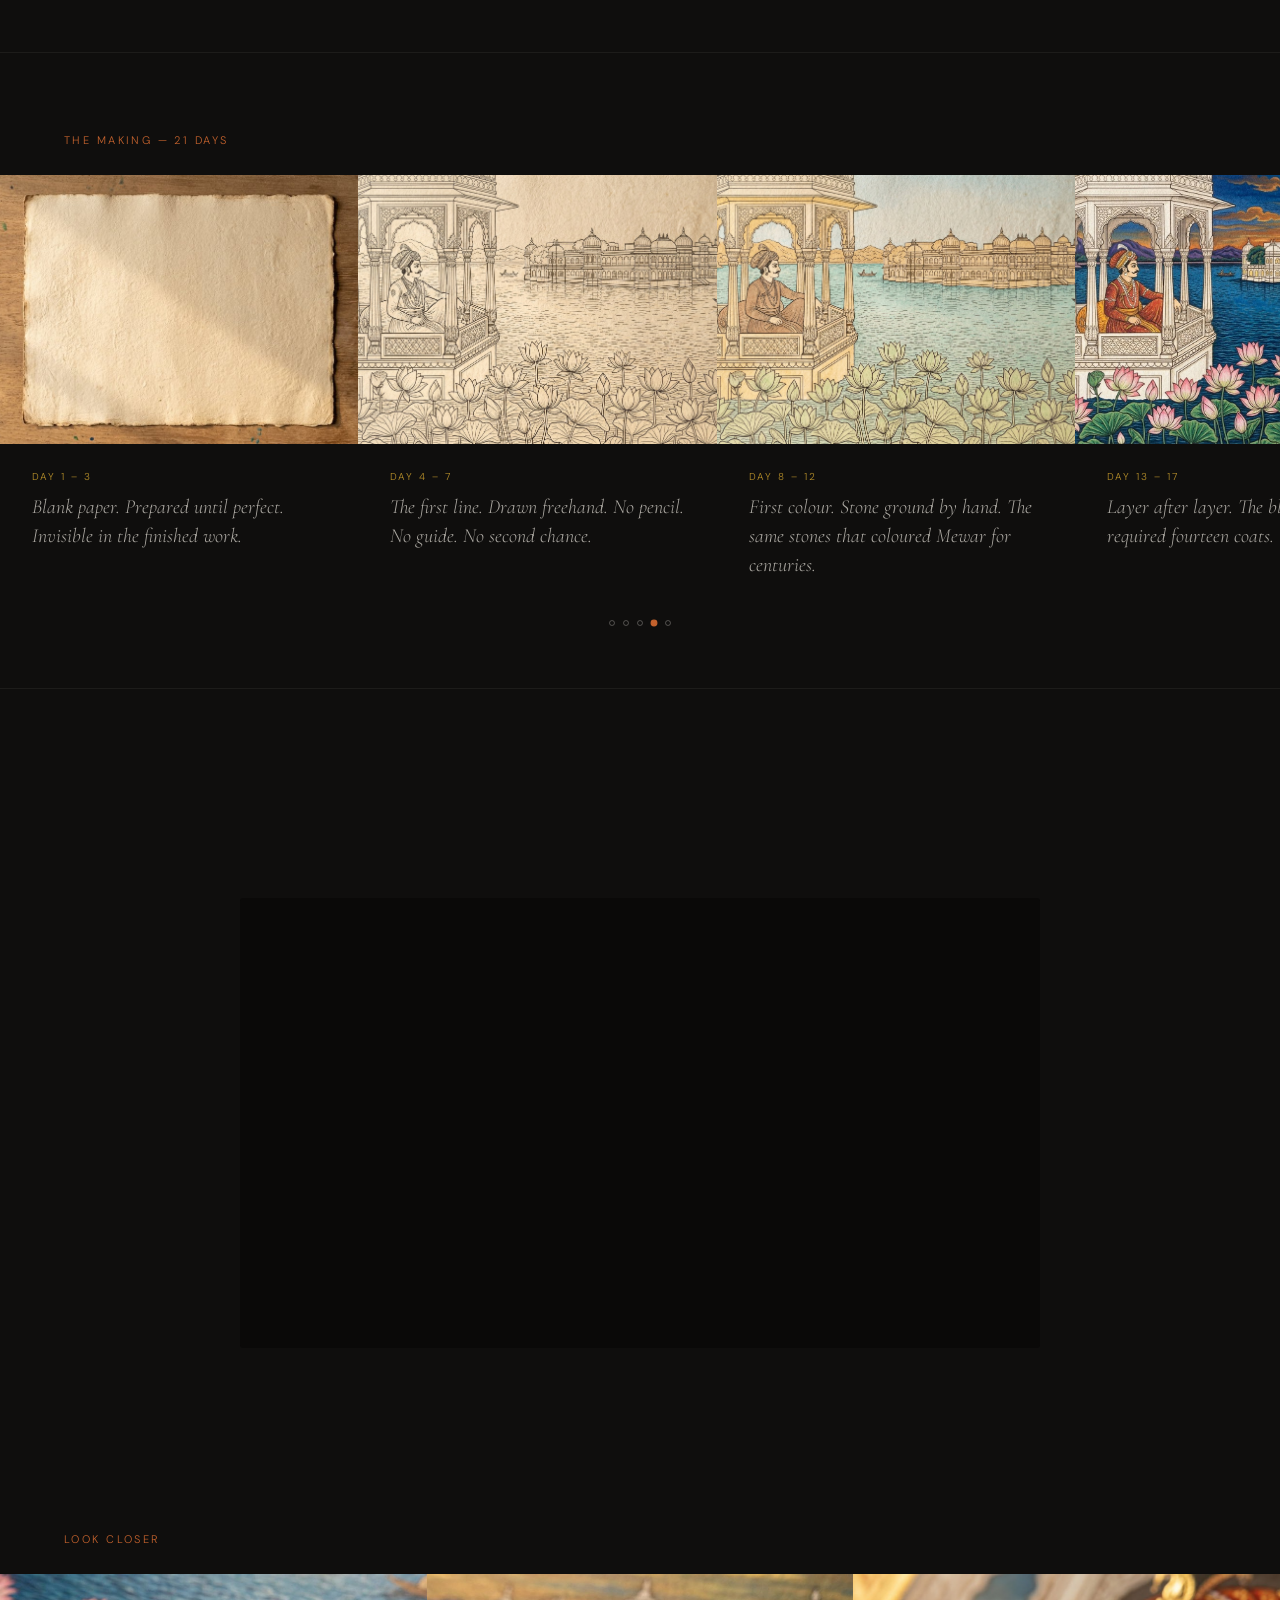
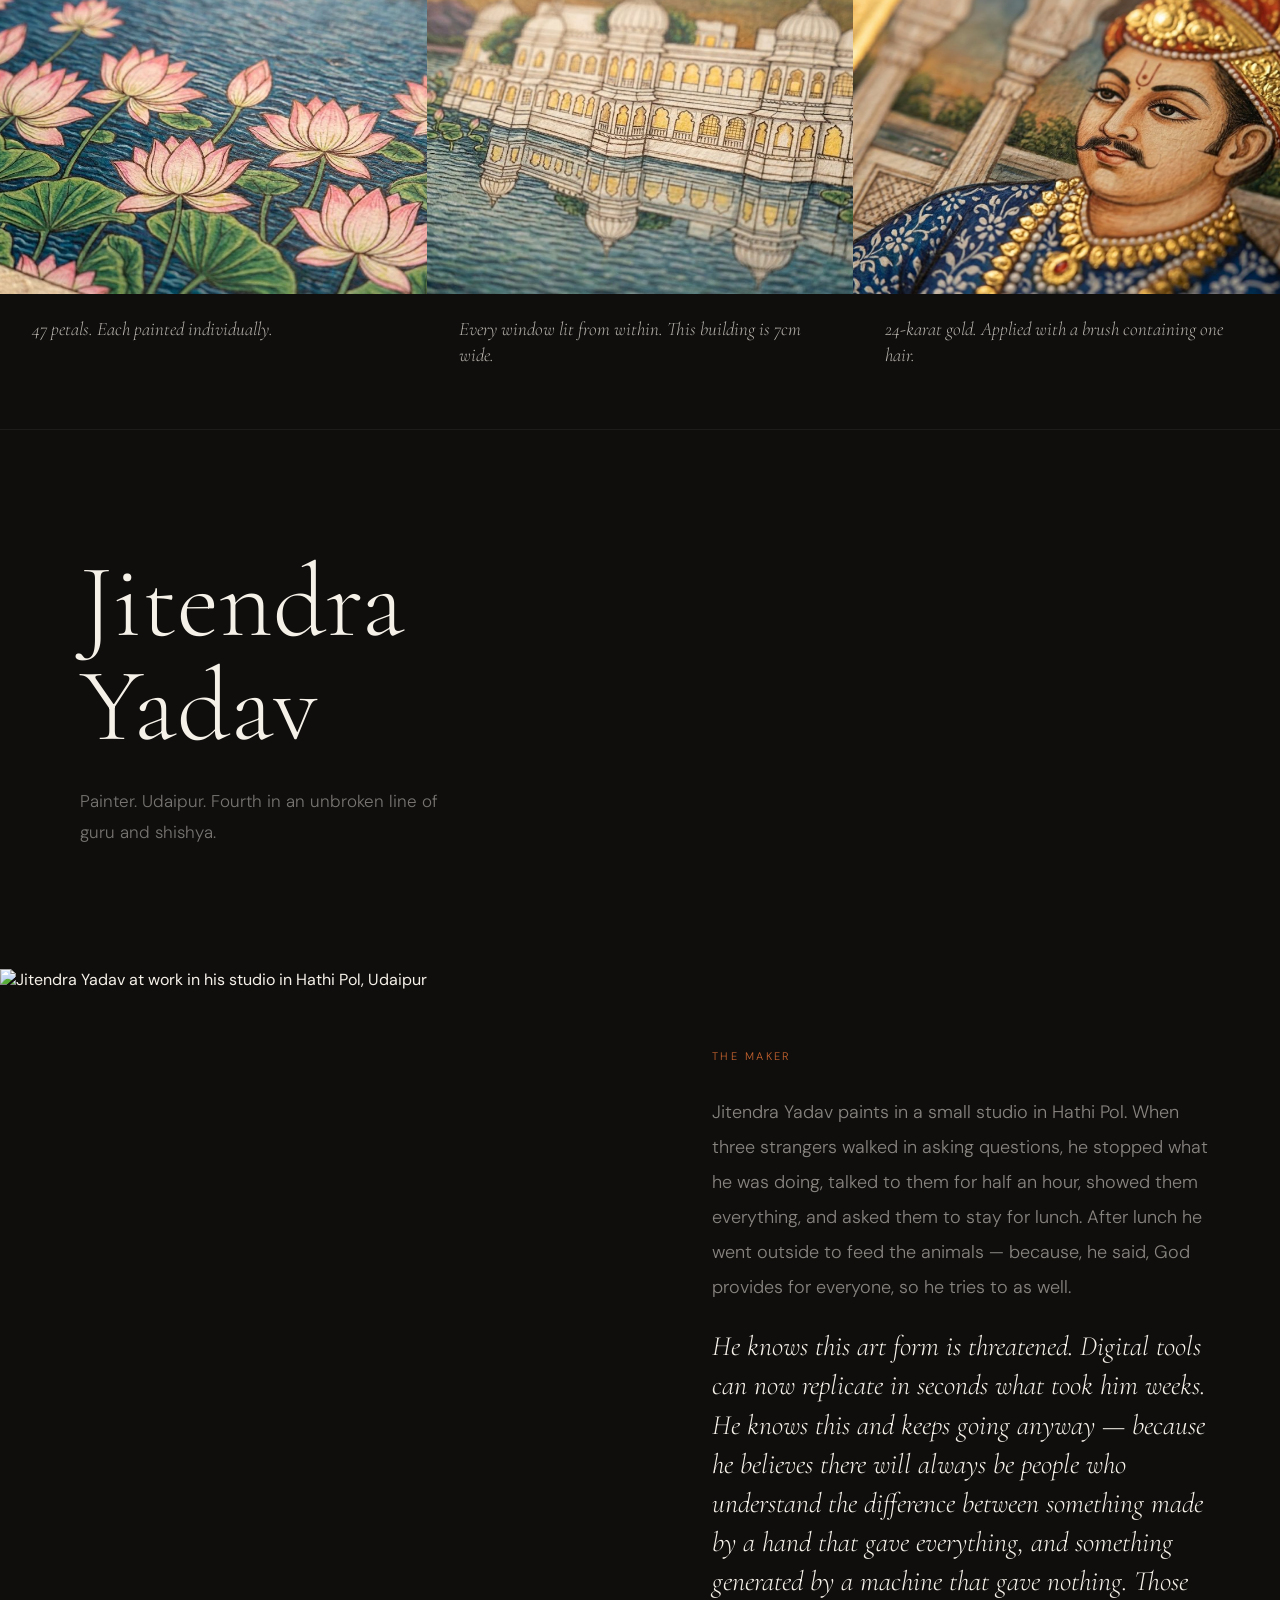
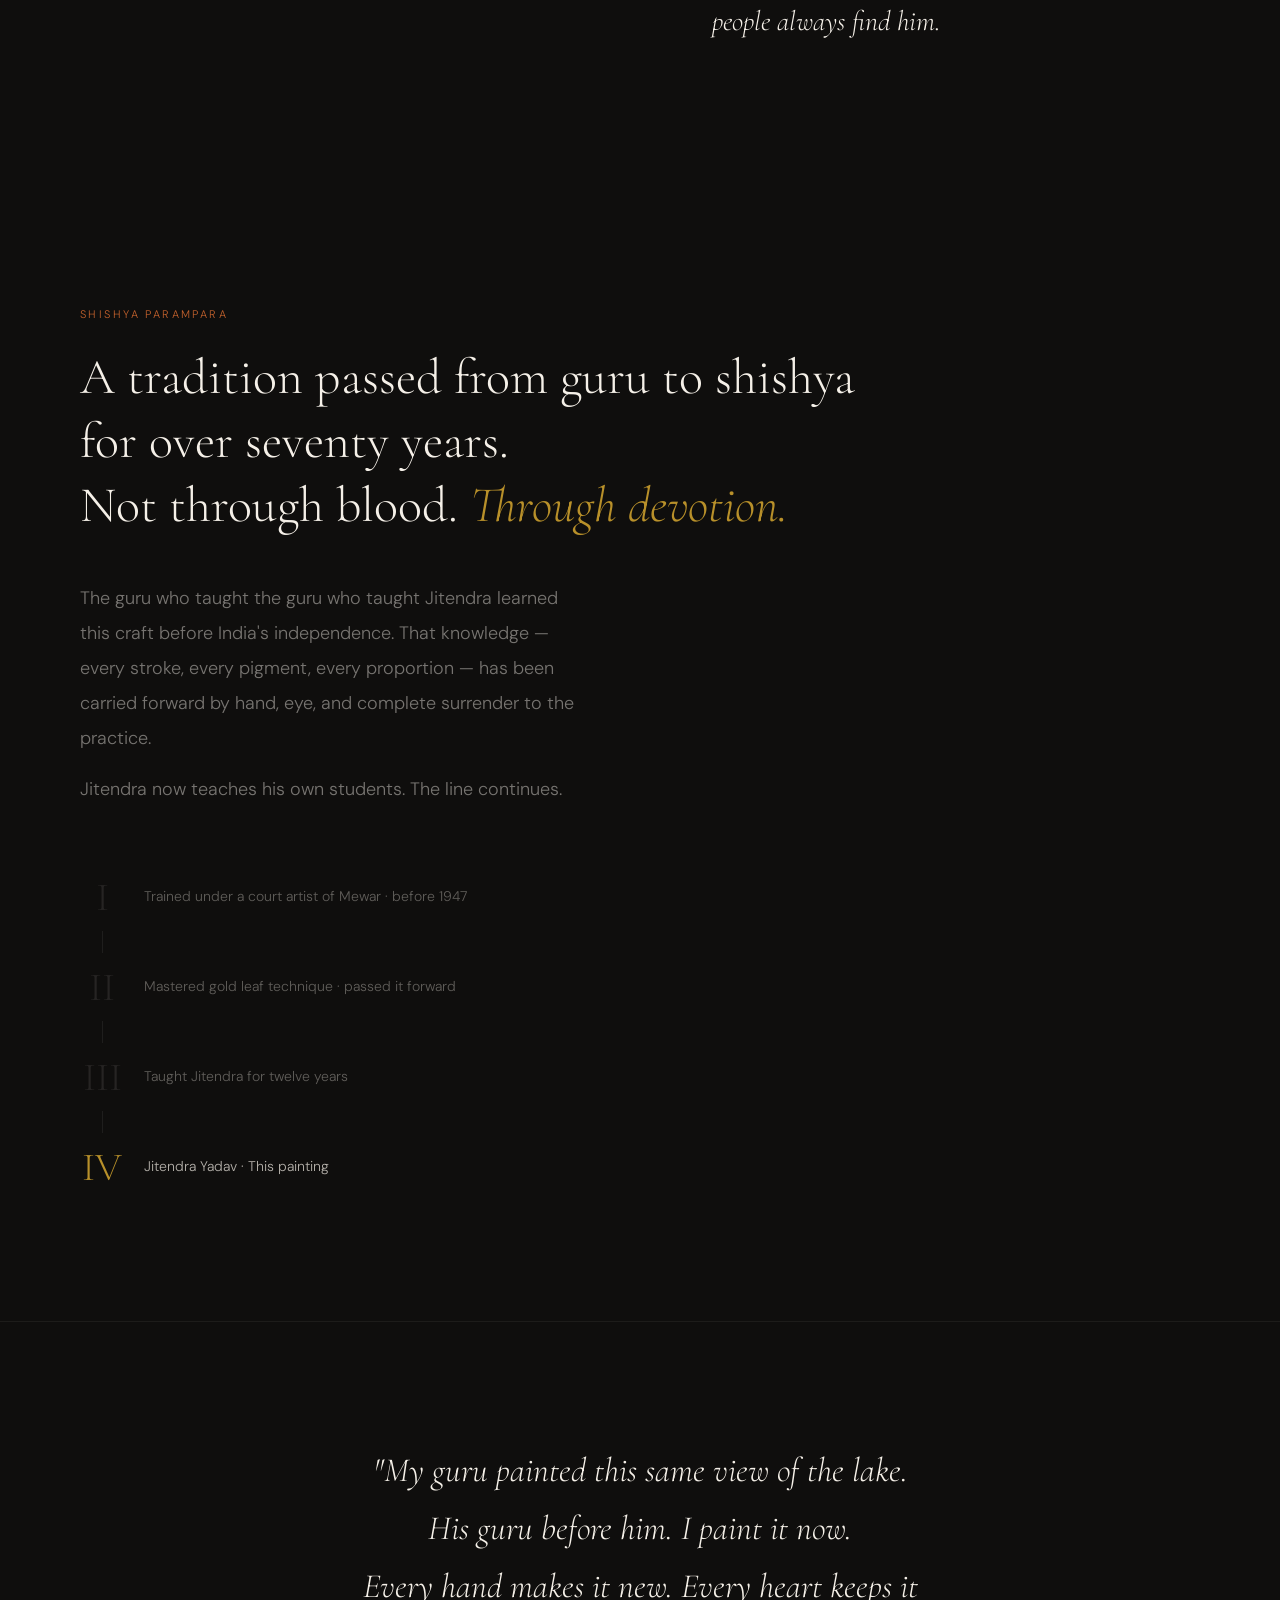
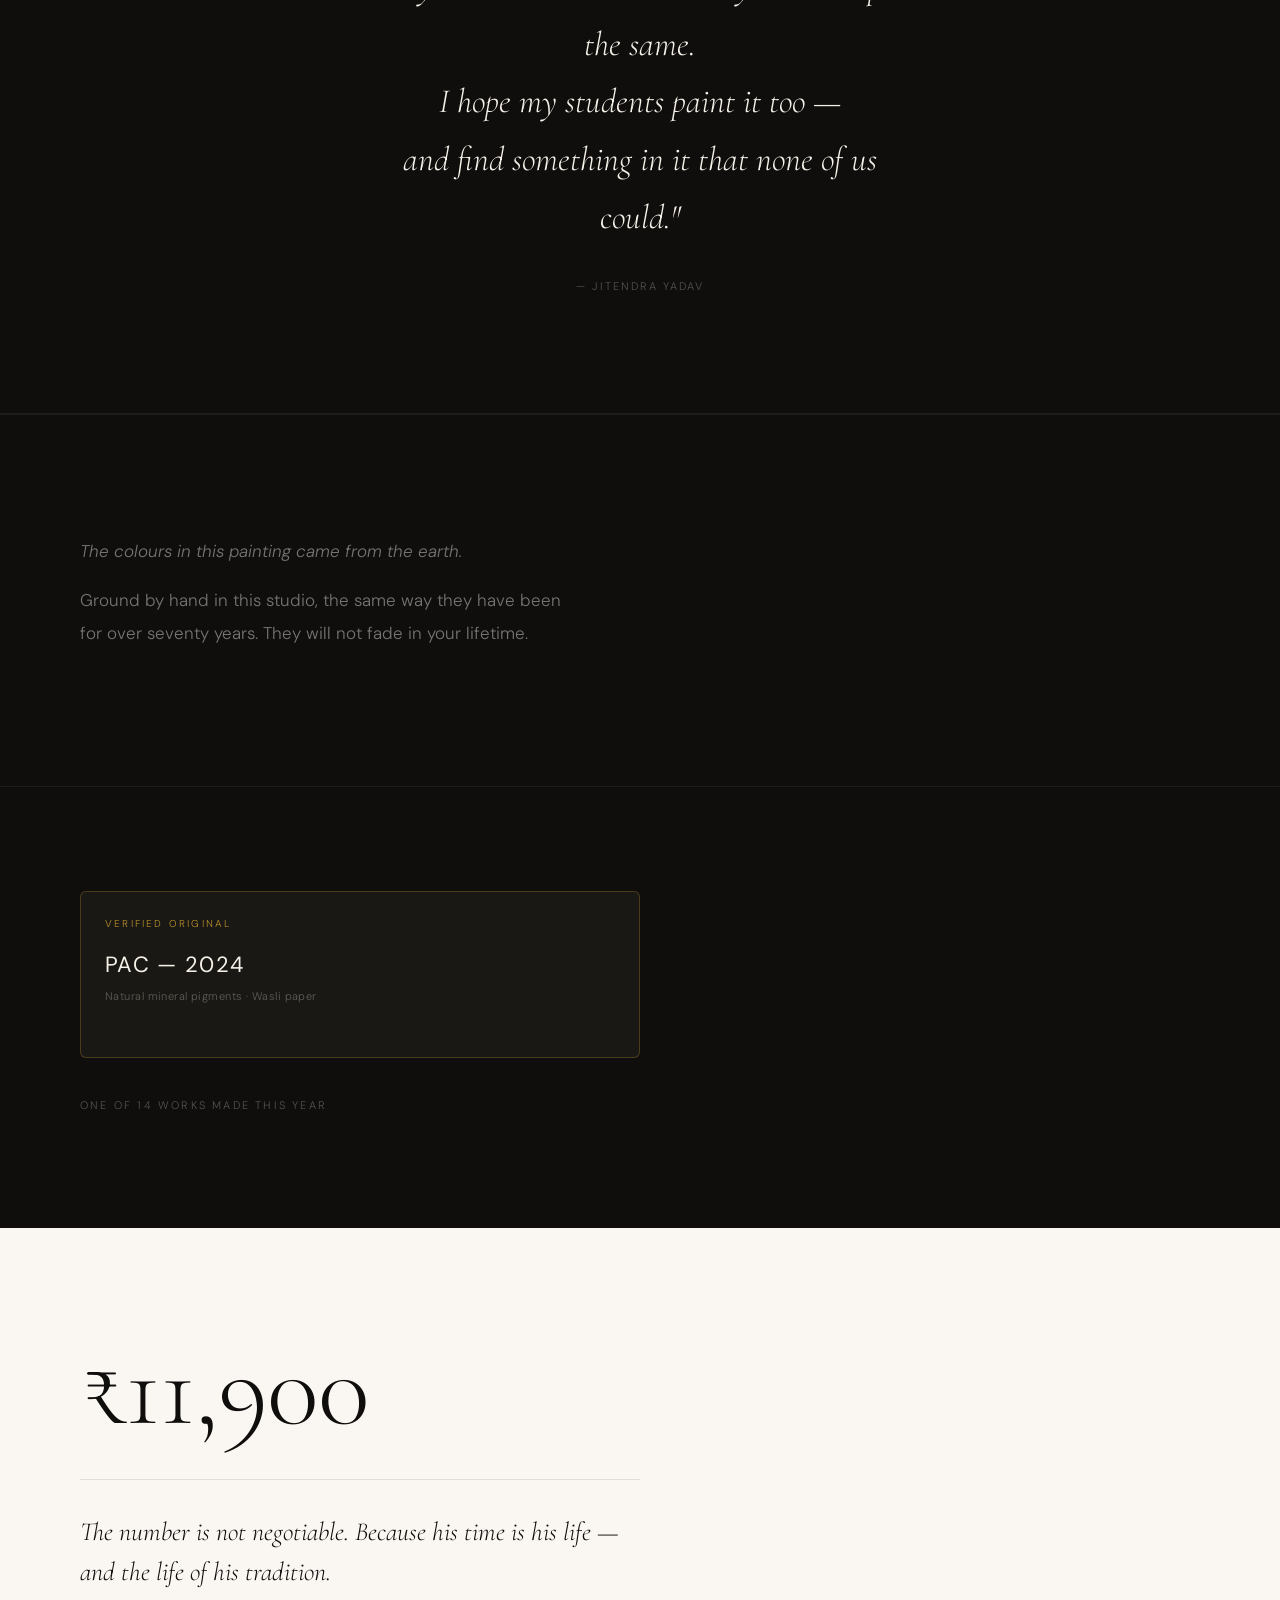
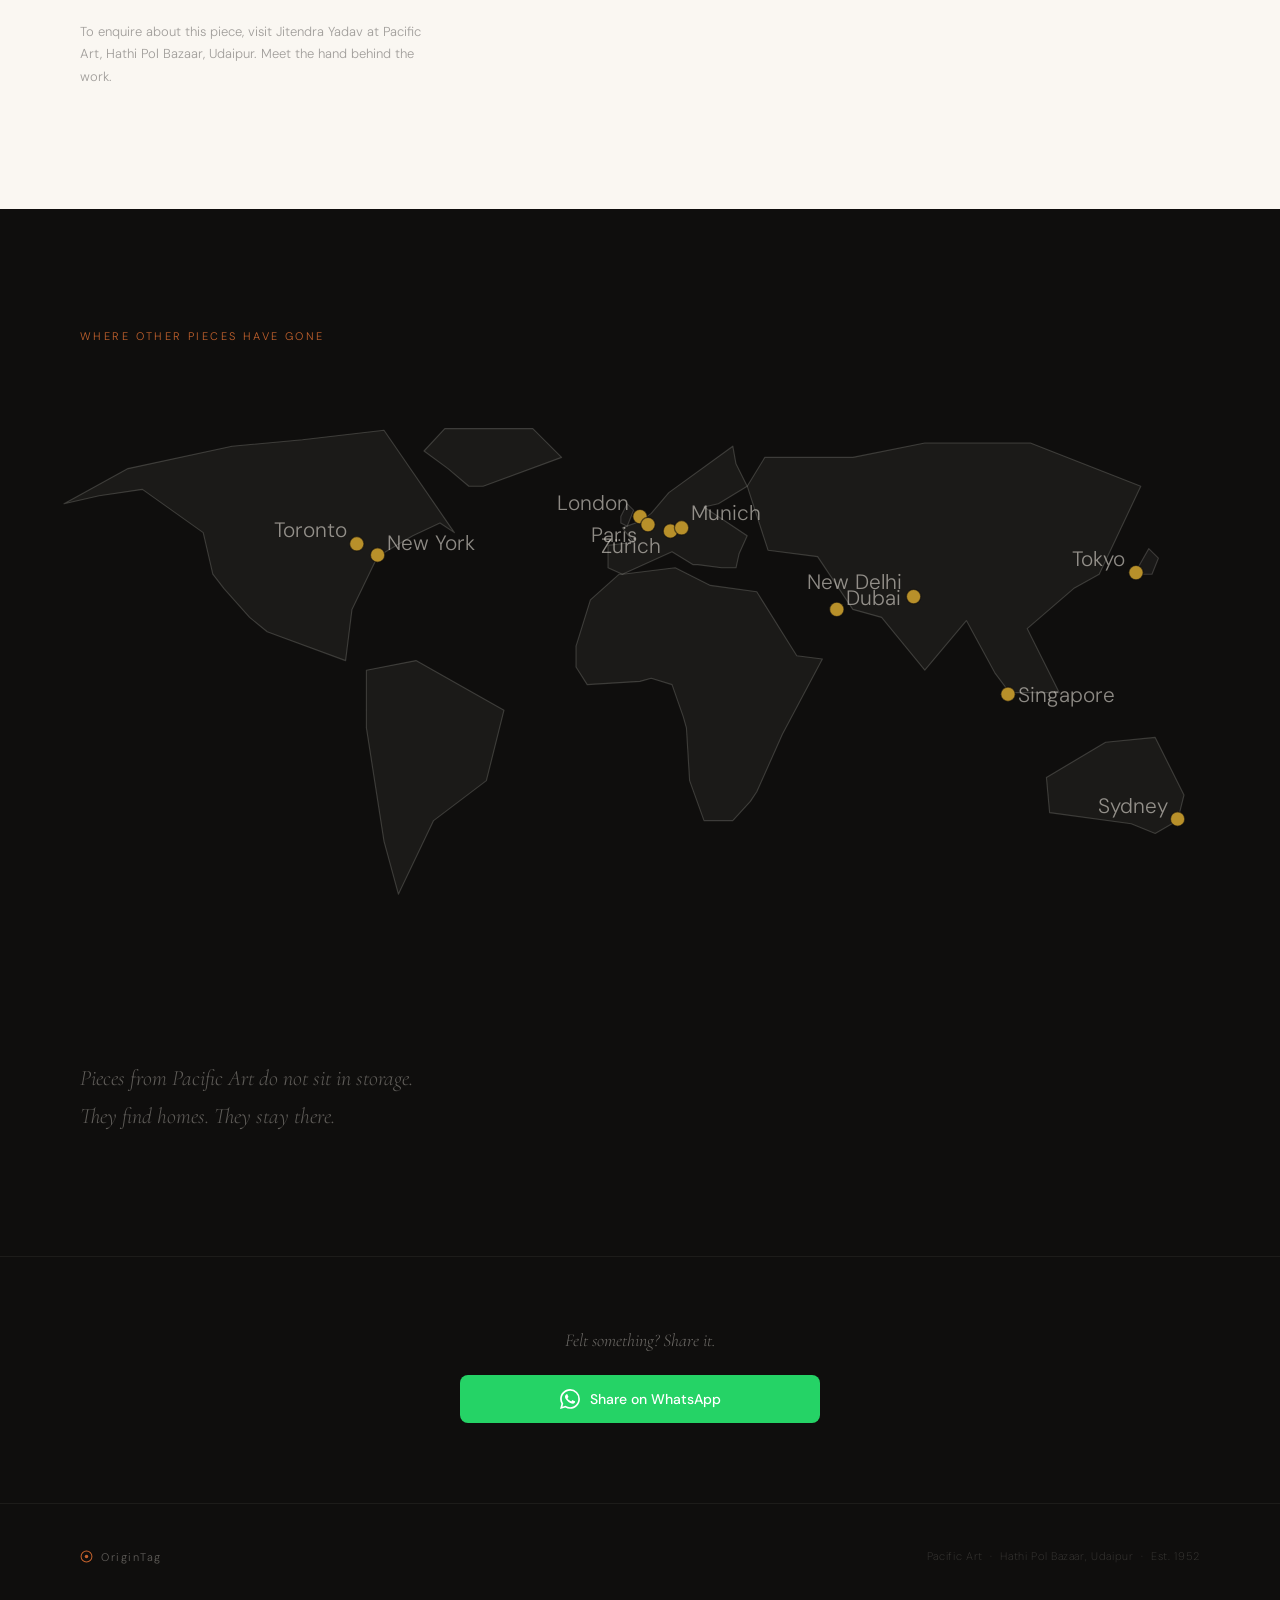
==== commit bb0027a3: "Fix hero zoom, making stage 5, pigments image Hero: object-fit:contain + object-position:center top " ====
--- a/v2/index.html
+++ b/v2/index.html
@@ -104,7 +104,7 @@
     </div>
     <div class="carousel-slide stage-slide" role="group" aria-label="Stage 5 of 5">
       <div class="slide-img">
-        <img src="../images/painting-finished-alt.png" alt="Finished painting — Day 21">
+        <img src="../images/painting-finished.png" alt="Finished painting — Day 21">
       </div>
       <div class="stage-info">
         <p class="stage-day-label">Day 18 – 21</p>
@@ -244,9 +244,6 @@
 
 <!-- ─── 9. THE PIGMENTS ──────────────────────────────────────── -->
 <section id="pigments">
-  <div class="pigments-img-wrap r">
-    <img src="../images/pigments-flatlay.png" alt="Natural mineral pigments — bowls of ground colour and a grinding stone">
-  </div>
   <div class="pigments-text">
     <p class="pig-lead r">The colours in this painting came from the earth.</p>
     <p class="r d1">Ground by hand in this studio, the same way they have been for over seventy years. They will not fade in your lifetime.</p>
--- a/v2/css/style.css
+++ b/v2/css/style.css
@@ -170,8 +170,8 @@
 #hero-img {
   width: 100%;
   height: 100%;
-  object-fit: cover;
-  object-position: center center;
+  object-fit: contain;
+  object-position: center top; /* full painting visible, dark space below for title */
 }
 #hero-overlay {
   position: absolute;
@@ -601,26 +601,17 @@
 }
 
 /* ─────────────────────────────────────────────────────────────
-   THE PIGMENTS
+   THE PIGMENTS — text only (image removed, real photo pending)
    ───────────────────────────────────────────────────────────── */
 #pigments {
   background: var(--ink);
   border-top: 1px solid rgba(245,240,232,0.06);
-  padding-bottom: 80px;
-}
-.pigments-img-wrap {
-  width: 100%;
-  aspect-ratio: 16 / 9;
-  overflow: hidden;
-  background: #161514;
-}
-.pigments-img-wrap img {
-  width: 100%;
-  height: 100%;
-  object-fit: cover;
-  object-position: center;
-}
-.pigments-text { padding: 40px 24px 0; }
+  padding: 80px 24px;
+}
+.pigments-text {
+  padding: 0;
+  max-width: 520px;
+}
 .pig-lead {
   font-family: var(--serif);
   font-size: clamp(22px, 5.5vw, 34px);
@@ -975,8 +966,7 @@
   #quote { padding: 96px 48px; }
   #lineage { padding: 96px 48px; }
   .lineage-prose p { font-size: 17px; }
-  #pigments { padding-bottom: 96px; }
-  .pigments-text { padding: 44px 48px 0; }
+  #pigments { padding: 96px 48px; }
 
   .close-dark  { padding: 88px 48px 64px; }
   .close-cream { padding: 72px 48px 96px; }
@@ -1058,20 +1048,8 @@
   #lineage { padding: 120px 80px; }
   .lineage-prose p { font-size: 18px; }
 
-  /* Pigments — 2-column */
-  #pigments {
-    display: grid;
-    grid-template-columns: 1fr 1fr;
-    align-items: center;
-    padding-bottom: 0;
-    min-height: 60vh;
-  }
-  .pigments-img-wrap {
-    aspect-ratio: unset;
-    height: 60vh;
-    min-height: 420px;
-  }
-  .pigments-text { padding: 0 72px; }
+  /* Pigments — text only */
+  #pigments { padding: 120px 80px; }
   .pigments-text p { font-size: 17px; }
 
   /* Close */
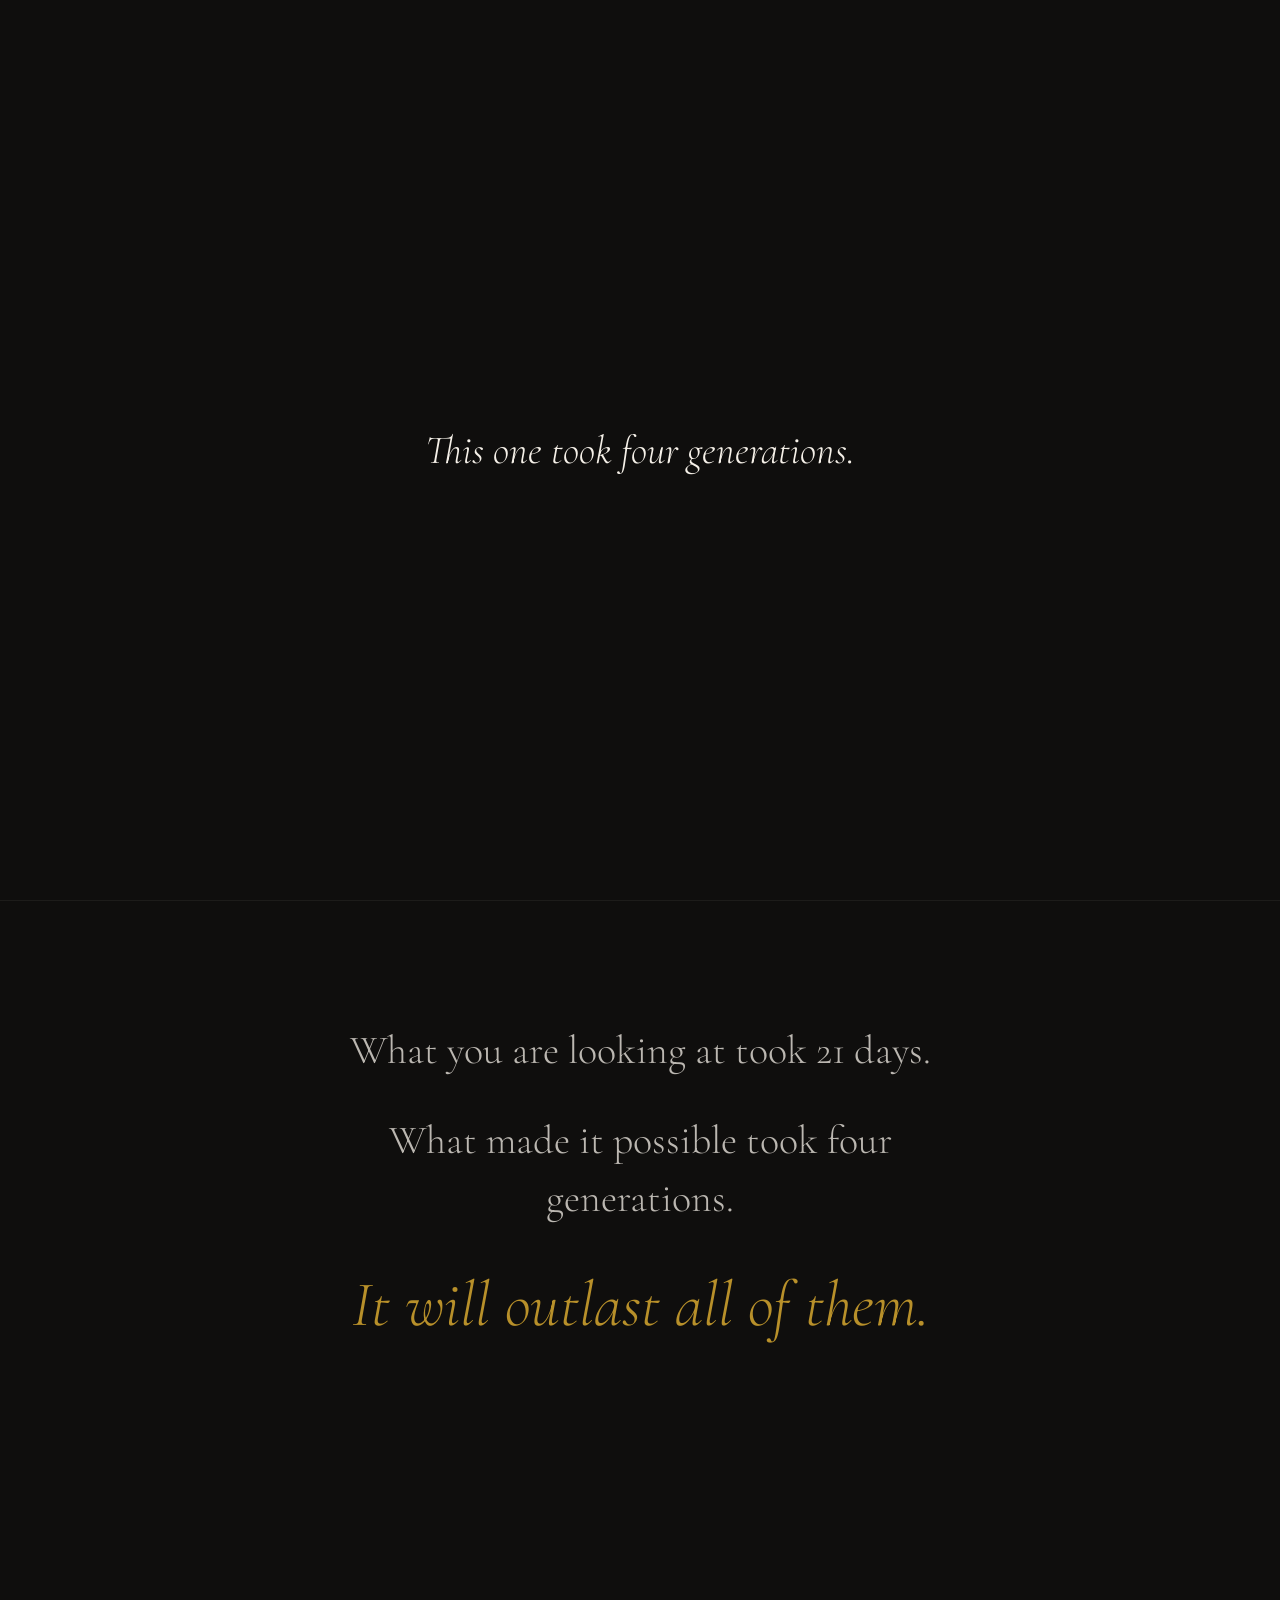
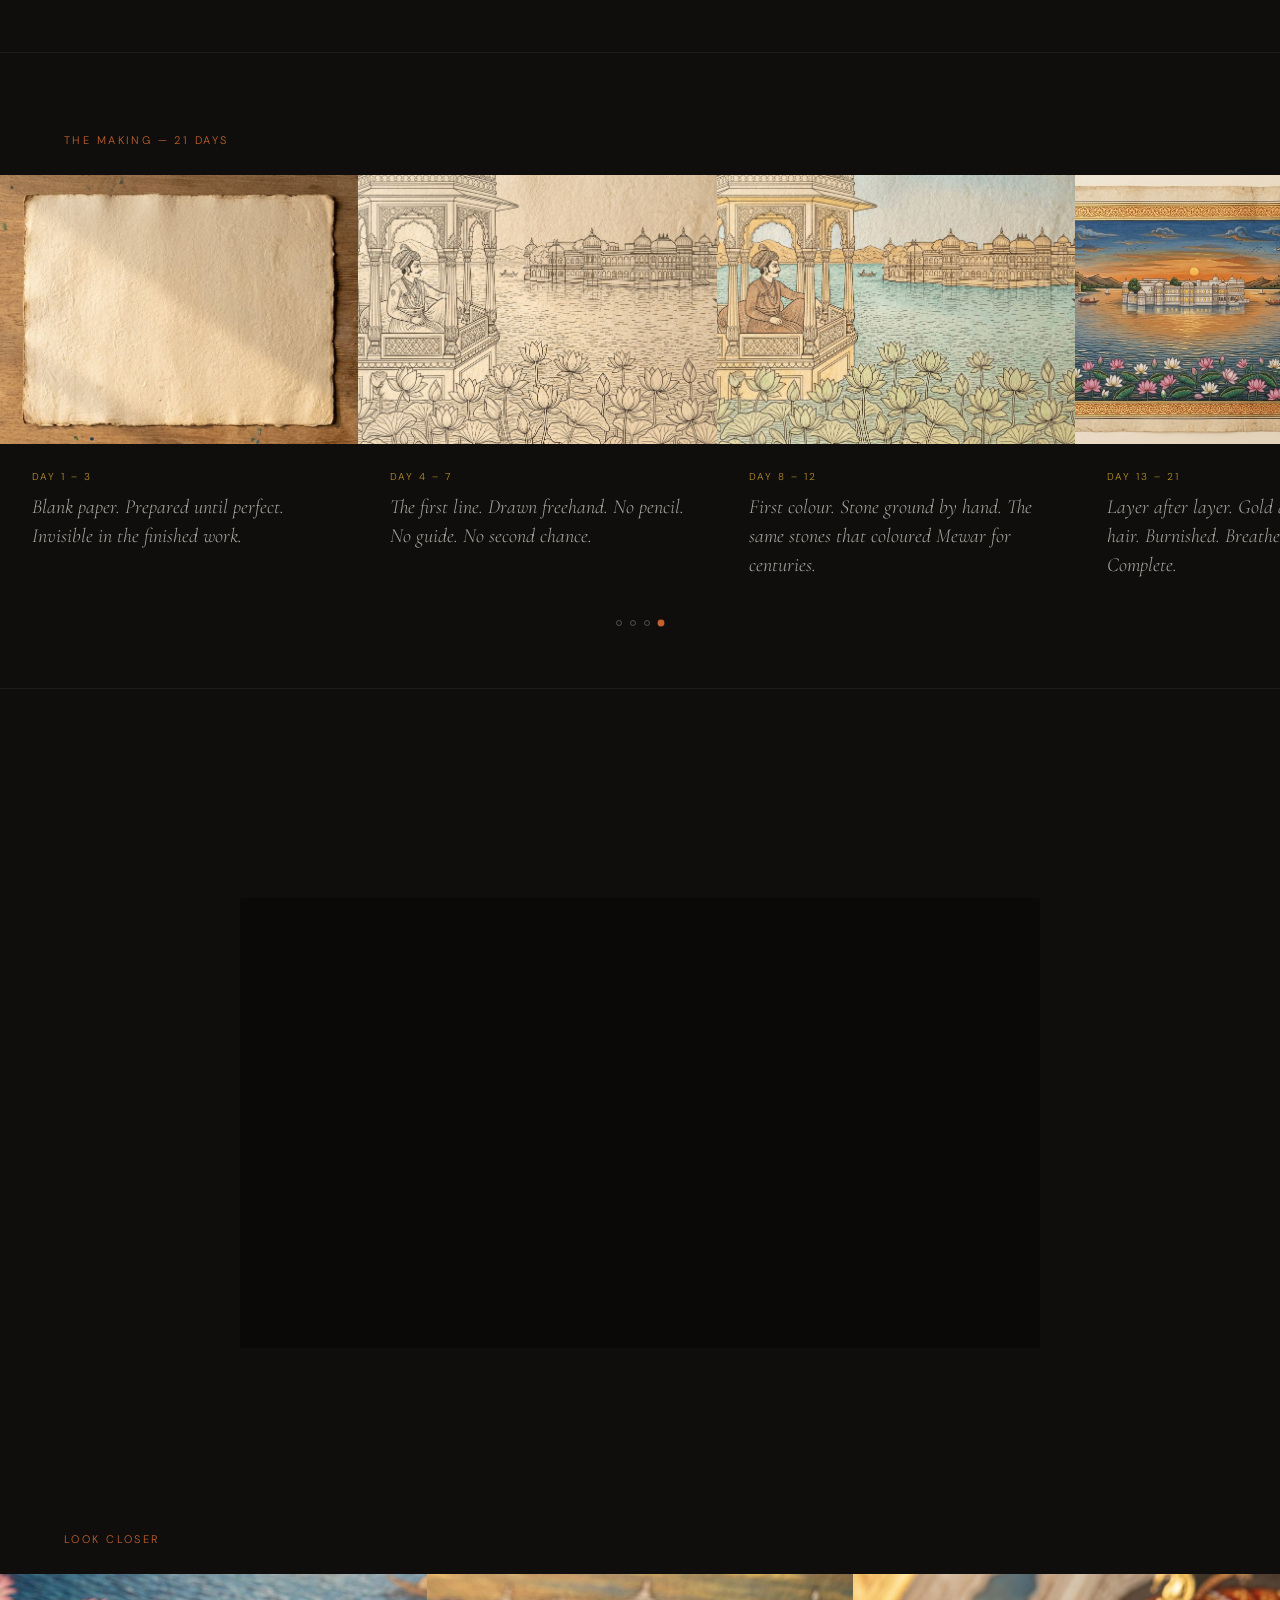
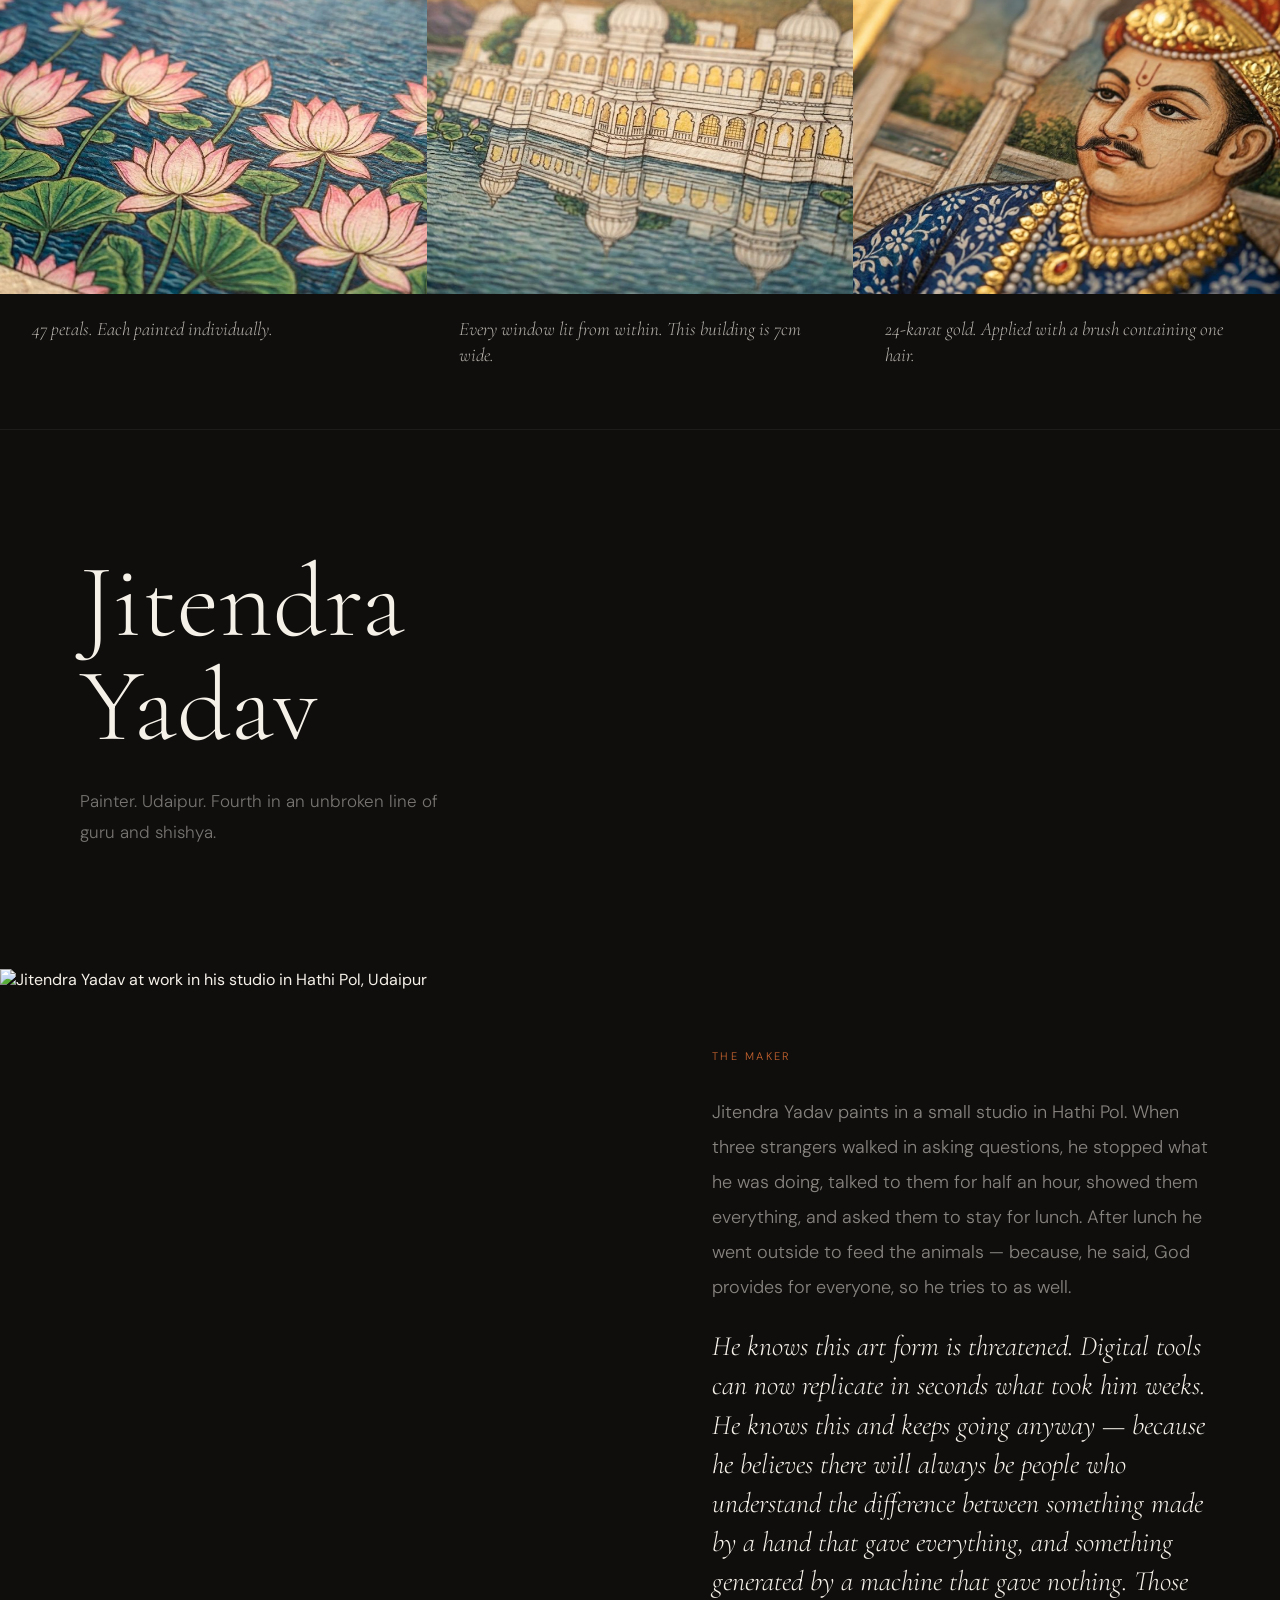
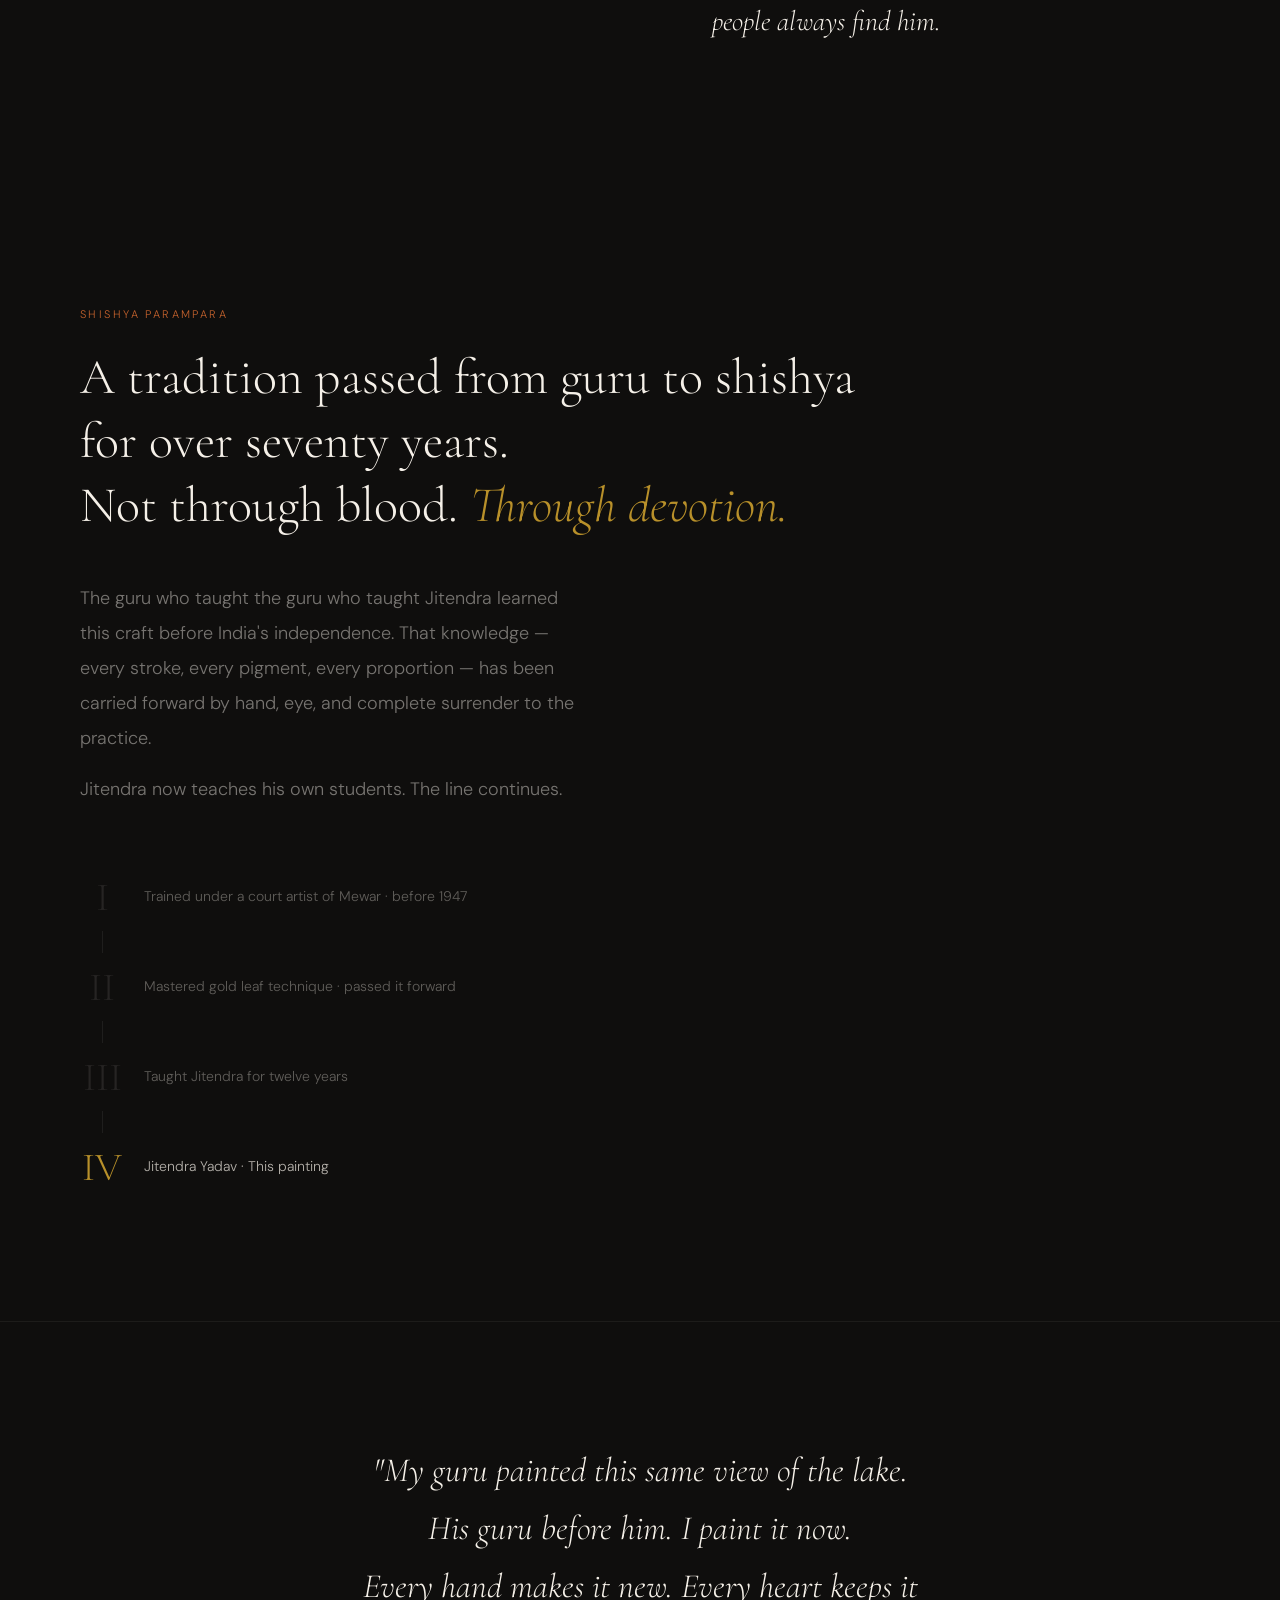
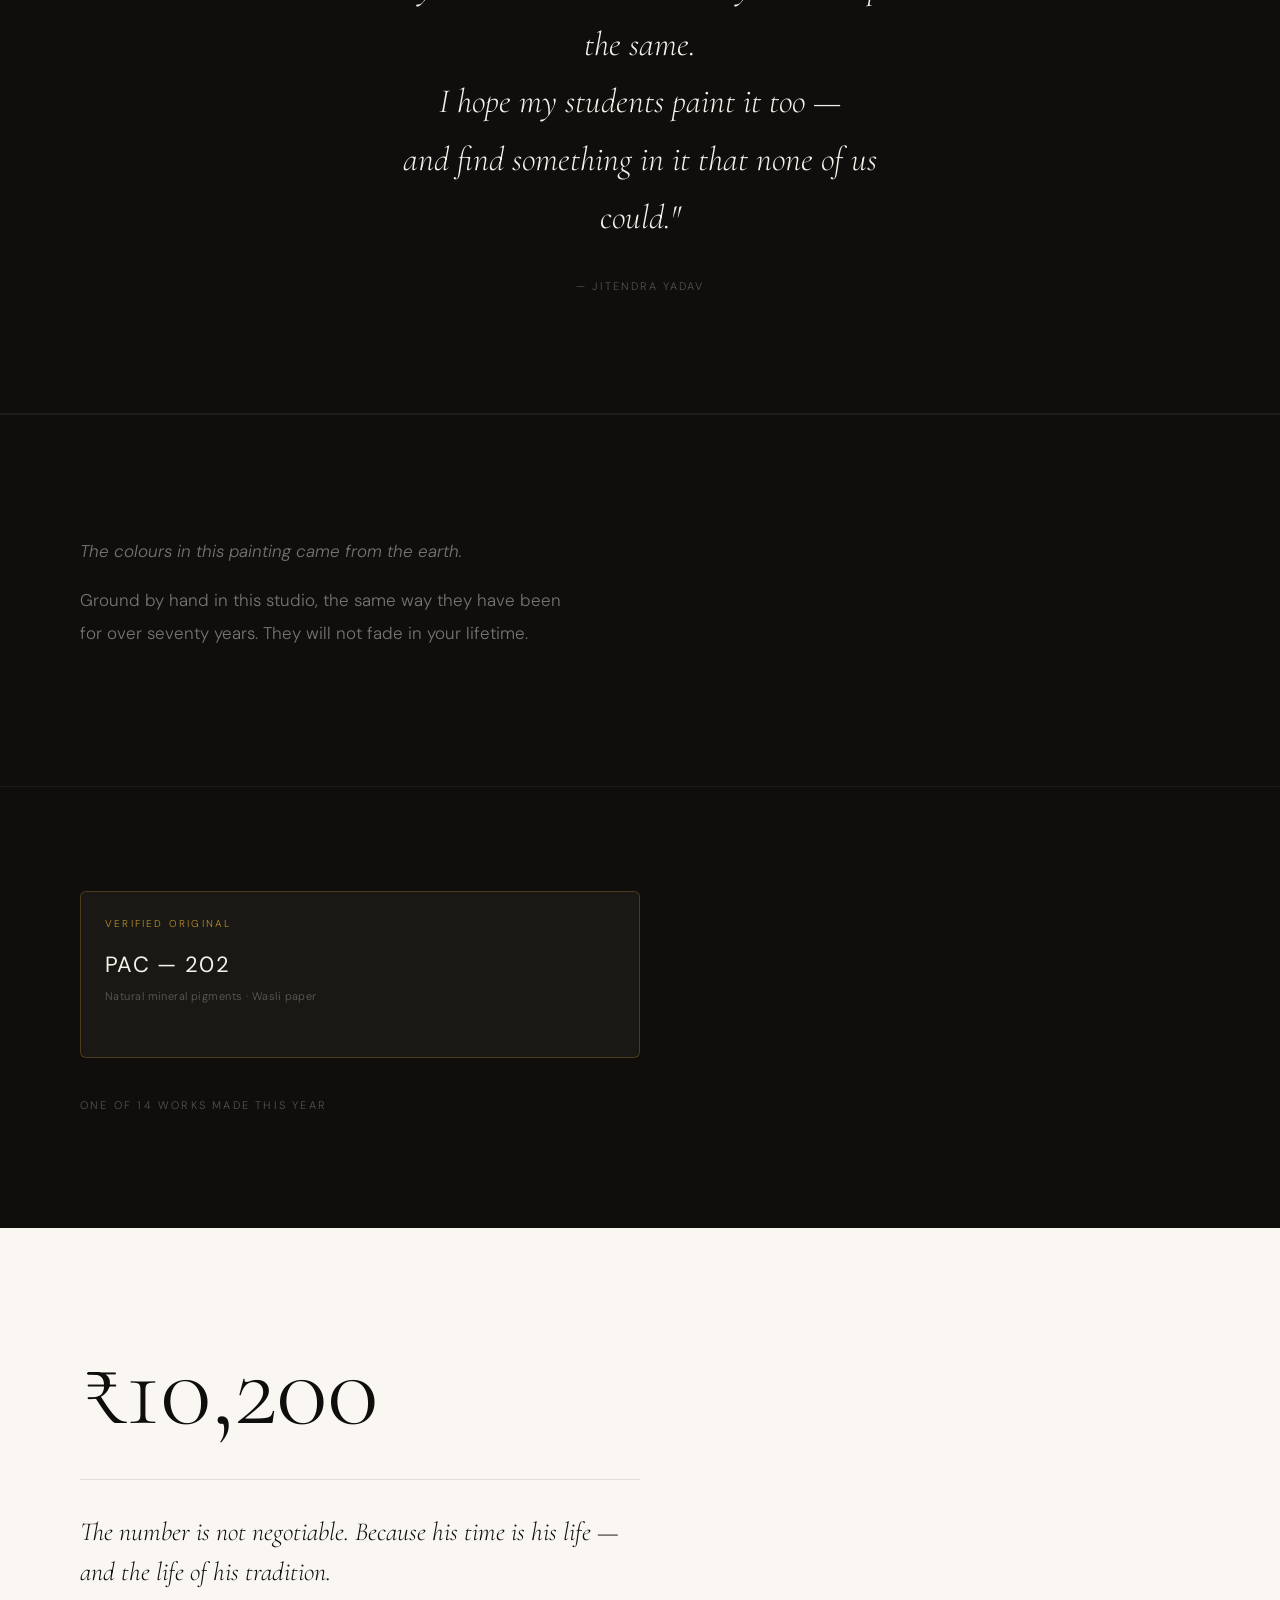
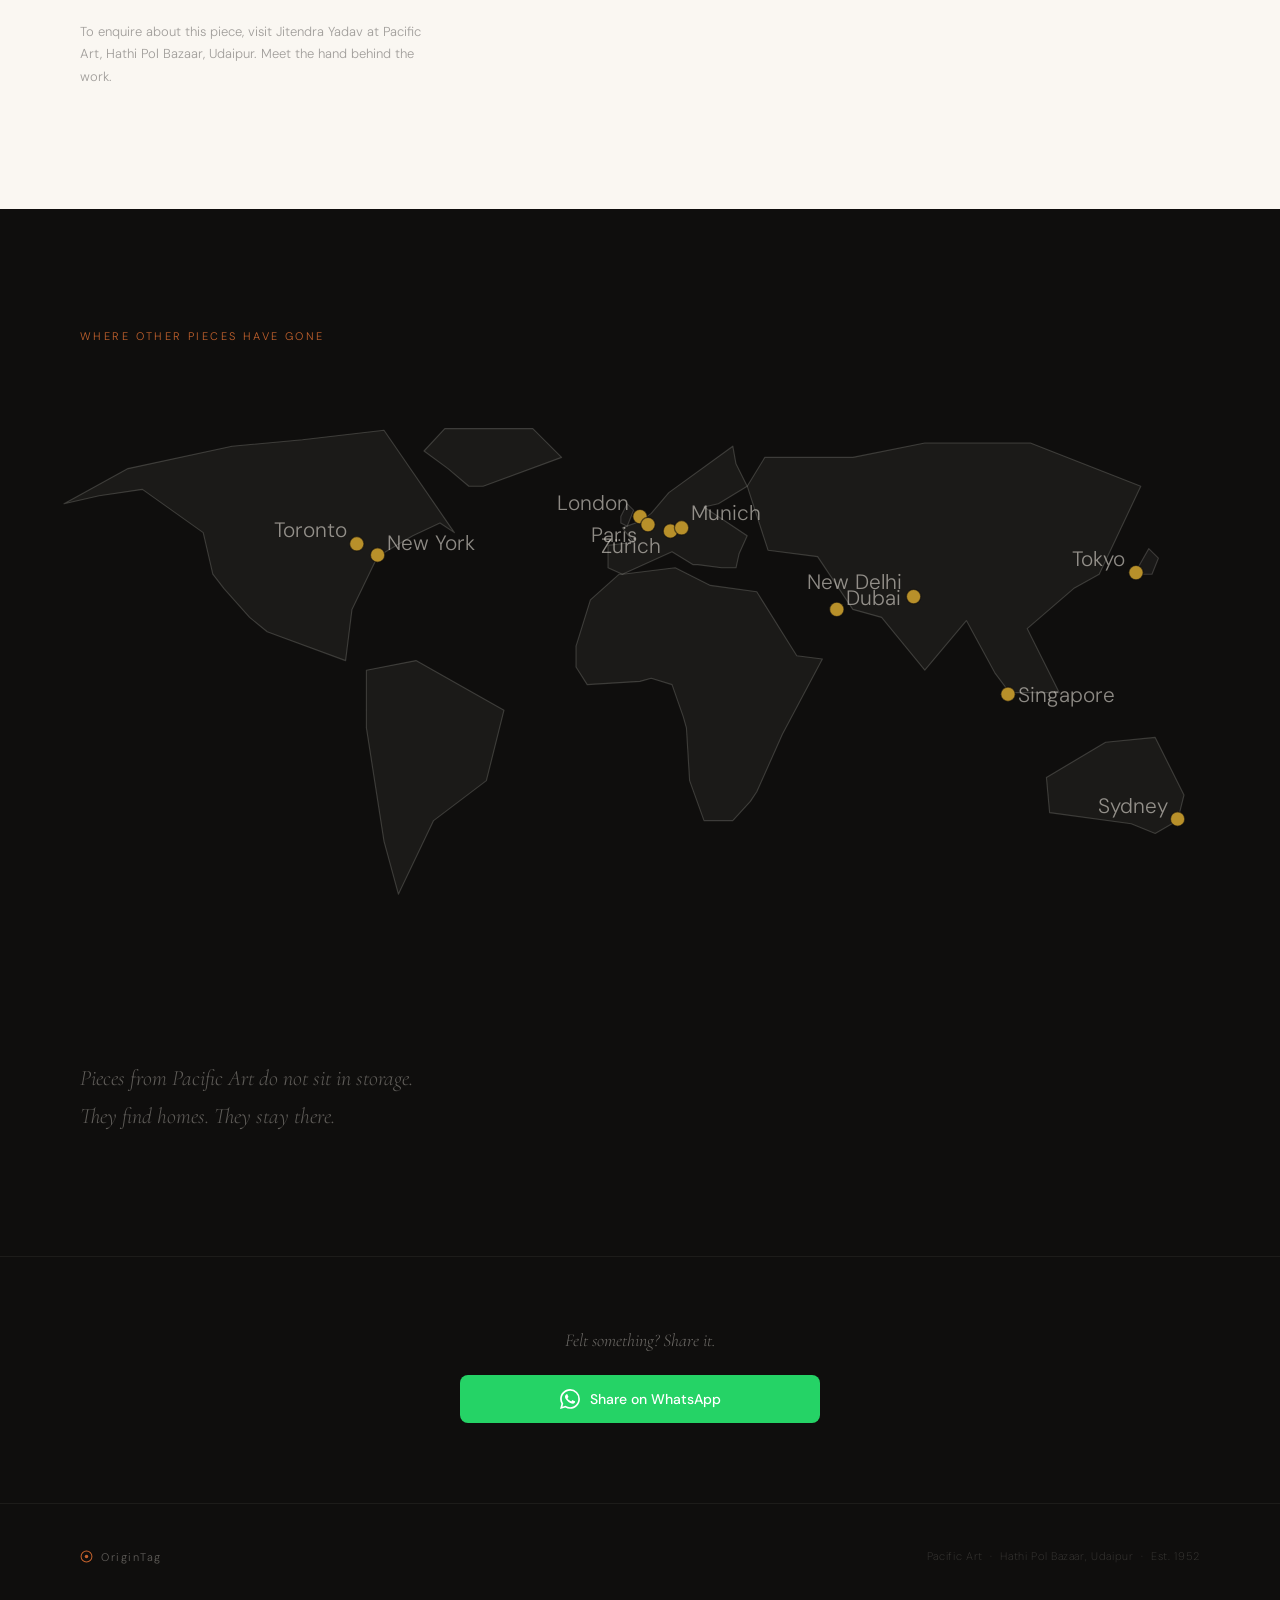
==== commit 98a5305a: "Hero contain fix + making carousel merged to 4 stages Hero: object-position center center — matches " ====
--- a/v2/index.html
+++ b/v2/index.html
@@ -66,7 +66,7 @@
 <section id="making" aria-label="The making — 21 days">
   <p class="section-label r">The making — 21 days</p>
   <div class="carousel" id="making-carousel" role="region" aria-label="Five stages of making — swipe to explore">
-    <div class="carousel-slide stage-slide" role="group" aria-label="Stage 1 of 5">
+    <div class="carousel-slide stage-slide" role="group" aria-label="Stage 1 of 4">
       <div class="slide-img">
         <img src="../images/stage-01-wasli-paper.png" alt="Blank wasli paper — Day 1">
       </div>
@@ -75,7 +75,7 @@
         <p class="stage-line">Blank paper. Prepared until perfect. Invisible in the finished work.</p>
       </div>
     </div>
-    <div class="carousel-slide stage-slide" role="group" aria-label="Stage 2 of 5">
+    <div class="carousel-slide stage-slide" role="group" aria-label="Stage 2 of 4">
       <div class="slide-img">
         <img src="../images/stage-02-ink-outline.png" alt="Ink outline — Day 4">
       </div>
@@ -84,7 +84,7 @@
         <p class="stage-line">The first line. Drawn freehand. No pencil. No guide. No second chance.</p>
       </div>
     </div>
-    <div class="carousel-slide stage-slide" role="group" aria-label="Stage 3 of 5">
+    <div class="carousel-slide stage-slide" role="group" aria-label="Stage 3 of 4">
       <div class="slide-img">
         <img src="../images/stage-03-first-colour.png" alt="First colour — Day 8">
       </div>
@@ -93,28 +93,18 @@
         <p class="stage-line">First colour. Stone ground by hand. The same stones that coloured Mewar for centuries.</p>
       </div>
     </div>
-    <div class="carousel-slide stage-slide" role="group" aria-label="Stage 4 of 5">
-      <div class="slide-img">
-        <img src="../images/stage-04-deep-pigment.png" alt="Deep pigment — Day 13">
+    <div class="carousel-slide stage-slide" role="group" aria-label="Stage 4 of 4">
+      <div class="slide-img">
+        <img src="../images/painting-finished.png" alt="Finished painting — Day 21">
       </div>
       <div class="stage-info">
-        <p class="stage-day-label">Day 13 – 17</p>
-        <p class="stage-line">Layer after layer. The blue alone required fourteen coats.</p>
-      </div>
-    </div>
-    <div class="carousel-slide stage-slide" role="group" aria-label="Stage 5 of 5">
-      <div class="slide-img">
-        <img src="../images/painting-finished.png" alt="Finished painting — Day 21">
-      </div>
-      <div class="stage-info">
-        <p class="stage-day-label">Day 18 – 21</p>
-        <p class="stage-line">Gold. Applied with natural gum. Burnished. Breathed upon. Complete.</p>
+        <p class="stage-day-label">Day 13 – 21</p>
+        <p class="stage-line">Layer after layer. Gold applied with one hair. Burnished. Breathed upon. Complete.</p>
       </div>
     </div>
   </div>
   <div class="carousel-dots" id="making-dots" aria-hidden="true">
     <span class="dot active"></span>
-    <span class="dot"></span>
     <span class="dot"></span>
     <span class="dot"></span>
     <span class="dot"></span>
--- a/v2/css/style.css
+++ b/v2/css/style.css
@@ -171,7 +171,7 @@
   width: 100%;
   height: 100%;
   object-fit: contain;
-  object-position: center top; /* full painting visible, dark space below for title */
+  object-position: center center; /* full painting, no crop — matches V1 approach */
 }
 #hero-overlay {
   position: absolute;
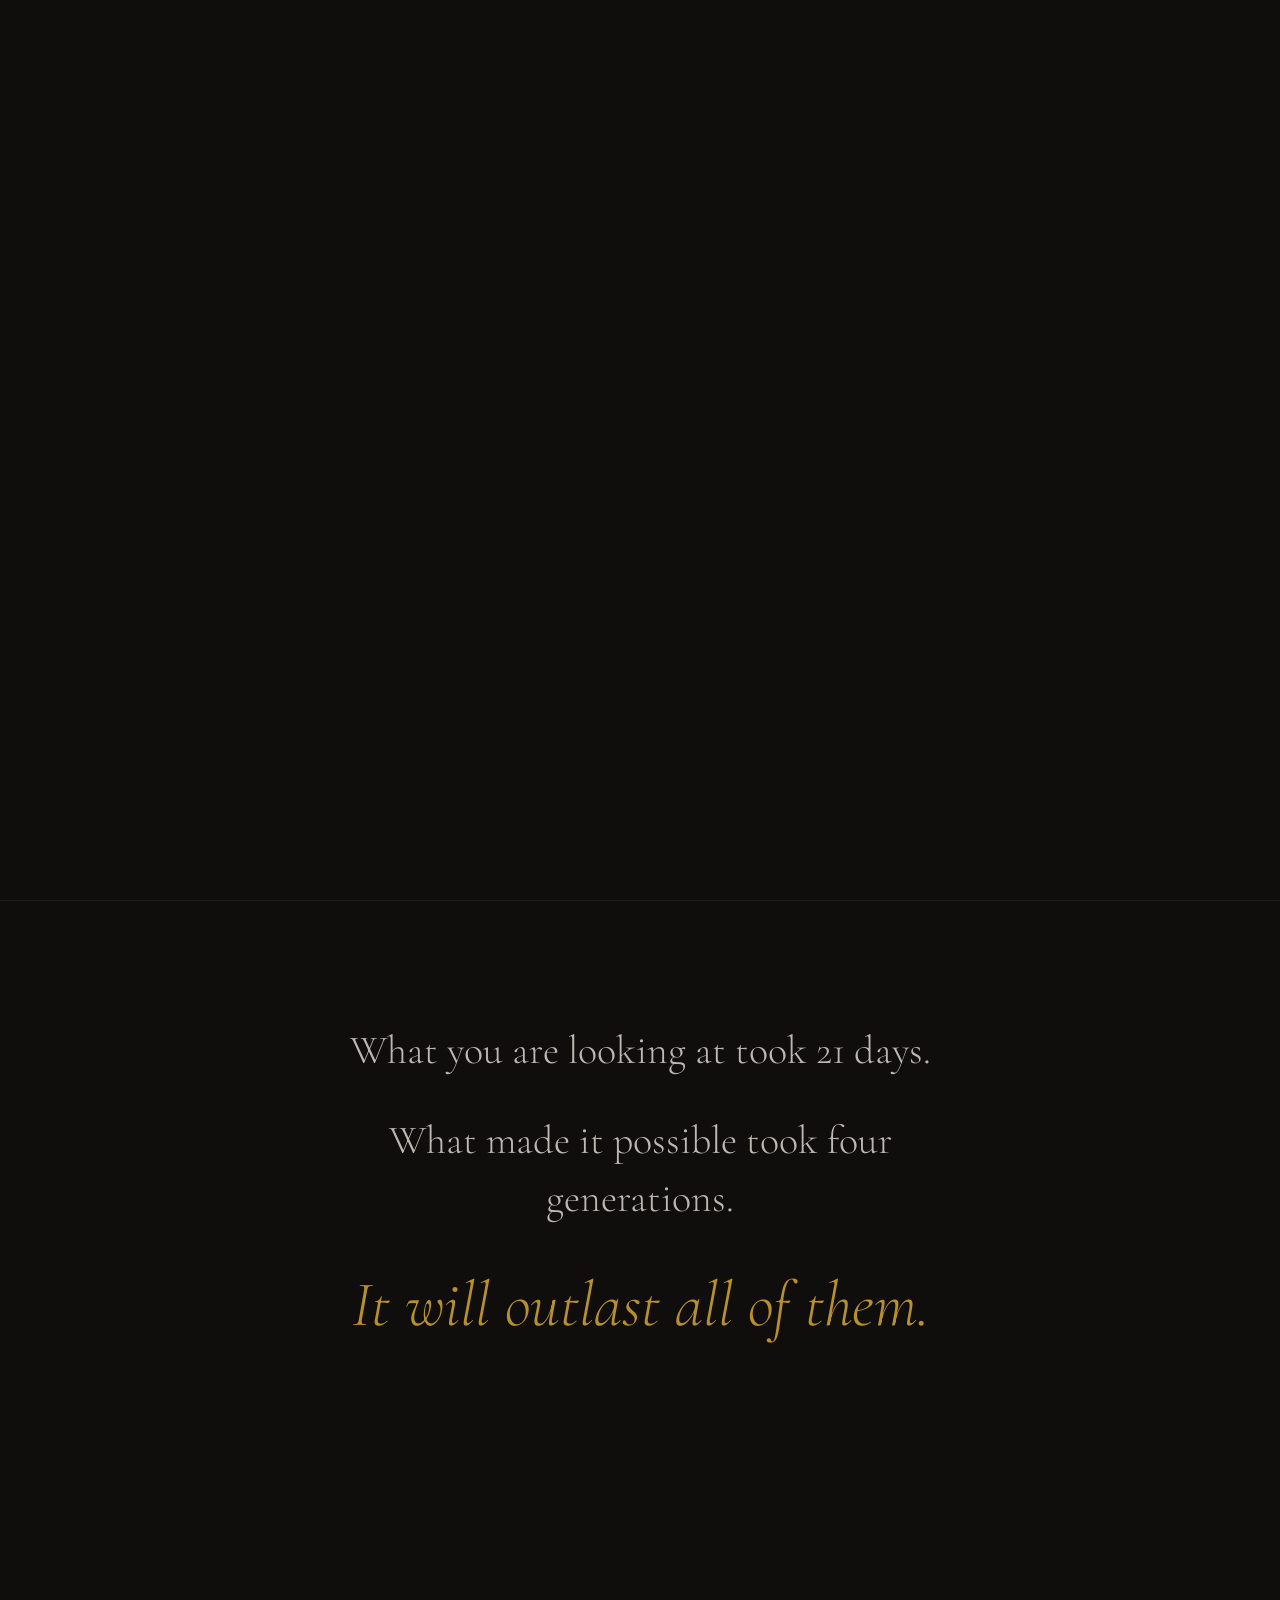
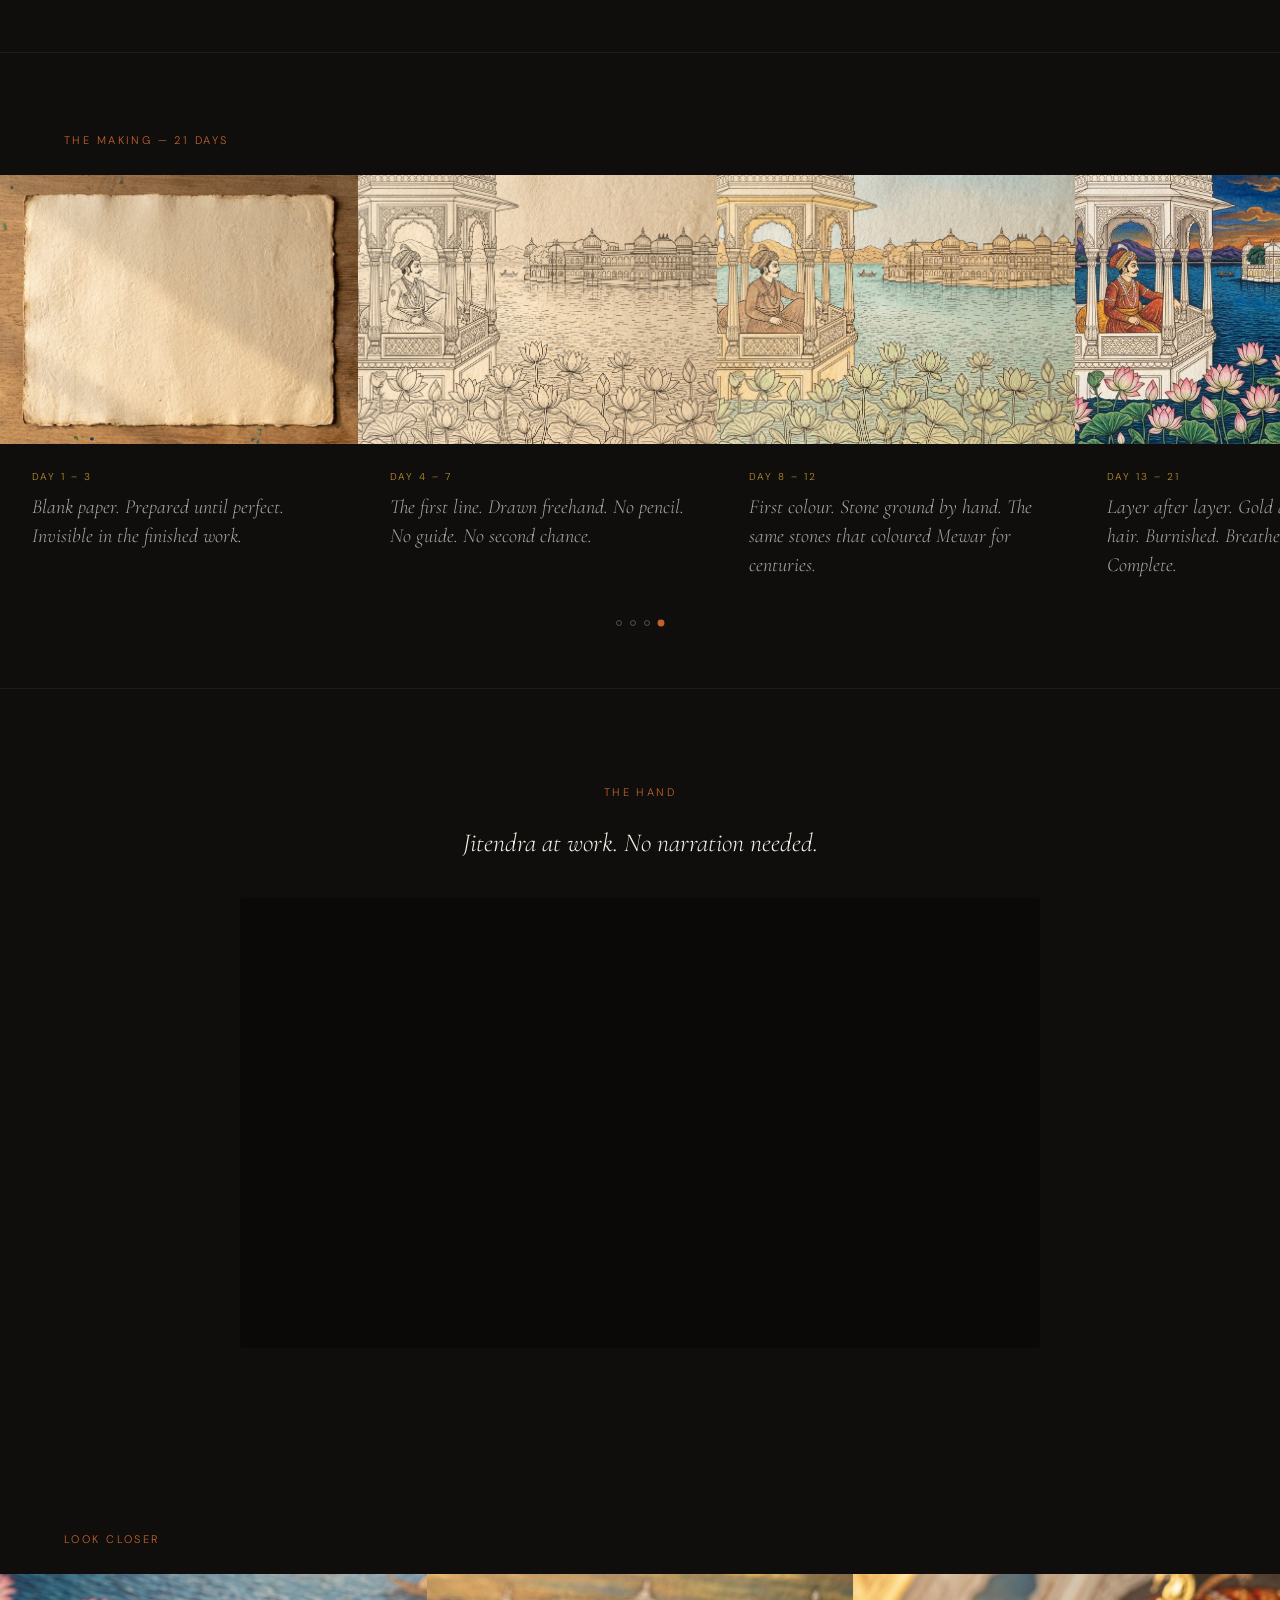
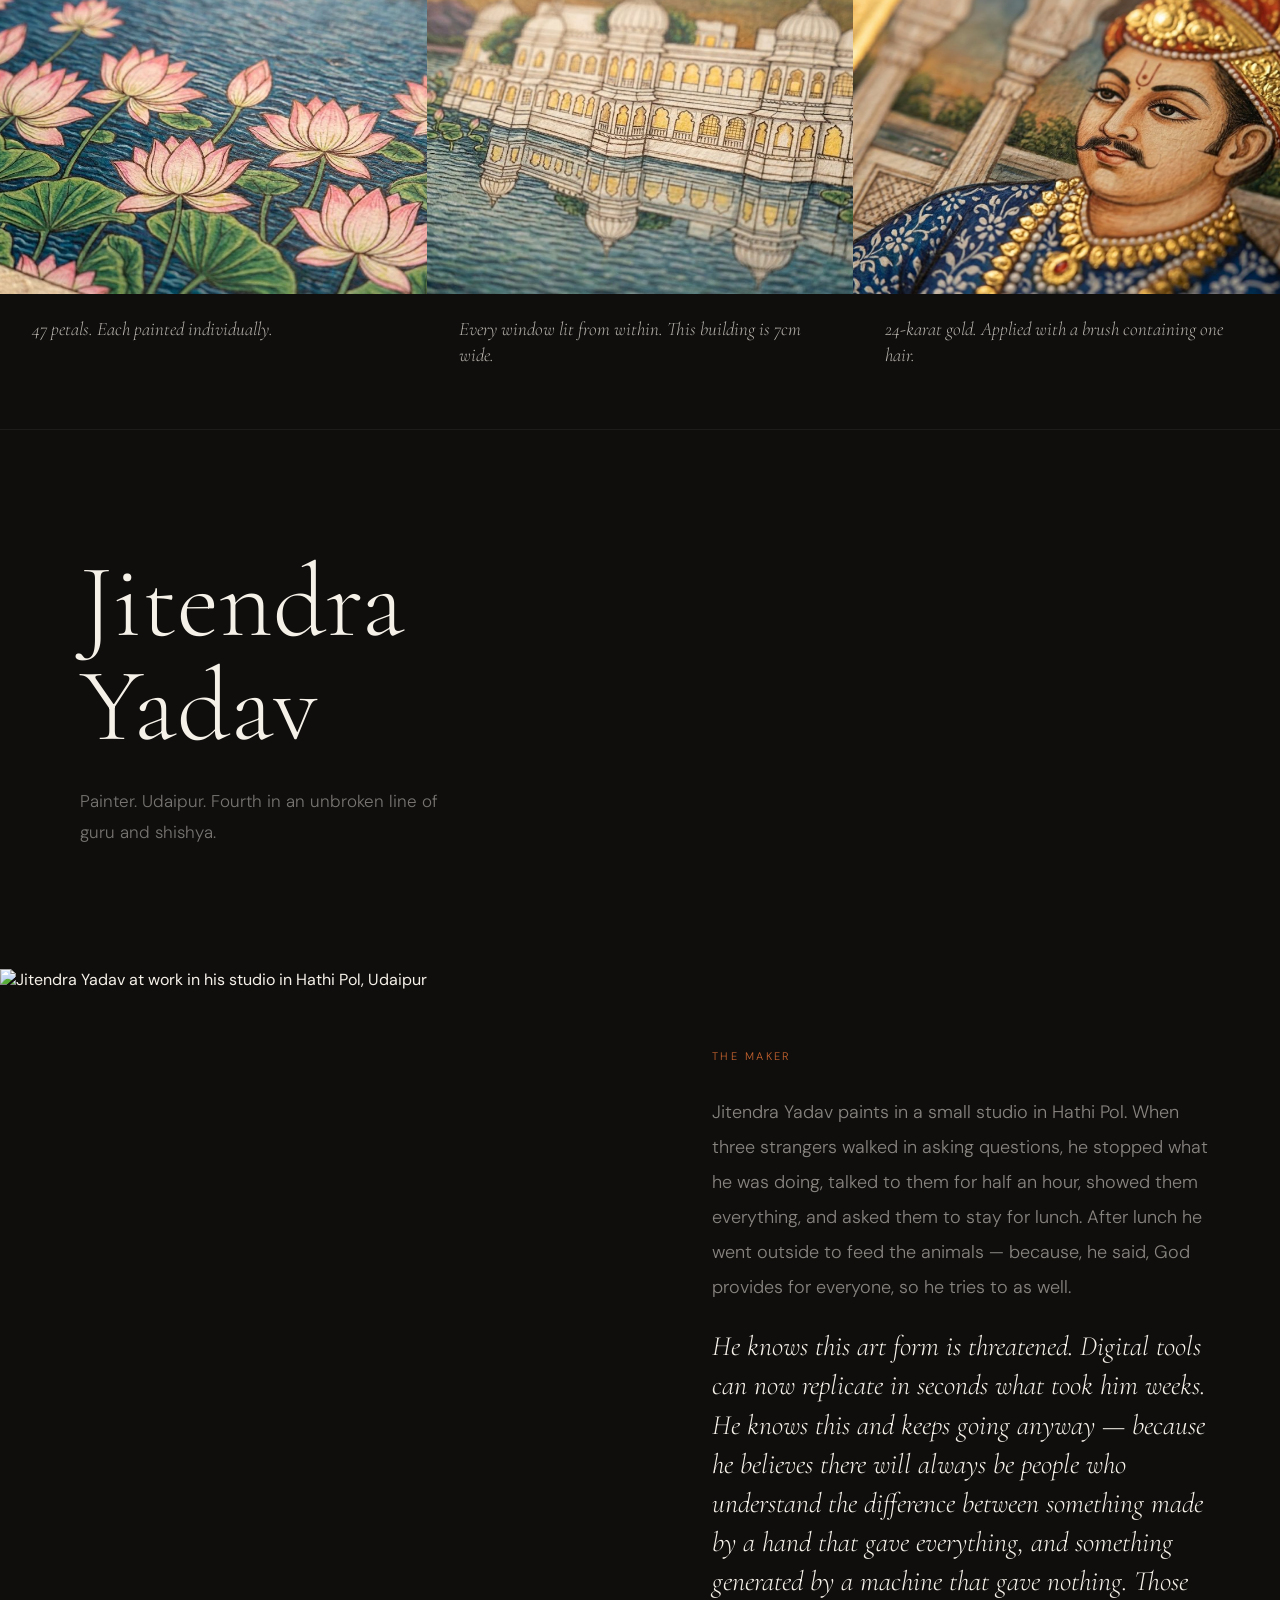
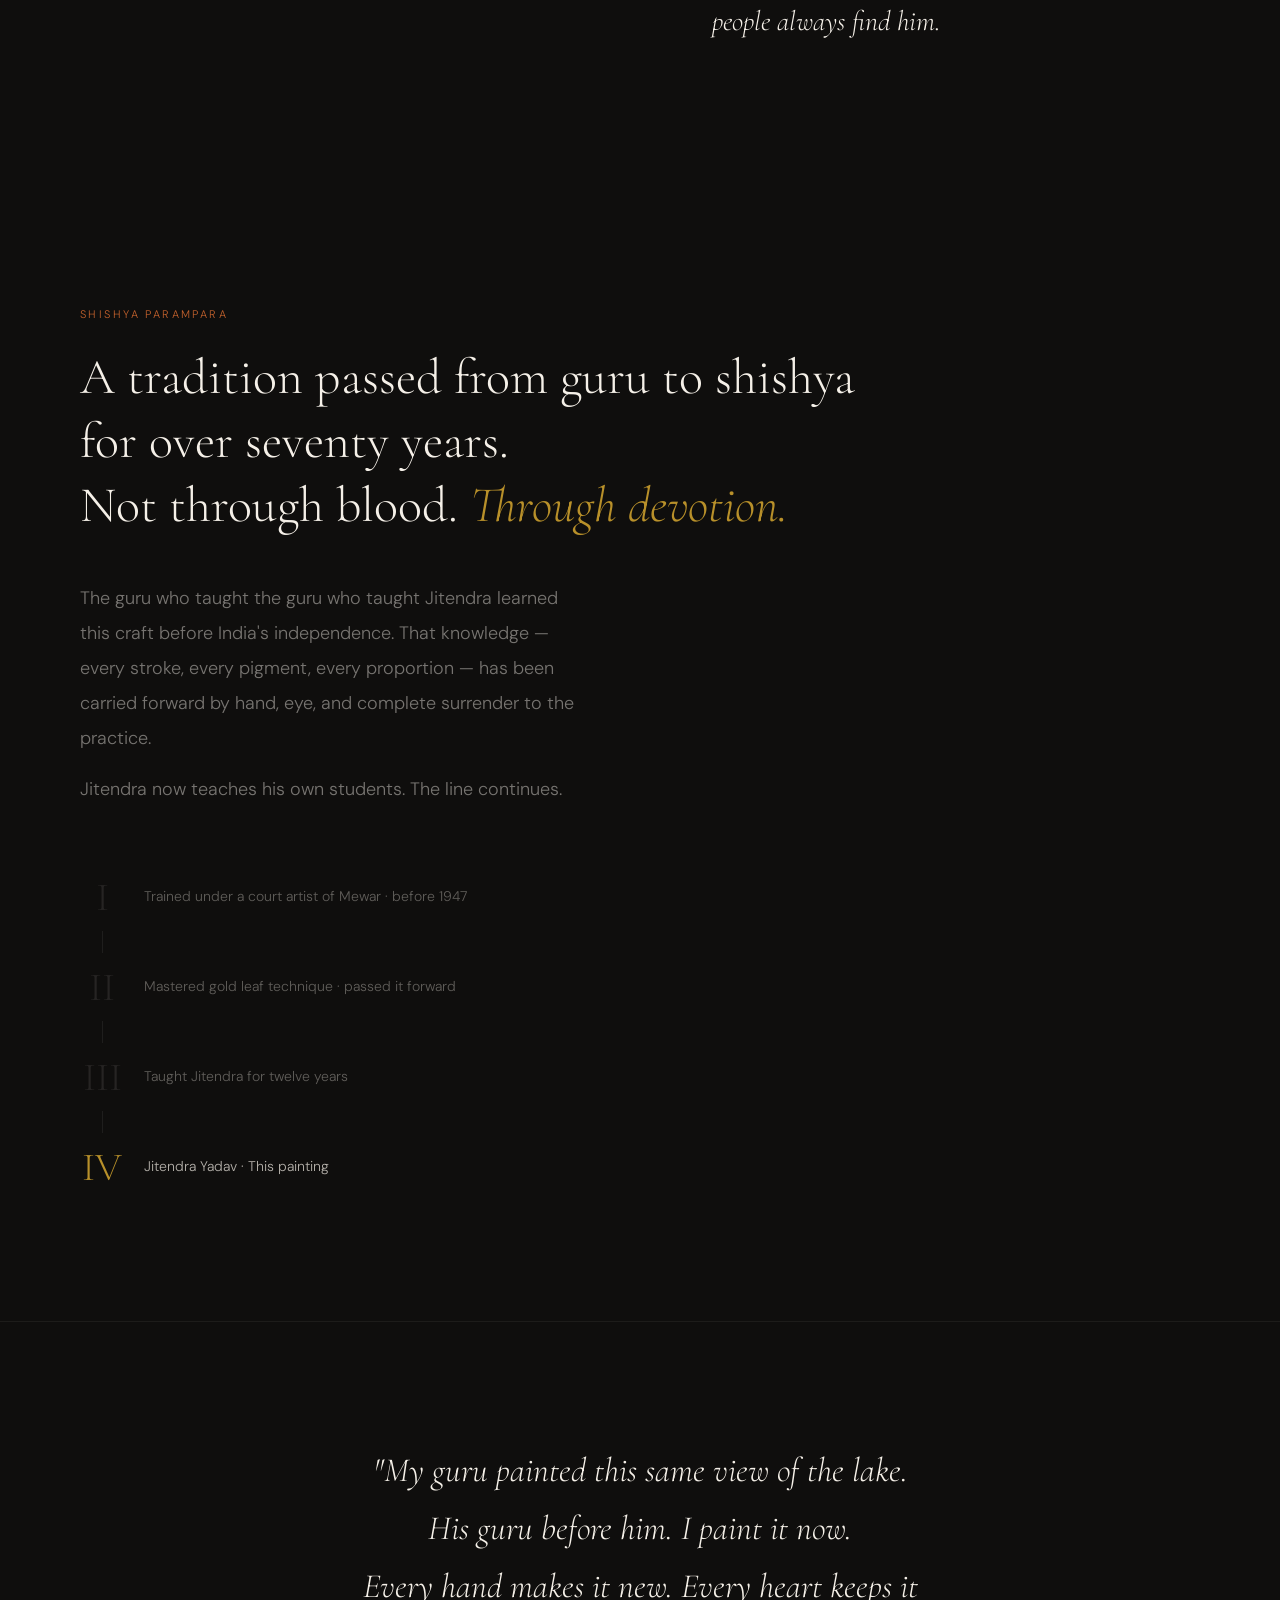
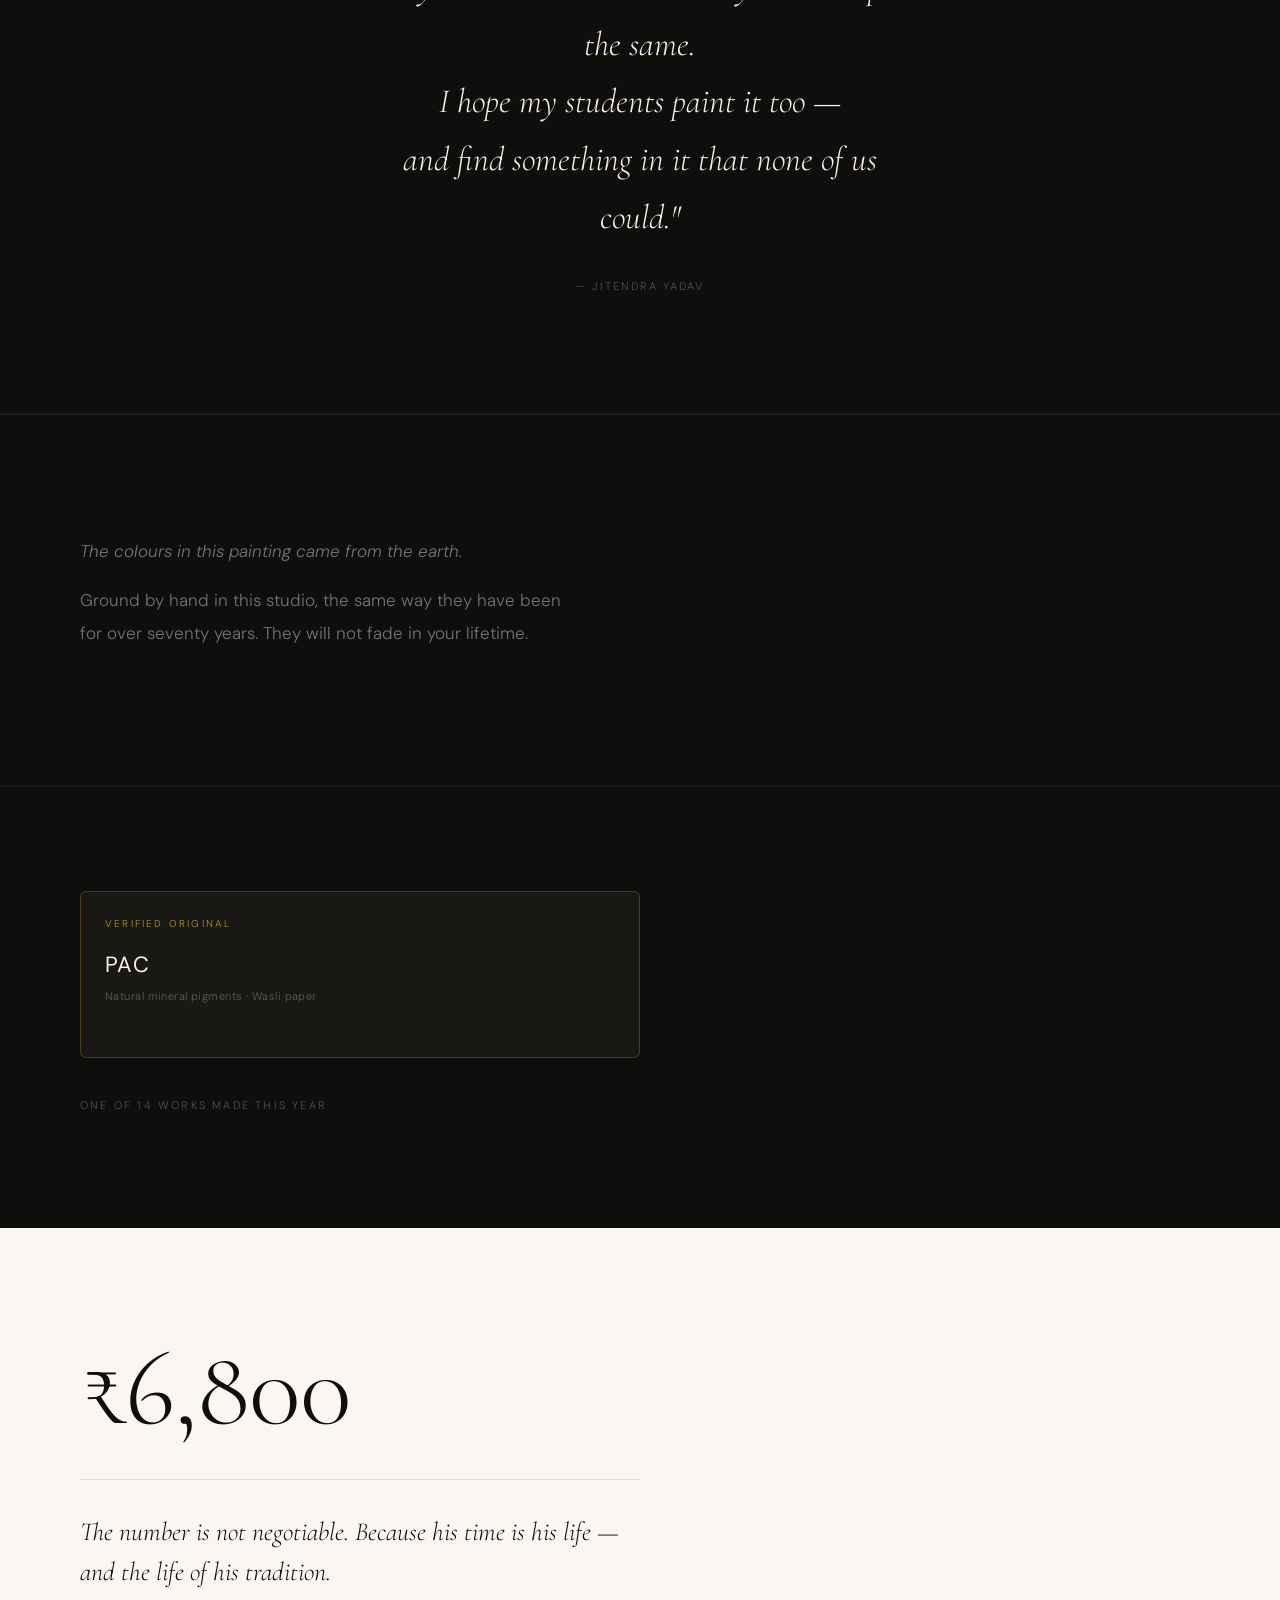
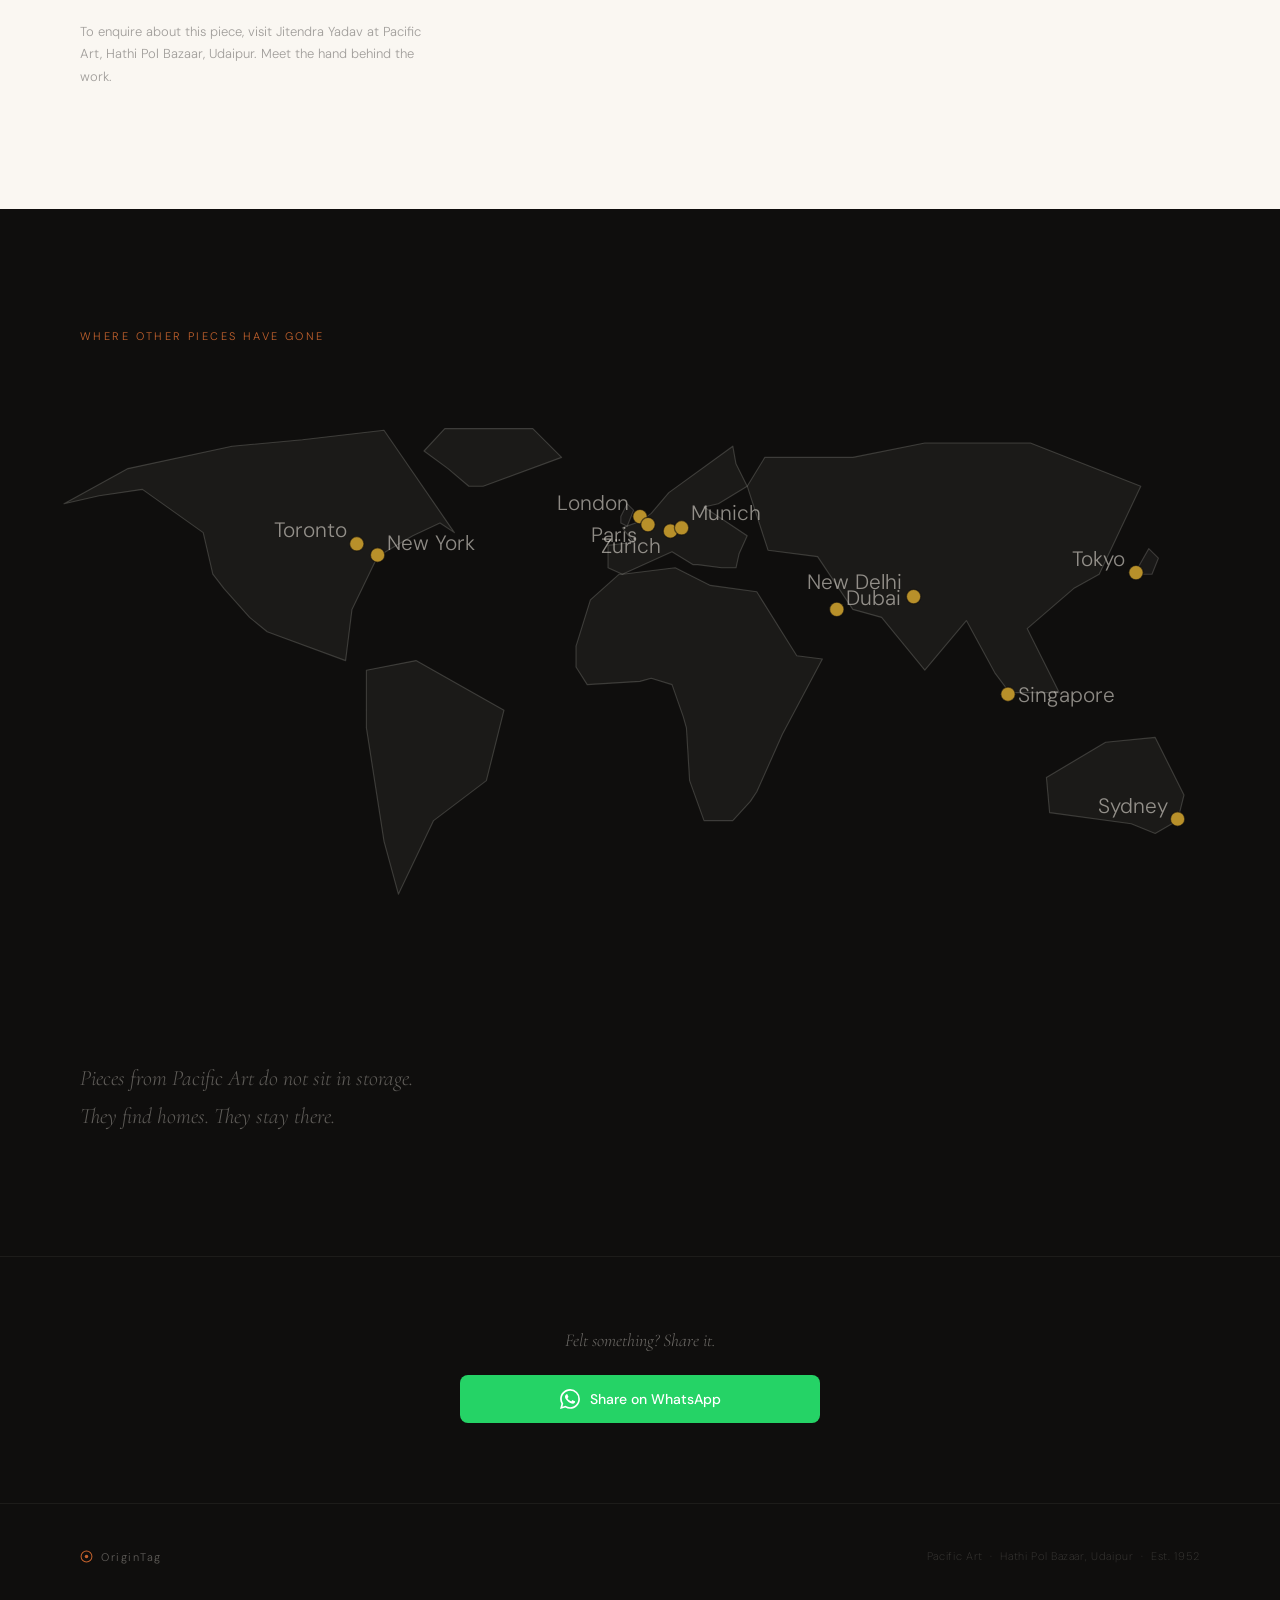
==== commit 79b50779: "Hero: flexbox layout on mobile — full painting visible, title below; fix stage 4 image to stage-04-d" ====
--- a/v2/index.html
+++ b/v2/index.html
@@ -42,7 +42,7 @@
 
 <!-- ─── 1. HERO ──────────────────────────────────────────────── -->
 <section id="hero" aria-label="Udaipur ki Shaam — finished painting">
-  <img id="hero-img" src="../images/painting-finished.png" alt="Udaipur ki Shaam — Rajasthani miniature by Jitendra Yadav">
+  <img id="hero-img" src="../images/stage-04-deep-pigment.png" alt="Udaipur ki Shaam — Rajasthani miniature by Jitendra Yadav">
   <div id="hero-overlay" aria-hidden="true"></div>
   <div id="hero-content">
     <h1 id="hero-title">Udaipur ki Shaam</h1>
@@ -95,7 +95,7 @@
     </div>
     <div class="carousel-slide stage-slide" role="group" aria-label="Stage 4 of 4">
       <div class="slide-img">
-        <img src="../images/painting-finished.png" alt="Finished painting — Day 21">
+        <img src="../images/stage-04-deep-pigment.png" alt="Deep pigment layers — Day 13–21">
       </div>
       <div class="stage-info">
         <p class="stage-day-label">Day 13 – 21</p>
--- a/v2/css/style.css
+++ b/v2/css/style.css
@@ -153,42 +153,35 @@
 }
 
 /* ─────────────────────────────────────────────────────────────
-   HERO — Change 2: full viewport so escalation never bleeds in
+   HERO — flexbox on mobile: painting flows naturally, title below
    ───────────────────────────────────────────────────────────── */
 #hero {
-  position: relative;
+  display: flex;
+  flex-direction: column;
+  align-items: center;
+  justify-content: center;
   width: 100%;
-  height: 100vh;
-  min-height: 500px;
-  background: var(--ink);
-  overflow: hidden;
+  min-height: 100vh;
+  background: var(--ink);
   clip-path: inset(0 0 100% 0);
   transition: clip-path 1.7s var(--ease);
+  padding: 0 0 48px;
 }
 #hero.open { clip-path: inset(0%); }
 
 #hero-img {
-  width: 100%;
-  height: 100%;
+  width: 88%;
+  height: auto;
   object-fit: contain;
-  object-position: center center; /* full painting, no crop — matches V1 approach */
+  flex-shrink: 0;
 }
 #hero-overlay {
-  position: absolute;
-  inset: 0;
-  background: linear-gradient(
-    to top,
-    rgba(15,14,13,0.80) 0%,
-    rgba(15,14,13,0.18) 42%,
-    transparent 66%
-  );
-  pointer-events: none;
+  display: none; /* not needed on mobile — no text overlaid on painting */
 }
 #hero-content {
-  position: absolute;
-  bottom: 56px;
-  left: 24px;
-  right: 24px;
+  position: relative;
+  width: 88%;
+  padding-top: 28px;
   opacity: 0;
   transition: opacity 1.2s ease;
 }
@@ -947,8 +940,8 @@
    BREAKPOINT — TABLET (min-width: 640px)
    ═════════════════════════════════════════════════════════════ */
 @media (min-width: 640px) {
-  #hero { height: 78vh; }
-  #hero-content { bottom: 60px; left: 32px; right: 32px; }
+  #hero-img { width: 72%; }
+  #hero-content { width: 72%; }
 
   .carousel-slide { flex: 0 0 85%; }
 
@@ -983,15 +976,45 @@
    BREAKPOINT — DESKTOP (min-width: 1024px)
    ═════════════════════════════════════════════════════════════ */
 @media (min-width: 1024px) {
-  /* Hero — full viewport, Ken Burns, cover */
-  #hero { height: 100vh; }
+  /* Hero — full viewport, Ken Burns, cover, text overlaid */
+  #hero {
+    display: block;
+    position: relative;
+    height: 100vh;
+    min-height: 0;
+    padding: 0;
+    overflow: hidden;
+  }
   #hero-img {
+    position: absolute;
+    inset: 0;
+    width: 100%;
+    height: 100%;
     object-fit: cover;
     object-position: center 25%;
     animation: kb 24s ease-in-out infinite alternate;
     will-change: transform;
   }
-  #hero-content { bottom: 64px; left: 64px; right: 64px; }
+  #hero-overlay {
+    display: block;
+    position: absolute;
+    inset: 0;
+    background: linear-gradient(
+      to top,
+      rgba(15,14,13,0.80) 0%,
+      rgba(15,14,13,0.18) 42%,
+      transparent 66%
+    );
+    pointer-events: none;
+  }
+  #hero-content {
+    position: absolute;
+    bottom: 64px;
+    left: 64px;
+    right: 64px;
+    width: auto;
+    padding-top: 0;
+  }
   #hero-title { font-size: clamp(56px, 5.5vw, 80px); }
   #hero-sub { font-size: 15px; }
   #scroll-cue { bottom: 40px; right: 48px; }
